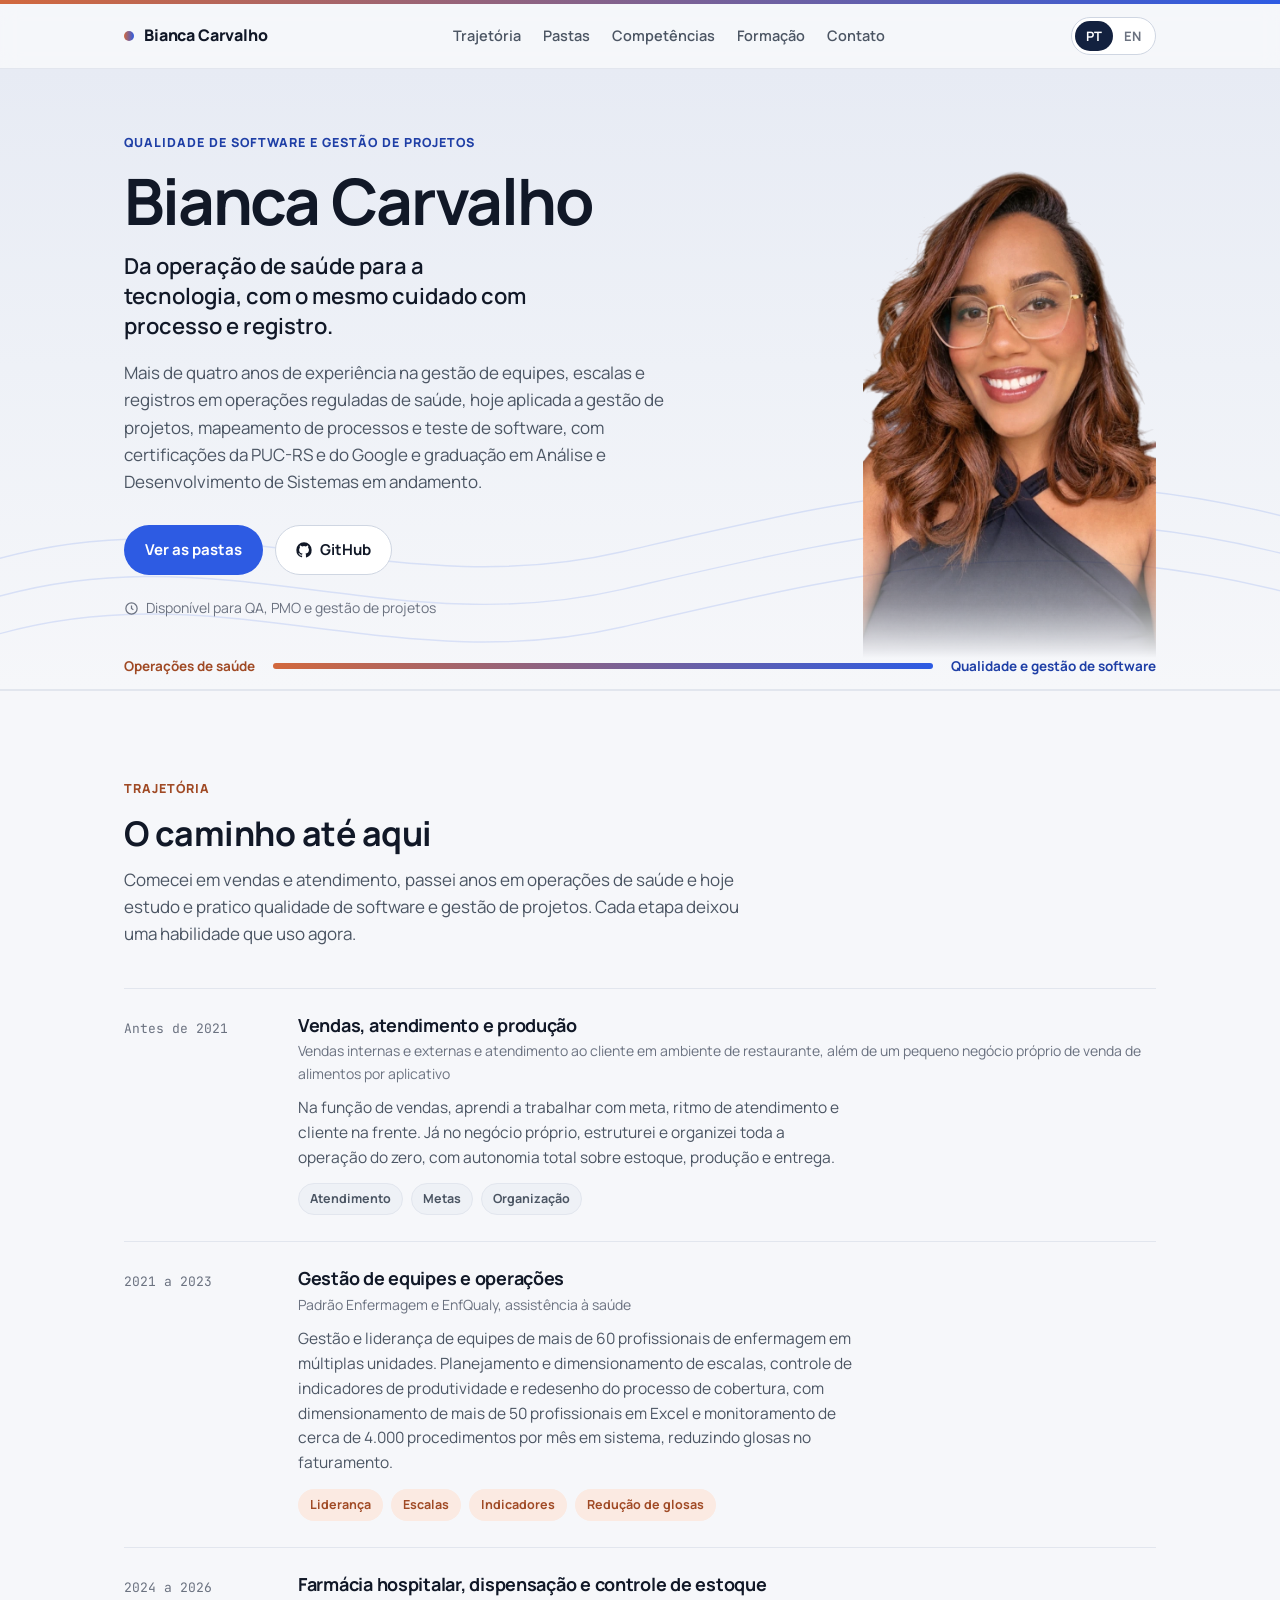
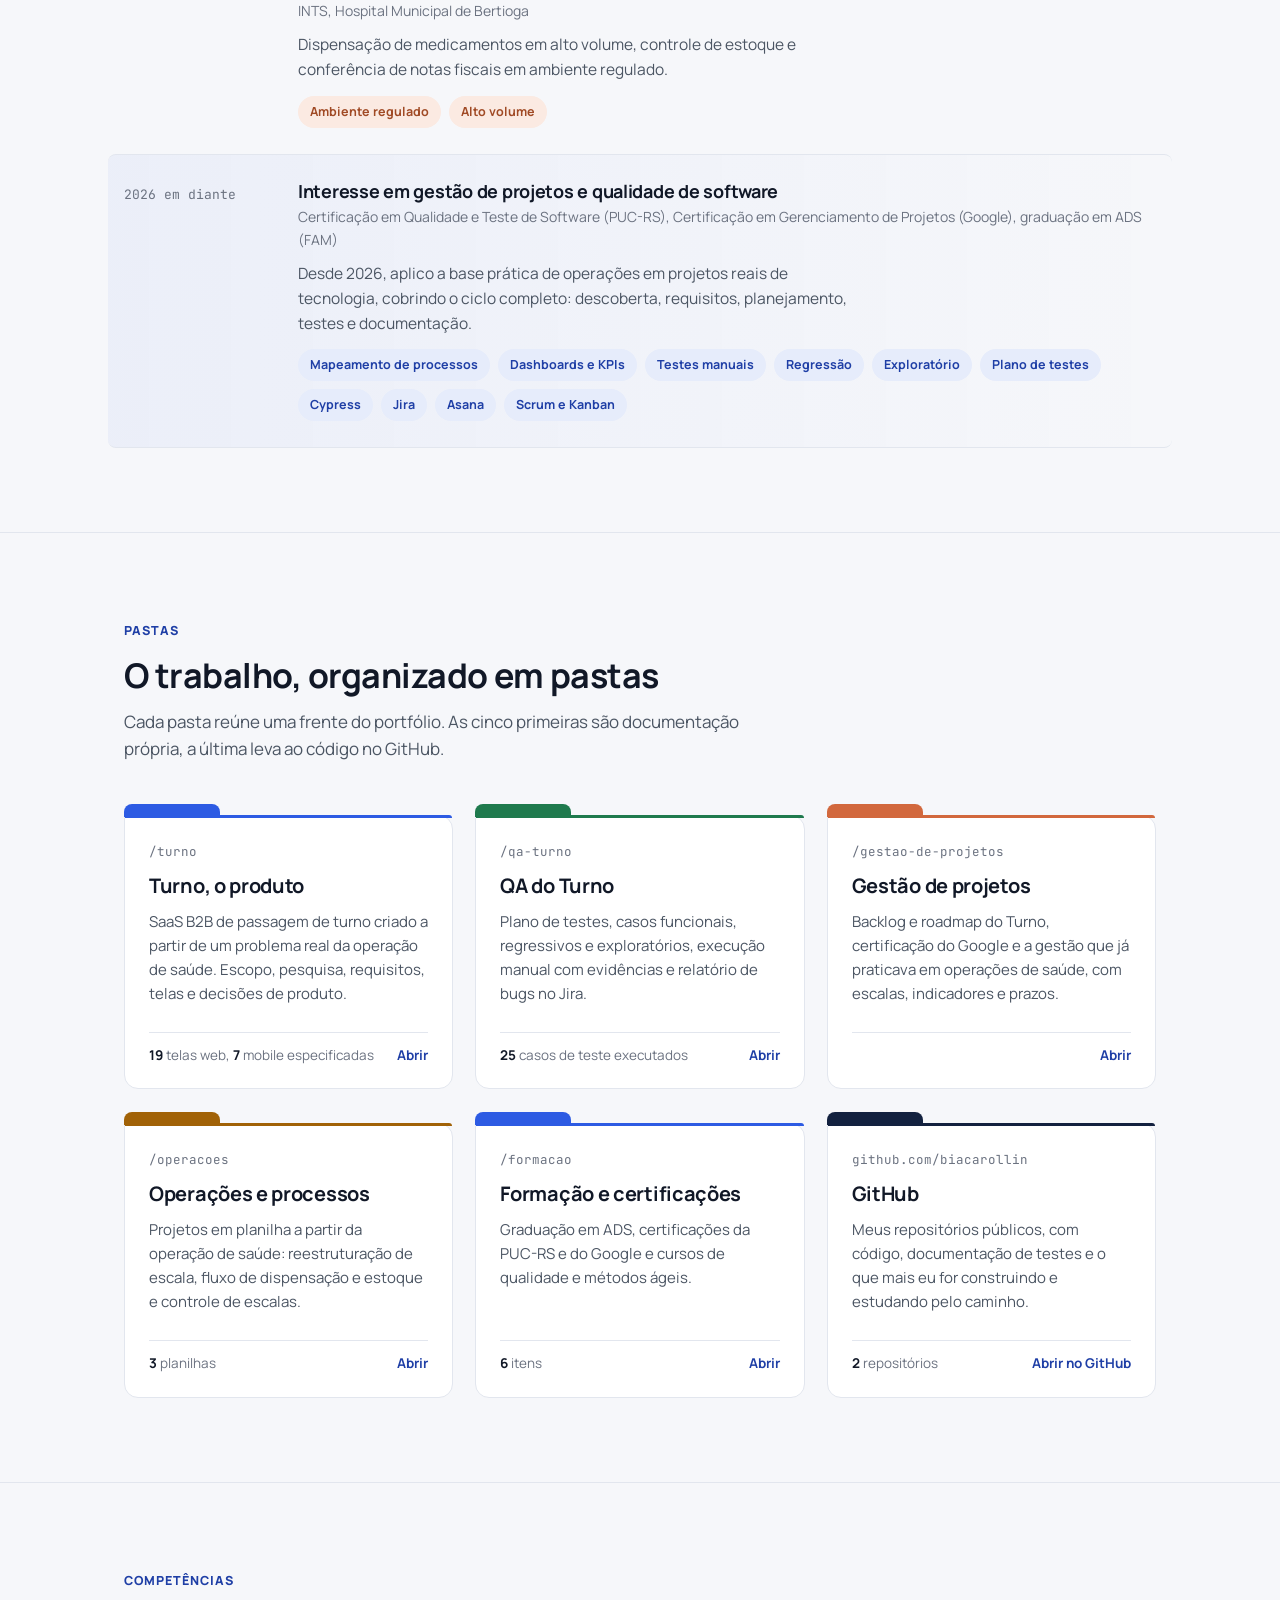
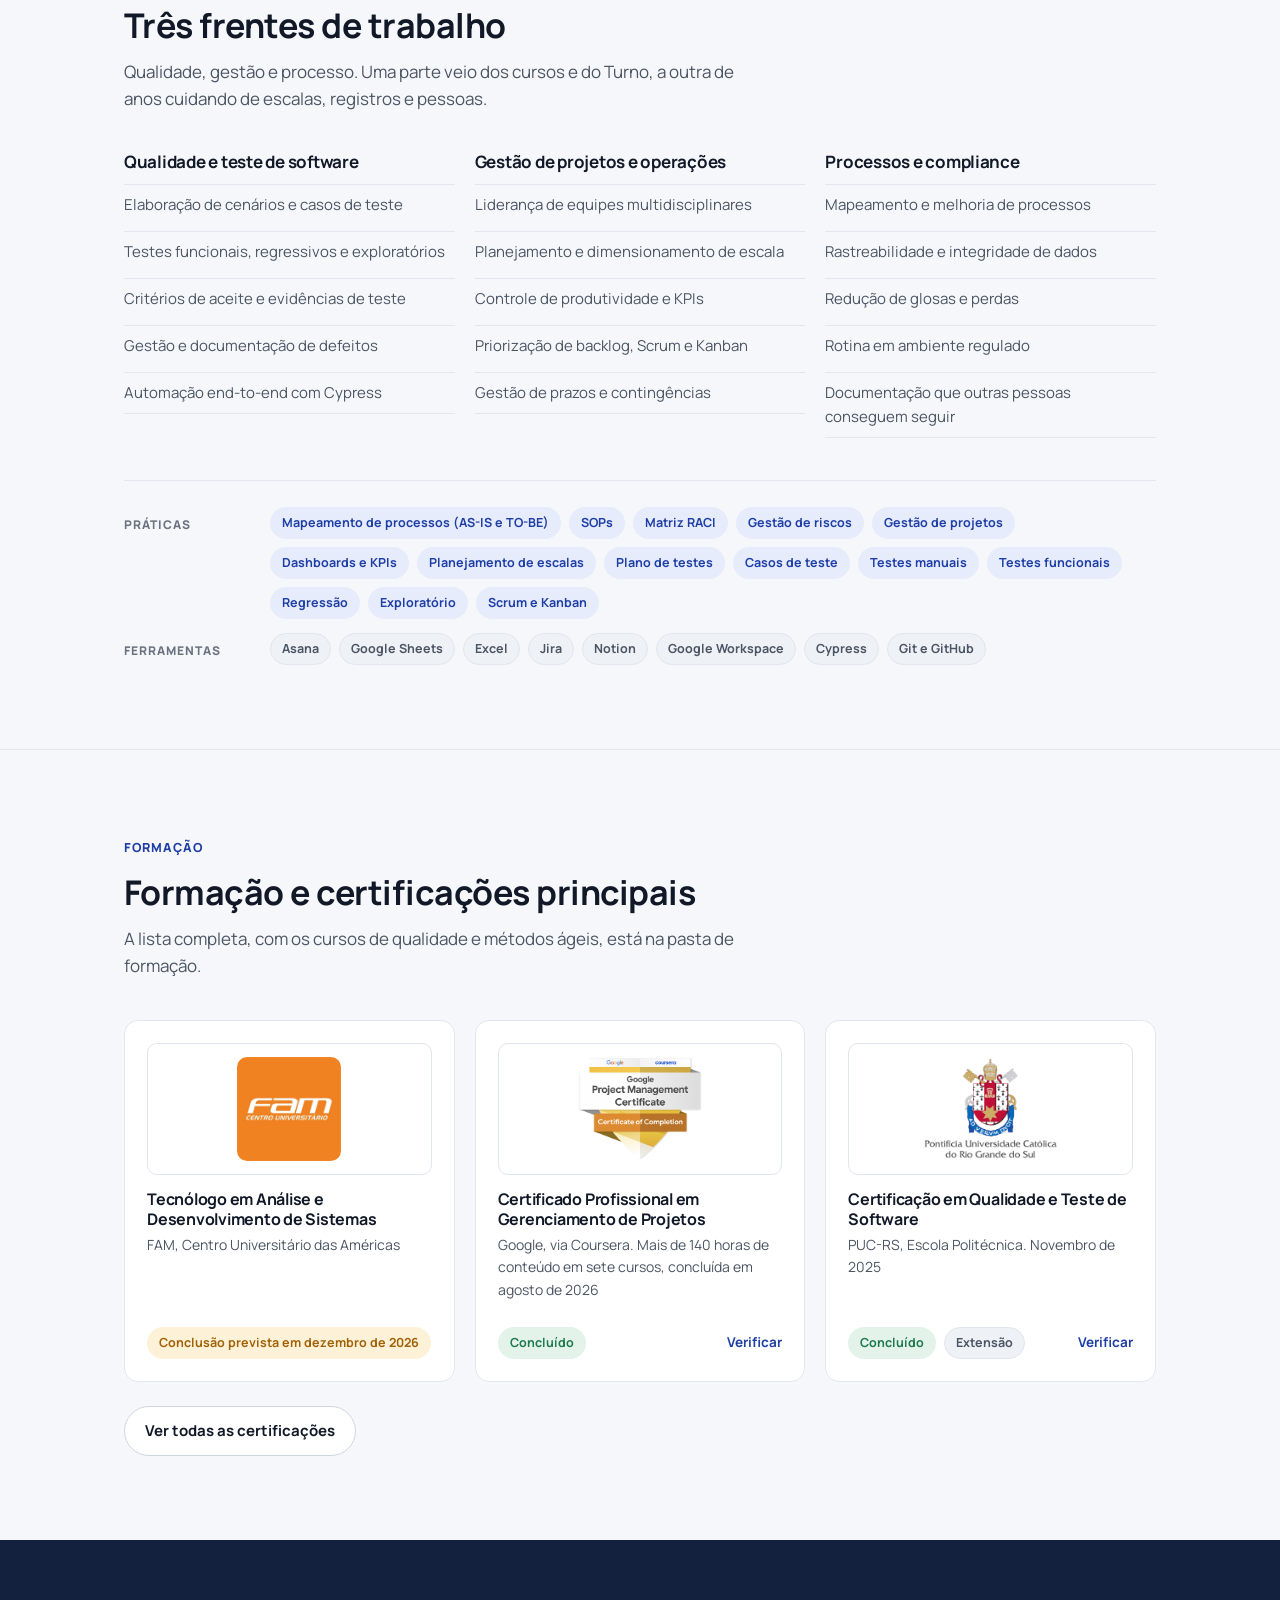
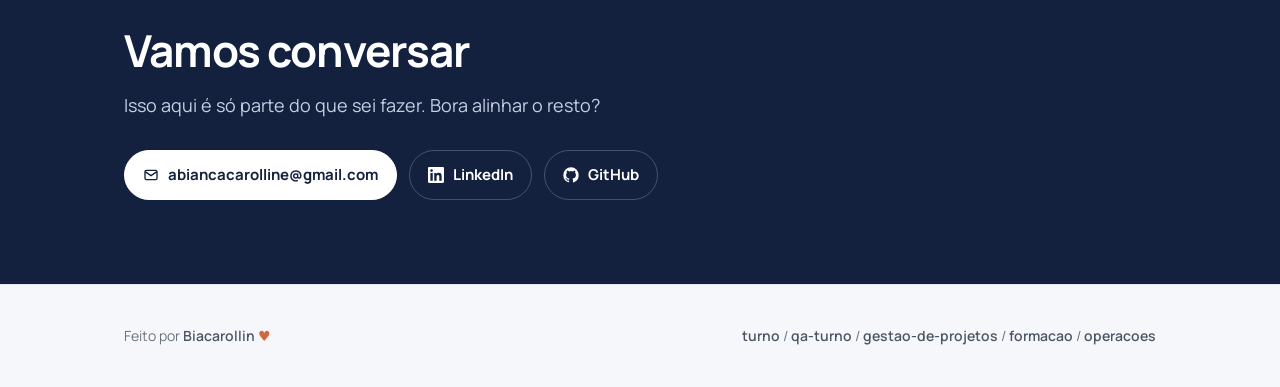
==== index.html @ 9a590309 "Hero mais compacto e novo titulo do card de transicao na trajetoria Co-Authored-By: Claude Opus 5 <n" ====
<!DOCTYPE html>
<html lang="pt-BR">
<head>
<meta charset="utf-8">
<meta name="viewport" content="width=device-width, initial-scale=1">
<title>Bianca Carvalho | QA e Gestão de Projetos</title>
<meta name="description" content="Portfólio de Bianca Carvalho. Qualidade de software e gestão de projetos com base em quatro anos de operações de saúde.">
<link rel="preconnect" href="https://fonts.googleapis.com">
<link rel="preconnect" href="https://fonts.gstatic.com" crossorigin>
<link href="https://fonts.googleapis.com/css2?family=Manrope:wght@400;500;600;700;800&family=JetBrains+Mono:wght@400;700&display=swap" rel="stylesheet">
<link rel="stylesheet" href="assets/css/style.css">
<style>
  .hero-band {
    position: relative;
    background: linear-gradient(180deg, #e7ebf4 0%, #eef1f7 48%, #f6f7fa 100%);
    border-bottom: 1px solid var(--line);
    overflow: hidden;
  }
  .hero-band::before {
    content: ""; position: absolute; inset: 0; pointer-events: none;
    background-image: url("data:image/svg+xml,%3Csvg xmlns='http://www.w3.org/2000/svg' viewBox='0 0 1440 560' preserveAspectRatio='none'%3E%3Cg fill='none' stroke='%232d5be3' stroke-opacity='0.14' stroke-width='1.3'%3E%3Cpath d='M-40 452 C 230 376 430 486 700 436 S 1180 342 1490 414'/%3E%3Cpath d='M-40 486 C 230 410 430 520 700 470 S 1180 376 1490 448'/%3E%3Cpath d='M-40 520 C 230 444 430 554 700 504 S 1180 410 1490 482'/%3E%3C/g%3E%3C/svg%3E");
    background-repeat: no-repeat; background-position: center bottom; background-size: 100% 100%;
  }
  .hero { position: relative; z-index: 1; padding-block: 60px 26px; display: grid; grid-template-columns: 1.4fr 0.6fr; gap: 56px; align-items: center; }
  .hero h1 { font-size: clamp(40px, 6vw, 64px); letter-spacing: -0.03em; line-height: 1.05; }
  .hero .sub { margin-top: 18px; font-size: clamp(18px, 2.2vw, 22px); font-weight: 600; color: var(--ink); max-width: 30ch; line-height: 1.35; }
  .hero .desc { margin-top: 18px; font-size: 17px; color: var(--ink-2); max-width: 56ch; }
  .hero-ctas { margin-top: 30px; display: flex; flex-wrap: wrap; gap: 12px; }
  .hero-meta { margin-top: 22px; display: flex; flex-wrap: wrap; gap: 10px 22px; font-size: 14px; color: var(--ink-3); }
  .hero-meta span { display: inline-flex; align-items: center; gap: 7px; }
  .hero-meta svg { width: 15px; height: 15px; }

  .portrait { position: relative; justify-self: end; align-self: end; width: 100%; max-width: 400px; margin-bottom: -38px; }
  .portrait img {
    position: relative; z-index: 1; width: 100%; height: auto; display: block;
    -webkit-mask-image: linear-gradient(180deg, rgb(0,0,0) 72%, rgba(0,0,0,0.5) 89%, rgba(0,0,0,0) 100%);
    mask-image: linear-gradient(180deg, rgb(0,0,0) 72%, rgba(0,0,0,0.5) 89%, rgba(0,0,0,0) 100%);
  }

  .transition { position: relative; z-index: 1; padding-block: 10px 12px; }
  .transition-in { display: grid; grid-template-columns: auto 1fr auto; align-items: center; gap: 18px; font-size: 13.5px; font-weight: 700; }
  .transition-in .from { color: var(--warm-ink); }
  .transition-in .to { color: var(--blue-ink); text-align: right; }
  .transition-in .line { height: 6px; border-radius: 999px; background: var(--grad); }

  .timeline { position: relative; display: grid; gap: 0; }
  .tl { display: grid; grid-template-columns: 150px 1fr; gap: 24px; padding: 26px 0; border-top: 1px solid var(--line); }
  .tl:last-child { border-bottom: 1px solid var(--line); }
  .tl .when { font-family: var(--mono); font-size: 13px; color: var(--ink-3); padding-top: 4px; }
  .tl h3 { font-size: 18px; }
  .tl .where { margin-top: 4px; font-size: 14px; color: var(--ink-3); }
  .tl p { margin-top: 10px; color: var(--ink-2); font-size: 15.5px; max-width: 62ch; }
  .tl .tags { margin-top: 12px; }
  .tl.now { background: linear-gradient(90deg, rgba(45,91,227,0.05), transparent); margin: 0 -16px; padding-left: 16px; padding-right: 16px; border-radius: var(--radius-sm); }

  .skills h3 { font-size: 17px; margin-bottom: 12px; }
  .skills ul { list-style: none; padding: 0; }
  .skills li { padding: 8px 0; border-top: 1px solid var(--line); font-size: 15px; color: var(--ink-2); }
  .skills li:last-child { border-bottom: 1px solid var(--line); }
  .tools-wrap { margin-top: 36px; display: grid; gap: 14px; padding-top: 26px; border-top: 1px solid var(--line); }
  .tools-row { display: grid; grid-template-columns: 130px 1fr; align-items: start; gap: 16px; }
  .tools-label { font-size: 12px; font-weight: 800; letter-spacing: 0.08em; text-transform: uppercase; color: var(--ink-3); padding-top: 8px; }
  .tools { display: flex; flex-wrap: wrap; gap: 8px; }

  .edu-more { margin-top: 24px; }

  .contact { padding: 84px 0; background: var(--navy); color: #fff; border-top: none; }
  .contact h2 { font-size: clamp(30px, 4vw, 44px); letter-spacing: -0.025em; }
  .contact p { margin-top: 14px; color: #c5cfe3; max-width: 52ch; font-size: 18px; }
  .contact p.small { font-size: 15px; color: #9db4f0; margin-top: 8px; }
  .contact-links { margin-top: 30px; display: flex; flex-wrap: wrap; gap: 12px; }
  .contact-links a { display: inline-flex; align-items: center; gap: 9px; padding: 12px 18px; border-radius: 999px; border: 1px solid rgba(255,255,255,0.22); color: #fff; font-weight: 700; font-size: 15px; }
  .contact-links a:hover { background: rgba(255,255,255,0.08); text-decoration: none; }
  .contact-links a.main { background: #fff; color: var(--navy); border-color: #fff; }
  .contact-links a.main:hover { background: #e9edf7; }
  .contact-links svg { width: 16px; height: 16px; }

  @media (max-width: 900px) {
    .hero { grid-template-columns: 1fr; gap: 36px; }
    .portrait { justify-self: center; max-width: 250px; margin-bottom: 0; }
  }
  @media (max-width: 720px) {
    .hero { padding-block: 44px 20px; }
    .tl { grid-template-columns: 1fr; gap: 6px; }
    .tools-row { grid-template-columns: 1fr; gap: 8px; }
    .tools-label { padding-top: 0; }
    .tl.now { margin: 0; padding-left: 12px; padding-right: 12px; }
    .transition-in { grid-template-columns: 1fr; gap: 8px; }
    .transition-in .to { text-align: left; }
  }
</style>
</head>
<body>
<a class="skip" href="#conteudo" data-i18n="skip">Ir para o conteúdo</a>
<div class="topline"></div>

<header class="nav" id="nav">
  <div class="wrap nav-in">
    <a class="brand" href="#"><span class="brand-dot"></span>Bianca Carvalho</a>
    <nav class="nav-links" aria-label="Seções">
      <a href="#trajetoria" data-i18n="nav1">Trajetória</a>
      <a href="#pastas" data-i18n="nav2">Pastas</a>
      <a href="#competencias" data-i18n="nav3">Competências</a>
      <a href="#formacao" data-i18n="nav4">Formação</a>
      <a href="#contato" data-i18n="nav5">Contato</a>
    </nav>
    <div class="nav-right">
      <div class="lang" role="group" aria-label="Idioma">
        <button type="button" data-lang="pt" class="active" onclick="setLang('pt')">PT</button>
        <button type="button" data-lang="en" onclick="setLang('en')">EN</button>
      </div>
      <button class="nav-toggle" type="button" aria-label="Abrir menu" aria-expanded="false" onclick="toggleNav()">
        <svg viewBox="0 0 24 24" fill="none" stroke="currentColor" stroke-width="2" stroke-linecap="round"><path d="M4 7h16M4 12h16M4 17h16"/></svg>
      </button>
    </div>
  </div>
</header>

<main id="conteudo">

  <div class="hero-band">
  <section class="wrap hero">
    <div>
      <span class="eyebrow" data-i18n="hero.eyebrow">Qualidade de software e gestão de projetos</span>
      <h1>Bianca Carvalho</h1>
      <p class="sub" data-i18n="hero.sub">Da operação de saúde para a tecnologia, com o mesmo cuidado com processo e registro.</p>
      <p class="desc" data-i18n="hero.desc">Mais de quatro anos de experiência na gestão de equipes, escalas e registros em operações reguladas de saúde, hoje aplicada a gestão de projetos, mapeamento de processos e teste de software, com certificações da PUC-RS e do Google e graduação em Análise e Desenvolvimento de Sistemas em andamento.</p>
      <div class="hero-ctas">
        <a class="btn btn-primary" href="#pastas" data-i18n="hero.cta1">Ver as pastas</a>
        <a class="btn btn-ghost" href="https://github.com/biacarollin" target="_blank" rel="noopener">
          <svg viewBox="0 0 24 24" fill="currentColor" aria-hidden="true"><path d="M12 .5A11.5 11.5 0 0 0 .5 12a11.5 11.5 0 0 0 7.86 10.92c.58.1.79-.25.79-.56v-2c-3.2.7-3.87-1.37-3.87-1.37-.52-1.33-1.28-1.68-1.28-1.68-1.04-.71.08-.7.08-.7 1.15.08 1.76 1.19 1.76 1.19 1.03 1.76 2.7 1.25 3.35.96.1-.75.4-1.25.73-1.54-2.55-.29-5.24-1.28-5.24-5.69 0-1.26.45-2.29 1.19-3.09-.12-.29-.52-1.46.11-3.05 0 0 .97-.31 3.17 1.18a11 11 0 0 1 5.77 0c2.2-1.49 3.17-1.18 3.17-1.18.63 1.59.23 2.76.11 3.05.74.8 1.19 1.83 1.19 3.09 0 4.42-2.7 5.4-5.26 5.68.41.36.78 1.06.78 2.14v3.17c0 .31.21.67.8.56A11.5 11.5 0 0 0 23.5 12 11.5 11.5 0 0 0 12 .5z"/></svg>
          GitHub
        </a>
      </div>
      <div class="hero-meta">
        <span><svg viewBox="0 0 24 24" fill="none" stroke="currentColor" stroke-width="2" aria-hidden="true"><circle cx="12" cy="12" r="9"/><path d="M12 7v5l3 2"/></svg><span data-i18n="hero.meta">Disponível para QA, PMO e gestão de projetos</span></span>
      </div>
    </div>
    <div class="portrait">
      <img src="assets/img/bianca-recorte.webp" alt="Foto de Bianca Carvalho" width="680" height="1140">
    </div>
  </section>

  <div class="wrap transition" aria-hidden="true">
    <div class="transition-in">
      <span class="from" data-i18n="tr.from">Operações de saúde</span>
      <span class="line"></span>
      <span class="to" data-i18n="tr.to">Qualidade e gestão de software</span>
    </div>
  </div>
  </div>

  <section class="section" id="trajetoria">
    <div class="wrap">
      <div class="section-head">
        <span class="eyebrow warm" data-i18n="tj.eyebrow">Trajetória</span>
        <h2 data-i18n="tj.h2">O caminho até aqui</h2>
        <p data-i18n="tj.p">Comecei em vendas e atendimento, passei anos em operações de saúde e hoje estudo e pratico qualidade de software e gestão de projetos. Cada etapa deixou uma habilidade que uso agora.</p>
      </div>

      <div class="timeline">
        <article class="tl">
          <div class="when" data-i18n="tl1.when">Antes de 2021</div>
          <div>
            <h3 data-i18n="tl1.h3">Vendas, atendimento e produção</h3>
            <div class="where" data-i18n="tl1.where">Vendas internas e externas e atendimento ao cliente em ambiente de restaurante, além de um pequeno negócio próprio de venda de alimentos por aplicativo</div>
            <p data-i18n="tl1.p">Na função de vendas, aprendi a trabalhar com meta, ritmo de atendimento e cliente na frente. Já no negócio próprio, estruturei e organizei toda a operação do zero, com autonomia total sobre estoque, produção e entrega.</p>
            <div class="tags" data-i18n="tl1.tags"><span class="tag">Atendimento</span><span class="tag">Metas</span><span class="tag">Organização</span></div>
          </div>
        </article>

        <article class="tl">
          <div class="when" data-i18n="tl2.when">2021 a 2023</div>
          <div>
            <h3 data-i18n="tl2.h3">Gestão de equipes e operações</h3>
            <div class="where" data-i18n="tl2.where">Padrão Enfermagem e EnfQualy, assistência à saúde</div>
            <p data-i18n="tl2.p">Gestão e liderança de equipes de mais de 60 profissionais de enfermagem em múltiplas unidades. Planejamento e dimensionamento de escalas, controle de indicadores de produtividade e redesenho do processo de cobertura, com dimensionamento de mais de 50 profissionais em Excel e monitoramento de cerca de 4.000 procedimentos por mês em sistema, reduzindo glosas no faturamento.</p>
            <div class="tags" data-i18n="tl2.tags"><span class="tag warm">Liderança</span><span class="tag warm">Escalas</span><span class="tag warm">Indicadores</span><span class="tag warm">Redução de glosas</span></div>
          </div>
        </article>

        <article class="tl">
          <div class="when" data-i18n="tl3.when">2024 a 2026</div>
          <div>
            <h3 data-i18n="tl3.h3">Farmácia hospitalar, dispensação e controle de estoque</h3>
            <div class="where" data-i18n="tl3.where">INTS, Hospital Municipal de Bertioga</div>
            <p data-i18n="tl3.p">Dispensação de medicamentos em alto volume, controle de estoque e conferência de notas fiscais em ambiente regulado.</p>
            <div class="tags" data-i18n="tl3.tags"><span class="tag warm">Ambiente regulado</span><span class="tag warm">Alto volume</span></div>
          </div>
        </article>

        <article class="tl now">
          <div class="when" data-i18n="tl4.when">2026 em diante</div>
          <div>
            <h3 data-i18n="tl4.h3">Interesse em gestão de projetos e qualidade de software</h3>
            <div class="where" data-i18n="tl4.where">Certificação em Qualidade e Teste de Software (PUC-RS), Certificação em Gerenciamento de Projetos (Google), graduação em ADS (FAM)</div>
            <p data-i18n="tl4.p">Desde 2026, aplico a base prática de operações em projetos reais de tecnologia, cobrindo o ciclo completo: descoberta, requisitos, planejamento, testes e documentação.</p>
            <div class="tags" data-i18n="tl4.tags"><span class="tag blue">Mapeamento de processos</span><span class="tag blue">Dashboards e KPIs</span><span class="tag blue">Testes manuais</span><span class="tag blue">Regressão</span><span class="tag blue">Exploratório</span><span class="tag blue">Plano de testes</span><span class="tag blue">Cypress</span><span class="tag blue">Jira</span><span class="tag blue">Asana</span><span class="tag blue">Scrum e Kanban</span></div>
          </div>
        </article>
      </div>
    </div>
  </section>

  <section class="section" id="pastas">
    <div class="wrap">
      <div class="section-head">
        <span class="eyebrow" data-i18n="fd.eyebrow">Pastas</span>
        <h2 data-i18n="fd.h2">O trabalho, organizado em pastas</h2>
        <p data-i18n="fd.p">Cada pasta reúne uma frente do portfólio. As cinco primeiras são documentação própria, a última leva ao código no GitHub.</p>
      </div>

      <div class="folders">
        <a class="folder" href="turno/">
          <span class="folder-path">/turno</span>
          <h3 data-i18n="f1.h3">Turno, o produto</h3>
          <p data-i18n="f1.p">SaaS B2B de passagem de turno criado a partir de um problema real da operação de saúde. Escopo, pesquisa, requisitos, telas e decisões de produto.</p>
          <div class="folder-meta" data-i18n="f1.meta"><span><b>19</b> telas web, <b>7</b> mobile especificadas</span><span class="folder-open">Abrir</span></div>
        </a>

        <a class="folder green" href="qa-turno/">
          <span class="folder-path">/qa-turno</span>
          <h3 data-i18n="f2.h3">QA do Turno</h3>
          <p data-i18n="f2.p">Plano de testes, casos funcionais, regressivos e exploratórios, execução manual com evidências e relatório de bugs no Jira.</p>
          <div class="folder-meta" data-i18n="f2.meta"><span><b>25</b> casos de teste executados</span><span class="folder-open">Abrir</span></div>
        </a>

        <a class="folder warm" href="gestao-de-projetos/">
          <span class="folder-path">/gestao-de-projetos</span>
          <h3 data-i18n="f3.h3">Gestão de projetos</h3>
          <p data-i18n="f3.p">Backlog e roadmap do Turno, certificação do Google e a gestão que já praticava em operações de saúde, com escalas, indicadores e prazos.</p>
          <div class="folder-meta" data-i18n="f3.meta"><span></span><span class="folder-open">Abrir</span></div>
        </a>

        <a class="folder amber" href="operacoes/">
          <span class="folder-path">/operacoes</span>
          <h3 data-i18n="f6.h3">Operações e processos</h3>
          <p data-i18n="f6.p">Projetos em planilha a partir da operação de saúde: reestruturação de escala, fluxo de dispensação e estoque e controle de escalas.</p>
          <div class="folder-meta" data-i18n="f6.meta"><span><b>3</b> planilhas</span><span class="folder-open">Abrir</span></div>
        </a>

        <a class="folder" href="formacao/">
          <span class="folder-path">/formacao</span>
          <h3 data-i18n="f4.h3">Formação e certificações</h3>
          <p data-i18n="f4.p">Graduação em ADS, certificações da PUC-RS e do Google e cursos de qualidade e métodos ágeis.</p>
          <div class="folder-meta" data-i18n="f4.meta"><span><b>6</b> itens</span><span class="folder-open">Abrir</span></div>
        </a>

        <a class="folder navy" href="https://github.com/biacarollin" target="_blank" rel="noopener">
          <span class="folder-path">github.com/biacarollin</span>
          <h3>GitHub</h3>
          <p data-i18n="f5.p">Meus repositórios públicos, com código, documentação de testes e o que mais eu for construindo e estudando pelo caminho.</p>
          <div class="folder-meta" data-i18n="f5.meta"><span><b>2</b> repositórios</span><span class="folder-open">Abrir no GitHub</span></div>
        </a>
      </div>
    </div>
  </section>

  <section class="section" id="competencias">
    <div class="wrap">
      <div class="section-head">
        <span class="eyebrow" data-i18n="sk.eyebrow">Competências</span>
        <h2 data-i18n="sk.h2">Três frentes de trabalho</h2>
        <p data-i18n="sk.p">Qualidade, gestão e processo. Uma parte veio dos cursos e do Turno, a outra de anos cuidando de escalas, registros e pessoas.</p>
      </div>

      <div class="grid-3 skills">
        <div>
          <h3 data-i18n="sk1.h3">Qualidade e teste de software</h3>
          <ul data-i18n="sk1.ul">
            <li>Elaboração de cenários e casos de teste</li>
            <li>Testes funcionais, regressivos e exploratórios</li>
            <li>Critérios de aceite e evidências de teste</li>
            <li>Gestão e documentação de defeitos</li>
            <li>Automação end-to-end com Cypress</li>
          </ul>
        </div>
        <div>
          <h3 data-i18n="sk2.h3">Gestão de projetos e operações</h3>
          <ul data-i18n="sk2.ul">
            <li>Liderança de equipes multidisciplinares</li>
            <li>Planejamento e dimensionamento de escala</li>
            <li>Controle de produtividade e KPIs</li>
            <li>Priorização de backlog, Scrum e Kanban</li>
            <li>Gestão de prazos e contingências</li>
          </ul>
        </div>
        <div>
          <h3 data-i18n="sk3.h3">Processos e compliance</h3>
          <ul data-i18n="sk3.ul">
            <li>Mapeamento e melhoria de processos</li>
            <li>Rastreabilidade e integridade de dados</li>
            <li>Redução de glosas e perdas</li>
            <li>Rotina em ambiente regulado</li>
            <li>Documentação que outras pessoas conseguem seguir</li>
          </ul>
        </div>
      </div>

      <div class="tools-wrap">
        <div class="tools-row">
          <span class="tools-label" data-i18n="tools.l1">Práticas</span>
          <div class="tools" data-i18n="tools.t1"><span class="tag blue">Mapeamento de processos (AS-IS e TO-BE)</span><span class="tag blue">SOPs</span><span class="tag blue">Matriz RACI</span><span class="tag blue">Gestão de riscos</span><span class="tag blue">Gestão de projetos</span><span class="tag blue">Dashboards e KPIs</span><span class="tag blue">Planejamento de escalas</span><span class="tag blue">Plano de testes</span><span class="tag blue">Casos de teste</span><span class="tag blue">Testes manuais</span><span class="tag blue">Testes funcionais</span><span class="tag blue">Regressão</span><span class="tag blue">Exploratório</span><span class="tag blue">Scrum e Kanban</span></div>
        </div>
        <div class="tools-row">
          <span class="tools-label" data-i18n="tools.l2">Ferramentas</span>
          <div class="tools" data-i18n="tools.t2"><span class="tag">Asana</span><span class="tag">Google Sheets</span><span class="tag">Excel</span><span class="tag">Jira</span><span class="tag">Notion</span><span class="tag">Google Workspace</span><span class="tag">Cypress</span><span class="tag">Git e GitHub</span></div>
        </div>
      </div>
    </div>
  </section>

  <section class="section" id="formacao">
    <div class="wrap">
      <div class="section-head">
        <span class="eyebrow" data-i18n="ed.eyebrow">Formação</span>
        <h2 data-i18n="ed.h2">Formação e certificações principais</h2>
        <p data-i18n="ed.p">A lista completa, com os cursos de qualidade e métodos ágeis, está na pasta de formação.</p>
      </div>
      <div class="grid-3">
        <div class="card edu">
          <div class="edu-logo"><img src="assets/img/logo-fam.png" alt="FAM, Centro Universitário das Américas" class="sq"></div>
          <div>
            <h3 data-i18n="ed1.h3">Tecnólogo em Análise e Desenvolvimento de Sistemas</h3>
            <div class="org">FAM, Centro Universitário das Américas</div>
          </div>
          <div class="foot"><span class="tag amber" data-i18n="ed1.tag">Conclusão prevista em dezembro de 2026</span></div>
        </div>
        <div class="card edu">
          <div class="edu-logo"><img src="assets/img/logo-google.png" alt="Google Project Management Certificate"></div>
          <div>
            <h3 data-i18n="ed2.h3">Certificado Profissional em Gerenciamento de Projetos</h3>
            <div class="org" data-i18n="ed2.org">Google, via Coursera. Mais de 140 horas de conteúdo em sete cursos, concluída em agosto de 2026</div>
          </div>
          <div class="foot"><span class="tag green" data-i18n="ed2.tag">Concluído</span><a href="https://coursera.org/verify/professional-cert/7GO65ST2BDG8" target="_blank" rel="noopener" data-i18n="verify">Verificar</a></div>
        </div>
        <div class="card edu">
          <div class="edu-logo"><img src="assets/img/logo-pucrs.png" alt="PUC-RS"></div>
          <div>
            <h3 data-i18n="ed3.h3">Certificação em Qualidade e Teste de Software</h3>
            <div class="org" data-i18n="ed3.org">PUC-RS, Escola Politécnica. Novembro de 2025</div>
          </div>
          <div class="foot"><span class="tags"><span class="tag green" data-i18n="ed3.tag">Concluído</span><span class="tag" data-i18n="ed3.ext">Extensão</span></span><a href="https://educon.pucrs.br/validarcertificado" target="_blank" rel="noopener" data-i18n="verify">Verificar</a></div>
        </div>
      </div>
      <div class="edu-more">
        <a class="btn btn-ghost" href="formacao/" data-i18n="ed.more">Ver todas as certificações</a>
      </div>
    </div>
  </section>

  <section class="contact" id="contato">
    <div class="wrap">
      <h2 data-i18n="ct.h2">Vamos conversar</h2>
      <p data-i18n="ct.p">Isso aqui é só parte do que sei fazer. Bora alinhar o resto?</p>
      <div class="contact-links">
        <a class="main" href="mailto:abiancacarolline@gmail.com">
          <svg viewBox="0 0 24 24" fill="none" stroke="currentColor" stroke-width="2" aria-hidden="true"><rect x="3" y="5" width="18" height="14" rx="2"/><path d="m3 7 9 6 9-6"/></svg>
          abiancacarolline@gmail.com
        </a>
        <a href="https://www.linkedin.com/in/biancacarvalhox" target="_blank" rel="noopener">
          <svg viewBox="0 0 24 24" fill="currentColor" aria-hidden="true"><path d="M20.45 20.45h-3.55v-5.57c0-1.33-.03-3.04-1.85-3.04-1.85 0-2.14 1.45-2.14 2.94v5.67H9.36V9h3.41v1.56h.05c.47-.9 1.63-1.85 3.36-1.85 3.6 0 4.27 2.37 4.27 5.45v6.29zM5.34 7.43a2.06 2.06 0 1 1 0-4.12 2.06 2.06 0 0 1 0 4.12zM7.12 20.45H3.56V9h3.56v11.45zM22.22 0H1.77C.79 0 0 .77 0 1.72v20.56C0 23.23.79 24 1.77 24h20.45c.98 0 1.78-.77 1.78-1.72V1.72C24 .77 23.2 0 22.22 0z"/></svg>
          LinkedIn
        </a>
        <a href="https://github.com/biacarollin" target="_blank" rel="noopener">
          <svg viewBox="0 0 24 24" fill="currentColor" aria-hidden="true"><path d="M12 .5A11.5 11.5 0 0 0 .5 12a11.5 11.5 0 0 0 7.86 10.92c.58.1.79-.25.79-.56v-2c-3.2.7-3.87-1.37-3.87-1.37-.52-1.33-1.28-1.68-1.28-1.68-1.04-.71.08-.7.08-.7 1.15.08 1.76 1.19 1.76 1.19 1.03 1.76 2.7 1.25 3.35.96.1-.75.4-1.25.73-1.54-2.55-.29-5.24-1.28-5.24-5.69 0-1.26.45-2.29 1.19-3.09-.12-.29-.52-1.46.11-3.05 0 0 .97-.31 3.17 1.18a11 11 0 0 1 5.77 0c2.2-1.49 3.17-1.18 3.17-1.18.63 1.59.23 2.76.11 3.05.74.8 1.19 1.83 1.19 3.09 0 4.42-2.7 5.4-5.26 5.68.41.36.78 1.06.78 2.14v3.17c0 .31.21.67.8.56A11.5 11.5 0 0 0 23.5 12 11.5 11.5 0 0 0 12 .5z"/></svg>
          GitHub
        </a>
      </div>
    </div>
  </section>
</main>

<footer class="footer">
  <div class="wrap footer-in">
    <span><span data-i18n="ft.made">Feito por</span> <a href="https://github.com/biacarollin" target="_blank" rel="noopener">Biacarollin</a> <span class="heart">♥</span></span>
    <span><a href="turno/">turno</a> / <a href="qa-turno/">qa-turno</a> / <a href="gestao-de-projetos/">gestao-de-projetos</a> / <a href="formacao/">formacao</a> / <a href="operacoes/">operacoes</a></span>
  </div>
</footer>

<script>
  var EN = {
    'skip': 'Skip to content',
    'nav1': 'Path', 'nav2': 'Folders', 'nav3': 'Skills', 'nav4': 'Education', 'nav5': 'Contact',
    'hero.eyebrow': 'Software quality and project management',
    'hero.sub': 'From healthcare operations to technology, with the same care for process and records.',
    'hero.desc': 'More than four years of experience managing teams, schedules and records in regulated healthcare operations, now applied to project management, process mapping and software testing, with PUC-RS and Google certifications and an Analysis and Systems Development degree in progress.',
    'hero.cta1': 'See the folders',
    'hero.meta': 'Open to QA, PMO and project management roles',
    'tr.from': 'Healthcare operations',
    'tr.to': 'Software quality and management',
    'tj.eyebrow': 'Path',
    'tj.h2': 'How I got here',
    'tj.p': 'I started in sales and customer service, spent years in healthcare operations, and today I study and practice software quality and project management. Each step left a skill I still use.',
    'tl1.when': 'Before 2021',
    'tl1.h3': 'Sales, customer service and production',
    'tl1.where': 'Inside and field sales, customer service in a restaurant, and a small food business of my own selling through a delivery app',
    'tl1.p': 'In sales, I learned to work with targets, service pace and the customer in front of me. In my own business, I set up and organized the whole operation from scratch, with full responsibility for stock, production and delivery.',
    'tl1.tags': '<span class="tag">Customer service</span><span class="tag">Targets</span><span class="tag">Organization</span>',
    'tl2.when': '2021 to 2023',
    'tl2.h3': 'Team and operations management',
    'tl2.where': 'Padrão Enfermagem and EnfQualy, healthcare services',
    'tl2.p': 'Management and leadership of teams with more than 60 nursing professionals across multiple units. Shift planning and sizing, productivity indicators and a redesign of the coverage process, with more than 50 professionals scheduled in Excel and around 4,000 procedures per month monitored in the system, reducing billing rejections.',
    'tl2.tags': '<span class="tag warm">Leadership</span><span class="tag warm">Shift planning</span><span class="tag warm">Indicators</span><span class="tag warm">Fewer billing rejections</span>',
    'tl3.when': '2024 to 2026',
    'tl3.h3': 'Hospital pharmacy, dispensing and stock control',
    'tl3.where': 'INTS, Bertioga Municipal Hospital',
    'tl3.p': 'High-volume medication dispensing, stock control and invoice checking in a regulated environment.',
    'tl3.tags': '<span class="tag warm">Regulated environment</span><span class="tag warm">High volume</span>',
    'tl4.when': '2026 onwards',
    'tl4.h3': 'Interest in project management and software quality',
    'tl4.where': 'Software Quality and Testing certificate (PUC-RS), Project Management certificate (Google), degree in Systems Analysis and Development (FAM)',
    'tl4.p': 'Since 2026, I have been applying that practical operations background to real technology projects, covering the full cycle: discovery, requirements, planning, testing and documentation.',
    'tl4.tags': '<span class="tag blue">Process mapping</span><span class="tag blue">Dashboards and KPIs</span><span class="tag blue">Manual testing</span><span class="tag blue">Regression</span><span class="tag blue">Exploratory</span><span class="tag blue">Test plan</span><span class="tag blue">Cypress</span><span class="tag blue">Jira</span><span class="tag blue">Asana</span><span class="tag blue">Scrum and Kanban</span>',
    'fd.eyebrow': 'Folders',
    'fd.h2': 'My work, organized in folders',
    'fd.p': 'Each folder covers one part of the portfolio. The first five are my own documentation, the last one leads to the code on GitHub.',
    'f1.h3': 'Turno, the product',
    'f1.p': 'A B2B SaaS for shift handover, created from a real problem in healthcare operations. Scope, research, requirements, screens and product decisions.',
    'f1.meta': '<span><b>19</b> web screens, <b>7</b> mobile screens specified</span><span class="folder-open">Open</span>',
    'f2.h3': 'Turno QA',
    'f2.p': 'Test plan, functional, regression and exploratory test cases, manual execution with evidence and bug reports in Jira.',
    'f2.meta': '<span><b>25</b> test cases executed</span><span class="folder-open">Open</span>',
    'f3.h3': 'Project management',
    'f3.p': 'Turno backlog and roadmap, the Google certificate and the management I already practiced in healthcare operations, with schedules, indicators and deadlines.',
    'f3.meta': '<span></span><span class="folder-open">Open</span>',
    'f4.h3': 'Education and certificates',
    'f4.p': 'Degree in Systems Analysis and Development, PUC-RS and Google certificates, and courses in quality and agile methods.',
    'f4.meta': '<span><b>6</b> items</span><span class="folder-open">Open</span>',
    'f5.p': 'My public repositories, with code, test documentation and whatever else I build and study along the way.',
    'f5.meta': '<span><b>2</b> repositories</span><span class="folder-open">Open on GitHub</span>',
    'f6.h3': 'Operations and process',
    'f6.p': 'Spreadsheet projects from healthcare operations: schedule restructuring, dispensation and stock flow, and schedule control.',
    'f6.meta': '<span><b>3</b> files</span><span class="folder-open">Open</span>',
    'sk.eyebrow': 'Skills',
    'sk.h2': 'Three areas of work',
    'sk.p': 'Quality, management and process. Part of it came from courses and from Turno, the rest from years taking care of schedules, records and people.',
    'sk1.h3': 'Software quality and testing',
    'sk1.ul': '<li>Writing test scenarios and test cases</li><li>Functional, regression and exploratory testing</li><li>Acceptance criteria and test evidence</li><li>Defect management and documentation</li><li>End-to-end automation with Cypress</li>',
    'sk2.h3': 'Project and operations management',
    'sk2.ul': '<li>Leading multidisciplinary teams</li><li>Shift planning and sizing</li><li>Productivity control and KPIs</li><li>Backlog prioritization, Scrum and Kanban</li><li>Deadline and contingency management</li>',
    'sk3.h3': 'Process and compliance',
    'sk3.ul': '<li>Process mapping and improvement</li><li>Traceability and data integrity</li><li>Reducing billing rejections and losses</li><li>Routine in a regulated environment</li><li>Documentation other people can follow</li>',
    'tools.l1': 'Practices',
    'tools.t1': '<span class="tag blue">Process mapping (as-is and to-be)</span><span class="tag blue">SOPs</span><span class="tag blue">RACI matrix</span><span class="tag blue">Risk management</span><span class="tag blue">Project management</span><span class="tag blue">Dashboards and KPIs</span><span class="tag blue">Shift planning</span><span class="tag blue">Test plan</span><span class="tag blue">Test cases</span><span class="tag blue">Manual testing</span><span class="tag blue">Functional testing</span><span class="tag blue">Regression</span><span class="tag blue">Exploratory</span><span class="tag blue">Scrum and Kanban</span>',
    'tools.l2': 'Tools',
    'tools.t2': '<span class="tag">Asana</span><span class="tag">Google Sheets</span><span class="tag">Excel</span><span class="tag">Jira</span><span class="tag">Notion</span><span class="tag">Google Workspace</span><span class="tag">Cypress</span><span class="tag">Git and GitHub</span>',
    'ed.eyebrow': 'Education',
    'ed.h2': 'Main education and certificates',
    'ed.p': 'The full list, with the quality and agile methods courses, is in the education folder.',
    'ed1.h3': 'Associate degree in Systems Analysis and Development',
    'ed1.tag': 'Expected completion in December 2026',
    'ed2.h3': 'Google Project Management Professional Certificate',
    'ed2.org': 'Google, via Coursera. More than 140 hours of content across seven courses, completed in August 2026',
    'ed2.tag': 'Completed',
    'ed3.h3': 'Software Quality and Testing Certificate',
    'ed3.org': 'PUC-RS, Polytechnic School. November 2025',
    'ed3.tag': 'Completed',
    'ed3.ext': 'Extension course',
    'verify': 'Verify',
    'ed.more': 'See all certificates',
    'ct.h2': "Let's talk",
    'ct.p': "This is only part of what I can do. Shall we go through the rest?",
    'ft.made': 'Made by'
  };
  var TITLES = { pt: 'Bianca Carvalho | QA e Gestão de Projetos', en: 'Bianca Carvalho | QA and Project Management' };
</script>
<script src="assets/js/site.js"></script>
</body>
</html>
---- assets/css/style.css ----
/* Portfólio de Bianca Carvalho
   Paleta: azul profundo para tecnologia e qualidade,
   terracota para a origem em operações de saúde.
   A transição entre as duas cores aparece na barra do topo. */

:root {
  --bg: #f6f7fa;
  --surface: #ffffff;
  --surface-2: #eef1f6;
  --ink: #111827;
  --ink-2: #4b5563;
  --ink-3: #6b7280;
  --line: #e2e6ee;
  --line-2: #cfd6e2;

  --navy: #13213f;
  --navy-2: #1d3260;
  --blue: #2d5be3;
  --blue-soft: #e6ecfb;
  --blue-ink: #1f3fa6;

  --warm: #d2683d;
  --warm-soft: #fbeae2;
  --warm-ink: #a04a25;

  --green: #1f7a4d;
  --green-soft: #e3f3ea;
  --red: #b42318;
  --red-soft: #fbe9e7;
  --amber: #a16207;
  --amber-soft: #fdf2d8;

  --grad: linear-gradient(90deg, var(--warm) 0%, var(--blue) 100%);

  --font: "Manrope", "Segoe UI", system-ui, -apple-system, sans-serif;
  --mono: "JetBrains Mono", "Cascadia Code", Consolas, monospace;

  --radius: 14px;
  --radius-sm: 8px;
  --wrap: 1080px;
  --shadow: 0 1px 2px rgba(17, 24, 39, 0.04), 0 8px 24px rgba(17, 24, 39, 0.05);
}

*, *::before, *::after { box-sizing: border-box; }
html { scroll-behavior: smooth; -webkit-text-size-adjust: 100%; }
body {
  margin: 0;
  background: var(--bg);
  color: var(--ink);
  font-family: var(--font);
  font-size: 16px;
  line-height: 1.6;
  -webkit-font-smoothing: antialiased;
  overflow-x: clip;
}
img { max-width: 100%; display: block; }
a { color: var(--blue-ink); text-decoration: none; }
a:hover { text-decoration: underline; text-underline-offset: 3px; }
h1, h2, h3, h4 { margin: 0; line-height: 1.2; letter-spacing: -0.015em; font-weight: 700; }
p { margin: 0 0 14px; }
p:last-child { margin-bottom: 0; }
ul, ol { margin: 0; padding-left: 20px; }
li { margin-bottom: 6px; }
strong { font-weight: 700; color: var(--ink); }
code, .mono { font-family: var(--mono); font-size: 0.86em; }
::selection { background: var(--blue-soft); }

.skip {
  position: absolute; left: -999px; top: 8px; z-index: 100;
  background: var(--navy); color: #fff; padding: 8px 12px; border-radius: 6px;
}
.skip:focus { left: 8px; }

.wrap { max-width: var(--wrap); margin: 0 auto; padding-left: 24px; padding-right: 24px; }

/* Barra de transição no topo de todas as páginas */
.topline { height: 4px; background: var(--grad); }

/* Navegação */
.nav {
  position: sticky; top: 0; z-index: 40;
  background: rgba(246, 247, 250, 0.9);
  backdrop-filter: blur(10px);
  border-bottom: 1px solid var(--line);
}
.nav-in {
  display: flex; align-items: center; justify-content: space-between; gap: 20px;
  min-height: 64px;
}
.brand { display: inline-flex; align-items: center; gap: 10px; color: var(--ink); font-weight: 800; letter-spacing: -0.01em; }
.brand:hover { text-decoration: none; }
.brand-dot { width: 10px; height: 10px; border-radius: 50%; background: var(--grad); }
.nav-links { display: flex; align-items: center; gap: 22px; font-size: 14.5px; font-weight: 600; }
.nav-links a { color: var(--ink-2); }
.nav-links a:hover { color: var(--ink); text-decoration: none; }
.nav-cta {
  display: inline-flex; align-items: center; gap: 8px;
  padding: 9px 14px; border-radius: 999px;
  background: var(--navy); color: #fff; font-size: 14px; font-weight: 700;
}
.nav-cta:hover { background: var(--navy-2); text-decoration: none; }
.nav-toggle { display: none; }
.nav-right { display: flex; align-items: center; gap: 10px; }
.lang {
  display: inline-flex; align-items: center; padding: 3px; border-radius: 999px;
  background: var(--surface); border: 1px solid var(--line-2);
}
.lang button {
  border: 0; background: transparent; cursor: pointer; font: inherit;
  font-size: 13px; font-weight: 700; color: var(--ink-3);
  padding: 5px 11px; border-radius: 999px; transition: background 0.15s, color 0.15s;
}
.lang button.active { background: var(--navy); color: #fff; }
.lang button:not(.active):hover { color: var(--ink); }

/* Botões */
.btn {
  display: inline-flex; align-items: center; gap: 8px;
  padding: 12px 20px; border-radius: 999px; font-weight: 700; font-size: 15px;
  border: 1px solid transparent; cursor: pointer; transition: background 0.15s, border-color 0.15s;
}
.btn:hover { text-decoration: none; }
.btn-primary { background: var(--blue); color: #fff; }
.btn-primary:hover { background: var(--blue-ink); }
.btn-ghost { background: var(--surface); color: var(--ink); border-color: var(--line-2); }
.btn-ghost:hover { border-color: var(--ink-3); }
.btn svg { width: 16px; height: 16px; }

/* Rótulos e etiquetas */
.eyebrow {
  display: inline-block; margin-bottom: 14px;
  font-size: 12.5px; font-weight: 800; letter-spacing: 0.08em; text-transform: uppercase;
  color: var(--blue-ink);
}
.eyebrow.warm { color: var(--warm-ink); }
.tag {
  display: inline-flex; align-items: center; gap: 6px;
  padding: 5px 11px; border-radius: 999px;
  font-size: 12.5px; font-weight: 700;
  background: var(--surface-2); color: var(--ink-2); border: 1px solid var(--line);
}
.tag.blue { background: var(--blue-soft); color: var(--blue-ink); border-color: transparent; }
.tag.warm { background: var(--warm-soft); color: var(--warm-ink); border-color: transparent; }
.tag.green { background: var(--green-soft); color: var(--green); border-color: transparent; }
.tag.amber { background: var(--amber-soft); color: var(--amber); border-color: transparent; }
.tag.red { background: var(--red-soft); color: var(--red); border-color: transparent; }
.tags { display: flex; flex-wrap: wrap; gap: 8px; }

/* Seções */
.section { padding: 84px 0; border-top: 1px solid var(--line); }
.section-head { max-width: 640px; margin-bottom: 40px; }
.section-head h2 { font-size: clamp(26px, 3.2vw, 34px); }
.section-head p { margin-top: 12px; color: var(--ink-2); font-size: 17px; }

/* Cards genéricos */
.card {
  background: var(--surface); border: 1px solid var(--line); border-radius: var(--radius);
  padding: 26px;
}
.grid-2 { display: grid; grid-template-columns: repeat(2, 1fr); gap: 20px; }
.grid-3 { display: grid; grid-template-columns: repeat(3, 1fr); gap: 20px; }

/* Cards em formato de pasta */
.folders { display: grid; grid-template-columns: repeat(3, 1fr); gap: 22px; }
.folder {
  position: relative; display: flex; flex-direction: column; gap: 12px;
  margin-top: 12px; padding: 26px 24px 22px;
  background: var(--surface); border: 1px solid var(--line); border-radius: 0 var(--radius) var(--radius) var(--radius);
  color: var(--ink); transition: transform 0.15s, box-shadow 0.15s, border-color 0.15s;
  --folder: var(--blue);
}
.folder::before {
  content: ""; position: absolute; top: -12px; left: -1px;
  width: 96px; height: 13px; border-radius: 8px 8px 0 0;
  background: var(--folder);
}
.folder::after {
  content: ""; position: absolute; top: -1px; left: 0; right: 0; height: 3px;
  background: var(--folder); border-radius: 0 3px 0 0;
}
.folder:hover { text-decoration: none; transform: translateY(-3px); box-shadow: var(--shadow); border-color: var(--line-2); }
.folder.warm { --folder: var(--warm); }
.folder.navy { --folder: var(--navy); }
.folder.green { --folder: var(--green); }
.folder.amber { --folder: var(--amber); }
.folder.dashed { border-style: dashed; background: transparent; --folder: var(--line-2); }
.folder.dashed:hover { transform: none; box-shadow: none; }
.folder-path { font-family: var(--mono); font-size: 12.5px; color: var(--ink-3); }
.folder h3 { font-size: 20px; }
.folder p { color: var(--ink-2); font-size: 15px; flex: 1; }
.folder-meta { display: flex; align-items: center; justify-content: space-between; gap: 10px; padding-top: 12px; border-top: 1px solid var(--line); font-size: 13.5px; color: var(--ink-3); }
.folder-meta b { color: var(--ink); font-weight: 700; }
.folder-open { font-weight: 700; color: var(--blue-ink); }

/* Página interna de case */
.case-head { padding: 64px 0 40px; border-bottom: 1px solid var(--line); }
.crumbs { display: flex; flex-wrap: wrap; align-items: center; gap: 8px; margin-bottom: 26px; font-family: var(--mono); font-size: 13px; color: var(--ink-3); }
.crumbs a { color: var(--ink-2); }
.crumbs span { color: var(--line-2); }
.case-head h1 { font-size: clamp(36px, 5vw, 54px); letter-spacing: -0.025em; }
.case-head .lead { margin-top: 16px; max-width: 640px; font-size: 19px; color: var(--ink-2); }
.case-head .tags { margin-top: 22px; }
.case-links { display: flex; flex-wrap: wrap; gap: 12px; margin-top: 26px; }

.case-body { padding-block: 24px 80px; }
.case-section { display: grid; grid-template-columns: 200px minmax(0, 1fr); gap: 32px; padding: 44px 0; border-bottom: 1px solid var(--line); }
.case-section:last-of-type { border-bottom: none; }
.case-num { position: sticky; top: 84px; align-self: start; }
.case-num .n { font-family: var(--mono); font-size: 13px; color: var(--ink-3); }
.case-num h2 { margin-top: 6px; font-size: 20px; }
.case-content { min-width: 0; max-width: 680px; color: var(--ink-2); font-size: 16.5px; }
.case-content h3 { margin: 26px 0 10px; font-size: 17px; color: var(--ink); }
.case-content h3:first-child { margin-top: 0; }
.case-content .lede { color: var(--ink); font-size: 18px; }
.case-content ul { margin-bottom: 14px; }

/* Blocos auxiliares */
.kv { display: grid; grid-template-columns: 120px 1fr; gap: 10px 18px; margin: 18px 0; padding: 18px 20px; background: var(--surface); border: 1px solid var(--line); border-radius: var(--radius-sm); font-size: 15px; }
.kv dt { font-weight: 800; color: var(--ink); font-size: 12.5px; letter-spacing: 0.06em; text-transform: uppercase; padding-top: 3px; }
.kv dd { margin: 0; }

.compare { display: grid; grid-template-columns: 1fr 1fr; gap: 14px; margin: 18px 0; }
.compare .card { padding: 20px; }
.compare h4 { font-size: 12.5px; letter-spacing: 0.06em; text-transform: uppercase; margin-bottom: 10px; }
.compare .before h4 { color: var(--warm-ink); }
.compare .after h4 { color: var(--blue-ink); }
.compare li { font-size: 15px; }

.tree {
  margin: 18px 0; padding: 18px 20px; background: var(--navy); color: #dbe3f3;
  border-radius: var(--radius-sm); font-family: var(--mono); font-size: 13.5px; line-height: 1.7;
  overflow-x: auto; white-space: pre;
}
.tree .c { color: #8fa3c9; }
.tree .d { color: #fff; font-weight: 700; }

pre.code {
  margin: 18px 0; padding: 18px 20px; background: var(--navy); color: #e5ebf7;
  border-radius: var(--radius-sm); font-family: var(--mono); font-size: 13px; line-height: 1.65;
  overflow-x: auto;
}
pre.code .k { color: #9dc1ff; }
pre.code .s { color: #f4c79a; }
pre.code .f { color: #c3f0d8; }

.table-scroll { overflow-x: auto; margin: 18px 0; border: 1px solid var(--line); border-radius: var(--radius-sm); background: var(--surface); }
table { width: 100%; border-collapse: collapse; font-size: 14.5px; }
th { text-align: left; padding: 12px 14px; font-size: 12px; letter-spacing: 0.06em; text-transform: uppercase; color: var(--ink-3); border-bottom: 1px solid var(--line); background: var(--surface-2); }
td { padding: 13px 14px; border-bottom: 1px solid var(--line); vertical-align: top; }
tr:last-child td { border-bottom: none; }
td.id { font-family: var(--mono); font-size: 13px; white-space: nowrap; color: var(--blue-ink); }

.stat-row { display: grid; grid-template-columns: repeat(3, 1fr); gap: 12px; margin: 18px 0; }
.stat { padding: 18px; background: var(--surface); border: 1px solid var(--line); border-radius: var(--radius-sm); }
.stat .v { font-size: 30px; font-weight: 800; letter-spacing: -0.02em; line-height: 1; }
.stat .l { margin-top: 8px; font-size: 13.5px; color: var(--ink-3); }
.stat.green .v { color: var(--green); }
.stat.red .v { color: var(--red); }
.stat.amber .v { color: var(--amber); }

.bar { display: flex; height: 14px; border-radius: 999px; overflow: hidden; margin: 8px 0 18px; background: var(--surface-2); }
.bar span { display: block; height: 100%; }
.bar .g { background: var(--green); }
.bar .r { background: var(--red); }
.bar .a { background: var(--amber); }

.callout { margin: 18px 0; padding: 18px 20px; border-left: 3px solid var(--blue); background: var(--surface); border-radius: 0 var(--radius-sm) var(--radius-sm) 0; color: var(--ink); }
.callout.warm { border-left-color: var(--warm); }
.callout.red { border-left-color: var(--red); }

.steps { list-style: none; padding: 0; margin: 18px 0; counter-reset: step; }
.steps li { position: relative; padding: 0 0 18px 42px; counter-increment: step; }
.steps li::before {
  content: counter(step, decimal-leading-zero); position: absolute; left: 0; top: 2px;
  font-family: var(--mono); font-size: 12px; font-weight: 700; color: var(--blue-ink);
  background: var(--blue-soft); border-radius: 6px; padding: 3px 6px;
}
.steps li::after { content: ""; position: absolute; left: 14px; top: 30px; bottom: 2px; width: 1px; background: var(--line); }
.steps li:last-child::after { display: none; }
.steps b { display: block; color: var(--ink); }

.phases { display: grid; grid-template-columns: repeat(3, 1fr); gap: 14px; margin: 18px 0; }
.phase { padding: 18px; background: var(--surface); border: 1px solid var(--line); border-radius: var(--radius-sm); }
.phase .tag { margin-bottom: 12px; }
.phase h4 { font-size: 16px; margin-bottom: 8px; }
.phase li { font-size: 14.5px; }

.next-folder { margin-top: 40px; padding: 26px; border: 1px solid var(--line); border-radius: var(--radius); background: var(--surface); display: flex; flex-wrap: wrap; align-items: center; justify-content: space-between; gap: 16px; }
.next-folder .folder-path { margin-bottom: 4px; }
.next-folder h3 { font-size: 20px; }
.next-folder p { color: var(--ink-2); margin-top: 6px; }

/* Certificações */
.edu { display: flex; flex-direction: column; gap: 14px; padding: 22px; }
.edu-logo {
  width: 100%; height: 132px; display: flex; align-items: center; justify-content: center;
  padding: 12px 16px; border: 1px solid var(--line); border-radius: 10px; background: #fff;
}
.edu-logo img { max-height: 104px; width: auto; max-width: 240px; object-fit: contain; }
.edu-logo img.sq { height: 104px; width: 104px; border-radius: 10px; }
.edu-logo .badge {
  font-weight: 800; font-size: 15px; letter-spacing: -0.01em; color: var(--ink);
  display: inline-flex; align-items: center; gap: 8px;
}
.edu-logo .badge i { width: 10px; height: 10px; border-radius: 3px; background: var(--badge, var(--blue)); }
.edu h3 { font-size: 16px; line-height: 1.3; }
.edu .org { font-size: 14px; color: var(--ink-2); margin-top: 4px; }
.edu .meta { font-size: 13px; color: var(--ink-3); margin-top: 2px; }
.edu .foot { margin-top: auto; padding-top: 12px; display: flex; flex-wrap: wrap; justify-content: space-between; align-items: center; gap: 8px; }
.edu .foot a { font-size: 13.5px; font-weight: 700; }
.cert-group { margin-top: 44px; }
.cert-group:first-of-type { margin-top: 0; }
.cert-group h2 { font-size: 22px; margin-bottom: 6px; }
.cert-group > p { color: var(--ink-2); margin-bottom: 18px; max-width: 640px; }

/* Rodapé */
.footer { padding: 40px 0; border-top: 1px solid var(--line); color: var(--ink-3); font-size: 14px; }
.footer-in { display: flex; flex-wrap: wrap; justify-content: space-between; gap: 12px 24px; }
.footer a { color: var(--ink-2); font-weight: 600; }
.footer .heart { color: var(--warm); }

/* Responsivo */
@media (max-width: 900px) {
  .folders, .grid-3 { grid-template-columns: repeat(2, 1fr); }
  .case-section { grid-template-columns: 1fr; gap: 14px; }
  .case-num { position: static; }
  .phases, .stat-row { grid-template-columns: 1fr; }
}
@media (max-width: 720px) {
  .section { padding: 60px 0; }
  .nav-links { display: none; position: absolute; top: 64px; left: 0; right: 0; flex-direction: column; align-items: stretch; gap: 0; padding: 8px 24px 16px; background: var(--bg); border-bottom: 1px solid var(--line); }
  .nav-links a { padding: 12px 0; border-bottom: 1px solid var(--line); }
  .nav-links a:last-child { border-bottom: none; }
  .nav.open .nav-links { display: flex; }
  .nav-toggle {
    display: inline-flex; align-items: center; justify-content: center;
    width: 40px; height: 40px; border: 1px solid var(--line-2); border-radius: 8px; background: var(--surface); cursor: pointer;
  }
  .nav-toggle svg { width: 18px; height: 18px; }
  .nav-cta { display: none; }
  .lang button { padding: 5px 9px; font-size: 12.5px; }
  .folders, .grid-2, .grid-3, .compare { grid-template-columns: 1fr; }
  .kv { grid-template-columns: 1fr; gap: 4px 0; }
  .kv dd { margin-bottom: 10px; }
}
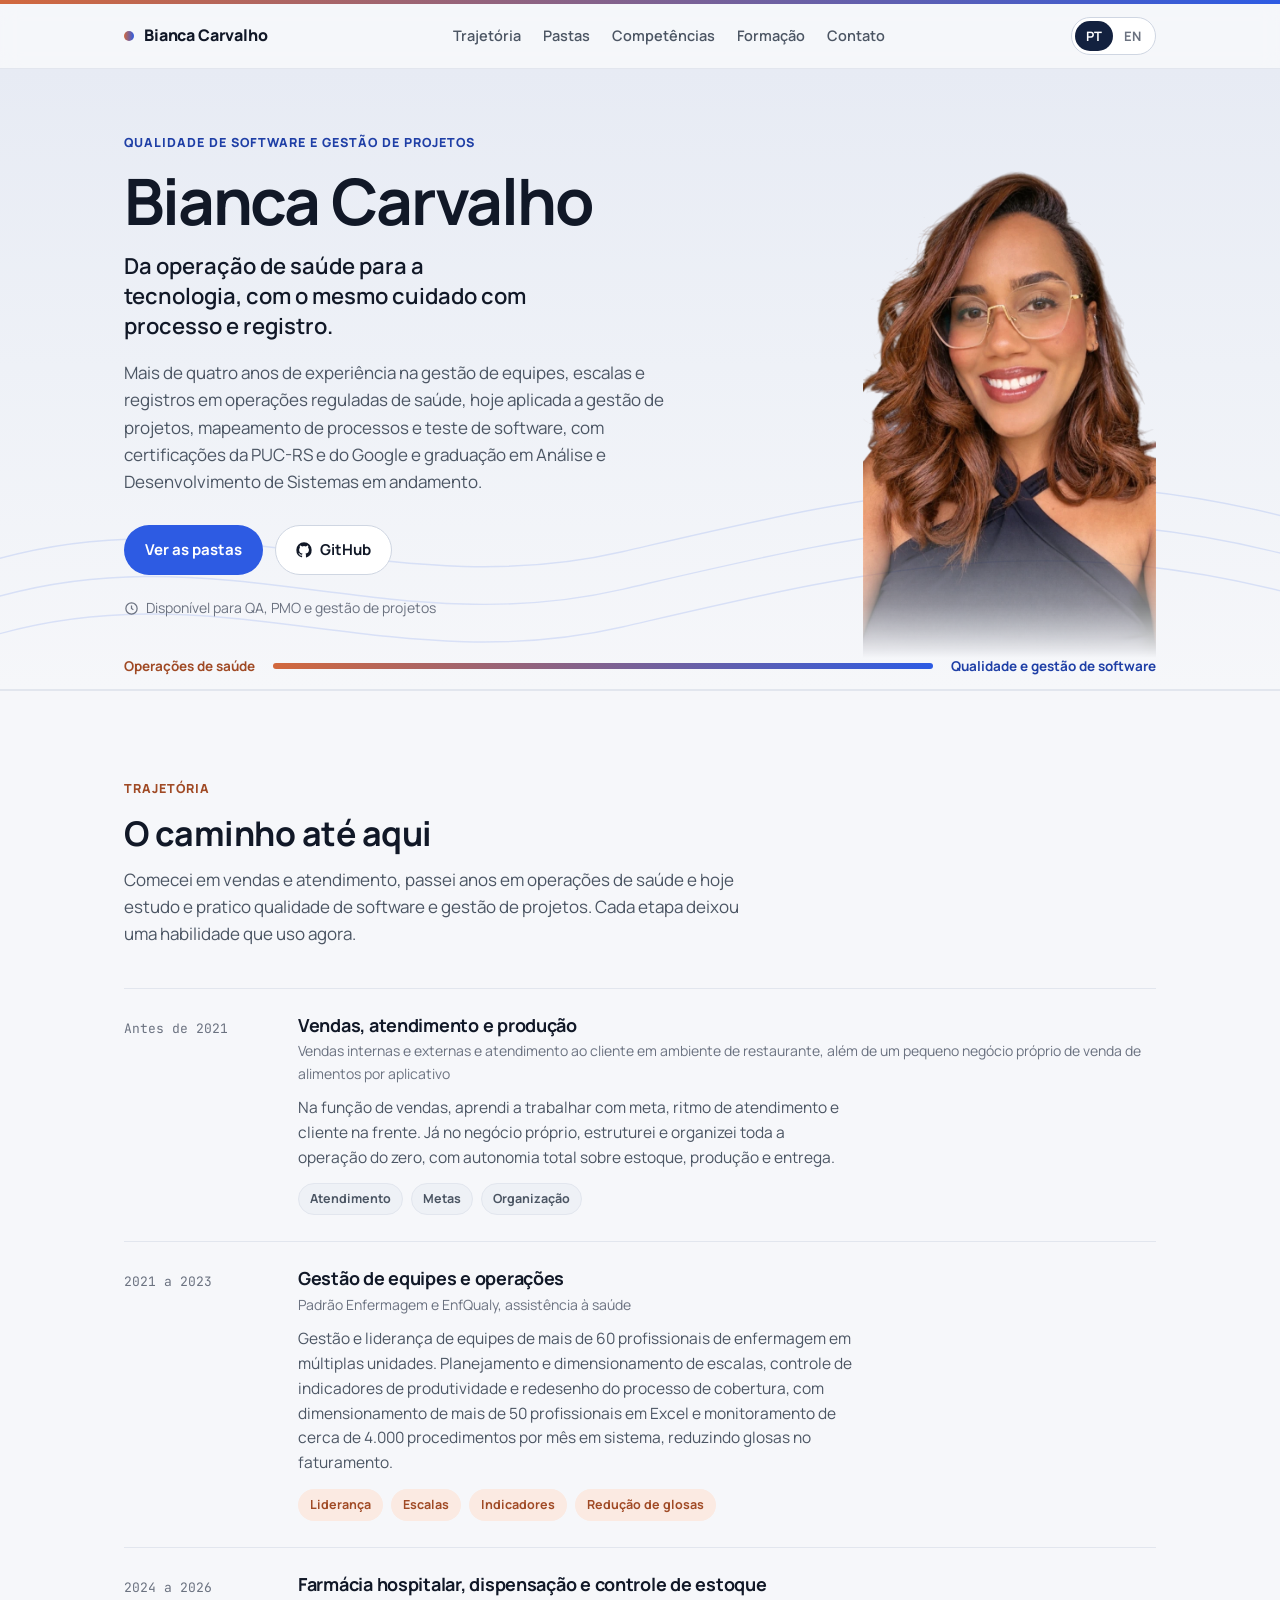
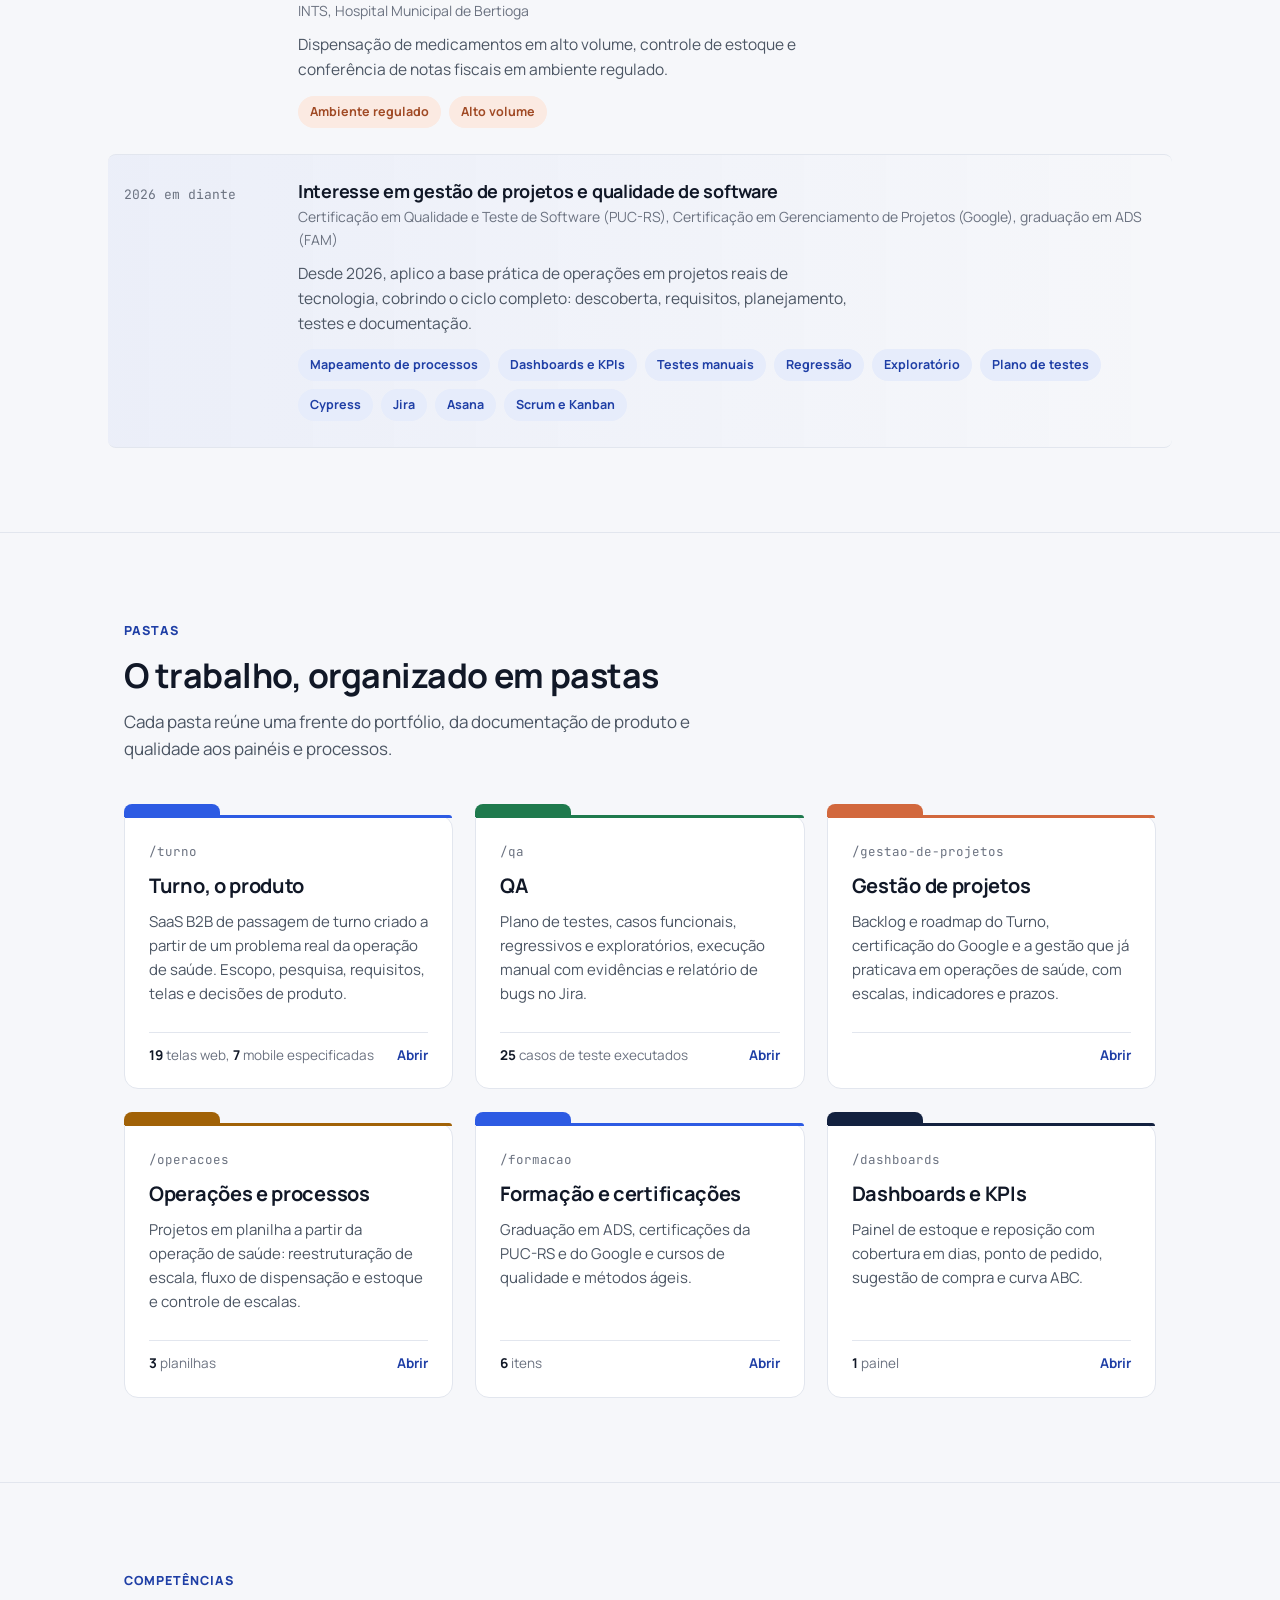
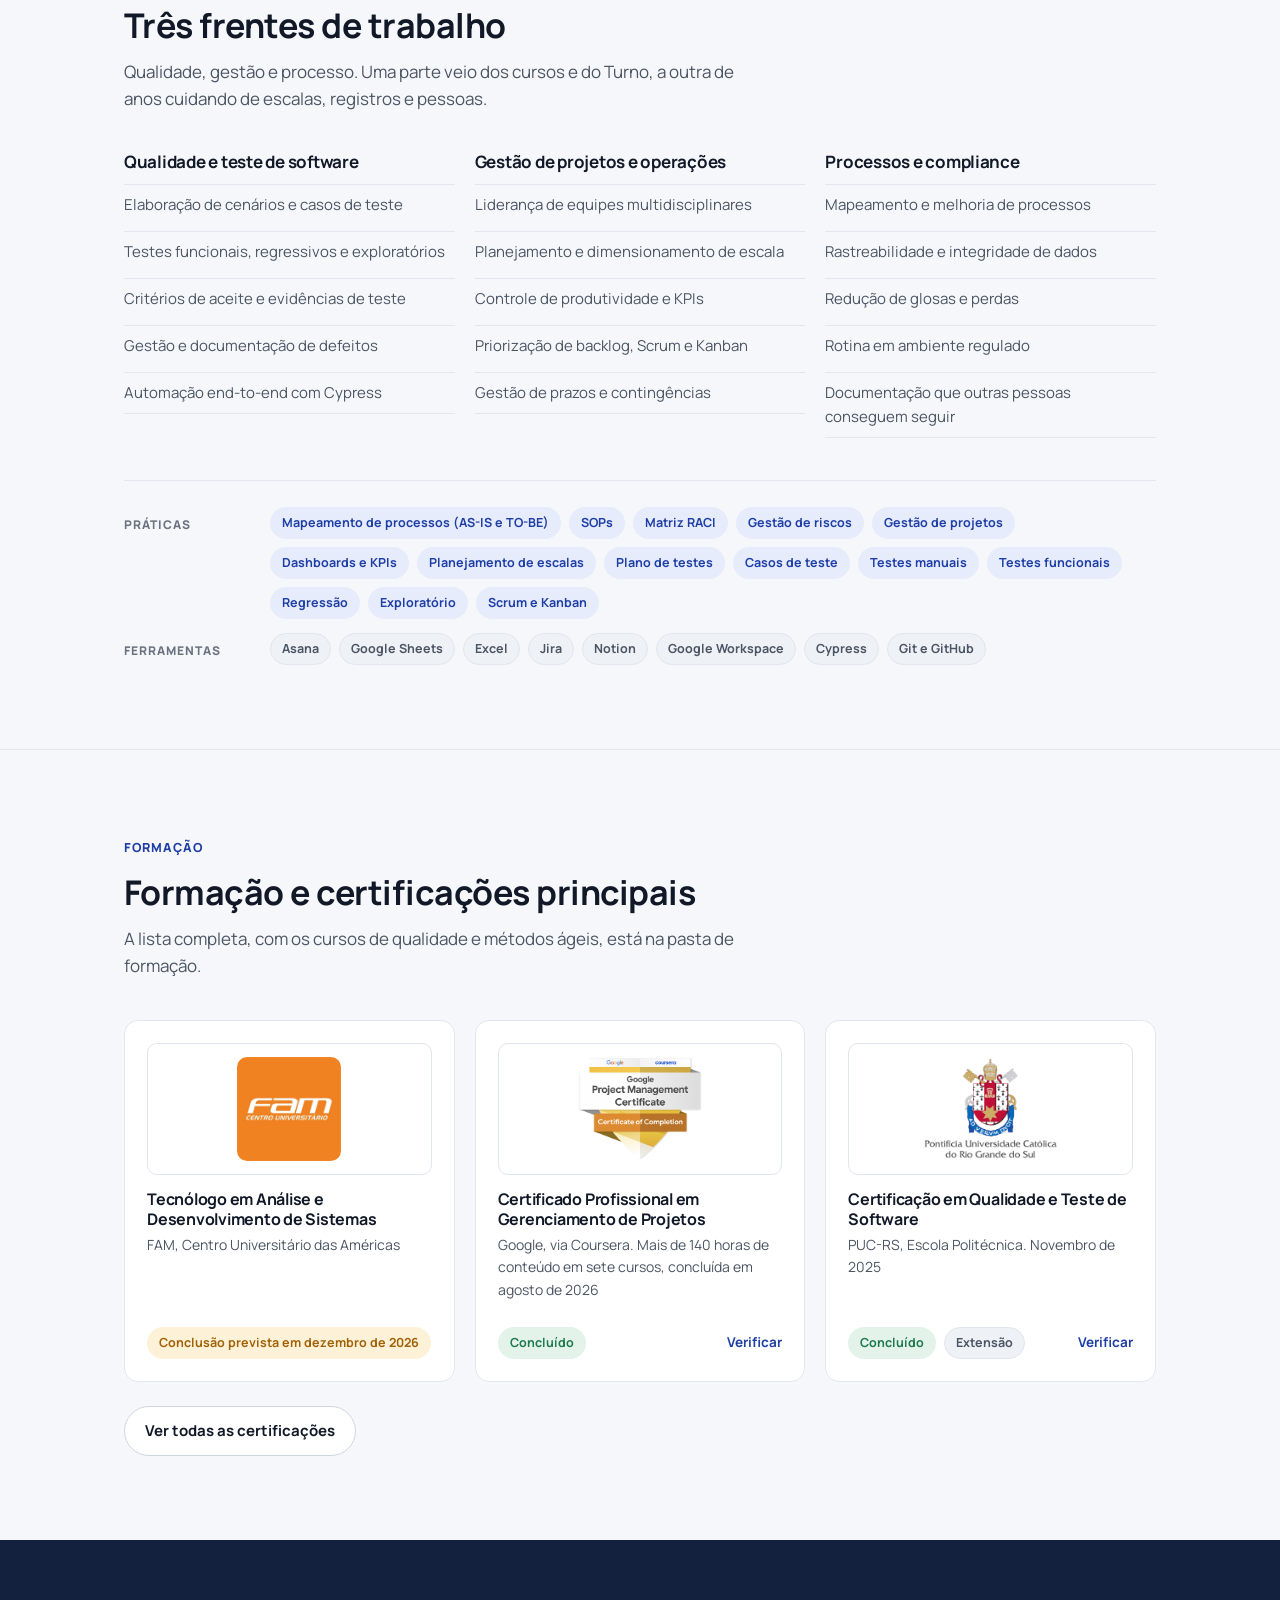
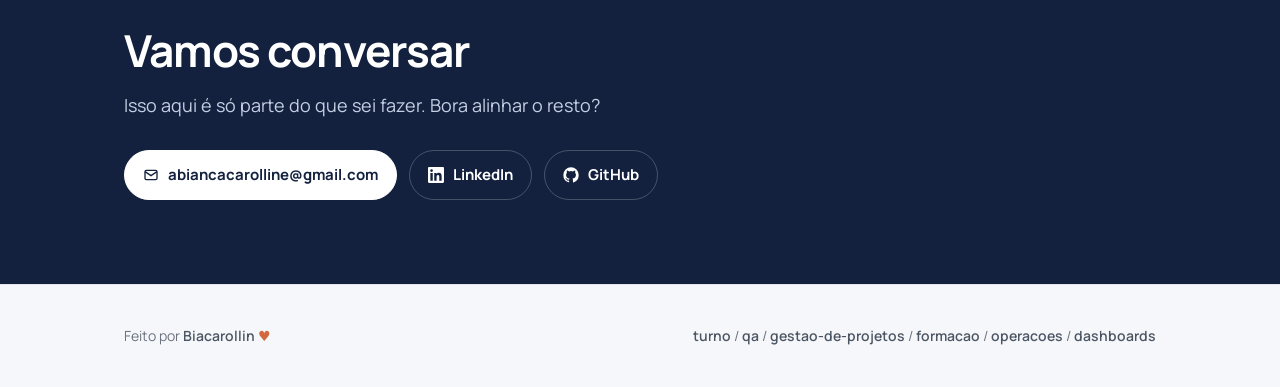
==== commit a61d5d21: "Renomeia a pasta QA, troca o card do GitHub por Dashboards e KPIs e adiciona o quadro do Asana - qa-" ====
--- a/index.html
+++ b/index.html
@@ -207,7 +207,7 @@
       <div class="section-head">
         <span class="eyebrow" data-i18n="fd.eyebrow">Pastas</span>
         <h2 data-i18n="fd.h2">O trabalho, organizado em pastas</h2>
-        <p data-i18n="fd.p">Cada pasta reúne uma frente do portfólio. As cinco primeiras são documentação própria, a última leva ao código no GitHub.</p>
+        <p data-i18n="fd.p">Cada pasta reúne uma frente do portfólio, da documentação de produto e qualidade aos painéis e processos.</p>
       </div>
 
       <div class="folders">
@@ -218,9 +218,9 @@
           <div class="folder-meta" data-i18n="f1.meta"><span><b>19</b> telas web, <b>7</b> mobile especificadas</span><span class="folder-open">Abrir</span></div>
         </a>
 
-        <a class="folder green" href="qa-turno/">
-          <span class="folder-path">/qa-turno</span>
-          <h3 data-i18n="f2.h3">QA do Turno</h3>
+        <a class="folder green" href="qa/">
+          <span class="folder-path">/qa</span>
+          <h3 data-i18n="f2.h3">QA</h3>
           <p data-i18n="f2.p">Plano de testes, casos funcionais, regressivos e exploratórios, execução manual com evidências e relatório de bugs no Jira.</p>
           <div class="folder-meta" data-i18n="f2.meta"><span><b>25</b> casos de teste executados</span><span class="folder-open">Abrir</span></div>
         </a>
@@ -246,11 +246,11 @@
           <div class="folder-meta" data-i18n="f4.meta"><span><b>6</b> itens</span><span class="folder-open">Abrir</span></div>
         </a>
 
-        <a class="folder navy" href="https://github.com/biacarollin" target="_blank" rel="noopener">
-          <span class="folder-path">github.com/biacarollin</span>
-          <h3>GitHub</h3>
-          <p data-i18n="f5.p">Meus repositórios públicos, com código, documentação de testes e o que mais eu for construindo e estudando pelo caminho.</p>
-          <div class="folder-meta" data-i18n="f5.meta"><span><b>2</b> repositórios</span><span class="folder-open">Abrir no GitHub</span></div>
+        <a class="folder navy" href="dashboards/">
+          <span class="folder-path">/dashboards</span>
+          <h3 data-i18n="f5.h3">Dashboards e KPIs</h3>
+          <p data-i18n="f5.p">Painel de estoque e reposição com cobertura em dias, ponto de pedido, sugestão de compra e curva ABC.</p>
+          <div class="folder-meta" data-i18n="f5.meta"><span><b>1</b> painel</span><span class="folder-open">Abrir</span></div>
         </a>
       </div>
     </div>
@@ -374,7 +374,7 @@
 <footer class="footer">
   <div class="wrap footer-in">
     <span><span data-i18n="ft.made">Feito por</span> <a href="https://github.com/biacarollin" target="_blank" rel="noopener">Biacarollin</a> <span class="heart">♥</span></span>
-    <span><a href="turno/">turno</a> / <a href="qa-turno/">qa-turno</a> / <a href="gestao-de-projetos/">gestao-de-projetos</a> / <a href="formacao/">formacao</a> / <a href="operacoes/">operacoes</a></span>
+    <span><a href="turno/">turno</a> / <a href="qa/">qa</a> / <a href="gestao-de-projetos/">gestao-de-projetos</a> / <a href="formacao/">formacao</a> / <a href="operacoes/">operacoes</a> / <a href="dashboards/">dashboards</a></span>
   </div>
 </footer>
 
@@ -414,11 +414,11 @@
     'tl4.tags': '<span class="tag blue">Process mapping</span><span class="tag blue">Dashboards and KPIs</span><span class="tag blue">Manual testing</span><span class="tag blue">Regression</span><span class="tag blue">Exploratory</span><span class="tag blue">Test plan</span><span class="tag blue">Cypress</span><span class="tag blue">Jira</span><span class="tag blue">Asana</span><span class="tag blue">Scrum and Kanban</span>',
     'fd.eyebrow': 'Folders',
     'fd.h2': 'My work, organized in folders',
-    'fd.p': 'Each folder covers one part of the portfolio. The first five are my own documentation, the last one leads to the code on GitHub.',
+    'fd.p': 'Each folder covers one part of the portfolio, from product and quality documentation to dashboards and process work.',
     'f1.h3': 'Turno, the product',
     'f1.p': 'A B2B SaaS for shift handover, created from a real problem in healthcare operations. Scope, research, requirements, screens and product decisions.',
     'f1.meta': '<span><b>19</b> web screens, <b>7</b> mobile screens specified</span><span class="folder-open">Open</span>',
-    'f2.h3': 'Turno QA',
+    'f2.h3': 'QA',
     'f2.p': 'Test plan, functional, regression and exploratory test cases, manual execution with evidence and bug reports in Jira.',
     'f2.meta': '<span><b>25</b> test cases executed</span><span class="folder-open">Open</span>',
     'f3.h3': 'Project management',
@@ -427,8 +427,9 @@
     'f4.h3': 'Education and certificates',
     'f4.p': 'Degree in Systems Analysis and Development, PUC-RS and Google certificates, and courses in quality and agile methods.',
     'f4.meta': '<span><b>6</b> items</span><span class="folder-open">Open</span>',
-    'f5.p': 'My public repositories, with code, test documentation and whatever else I build and study along the way.',
-    'f5.meta': '<span><b>2</b> repositories</span><span class="folder-open">Open on GitHub</span>',
+    'f5.h3': 'Dashboards and KPIs',
+    'f5.p': 'An inventory and replenishment dashboard with coverage in days, reorder point, suggested order and ABC analysis.',
+    'f5.meta': '<span><b>1</b> dashboard</span><span class="folder-open">Open</span>',
     'f6.h3': 'Operations and process',
     'f6.p': 'Spreadsheet projects from healthcare operations: schedule restructuring, dispensation and stock flow, and schedule control.',
     'f6.meta': '<span><b>3</b> files</span><span class="folder-open">Open</span>',
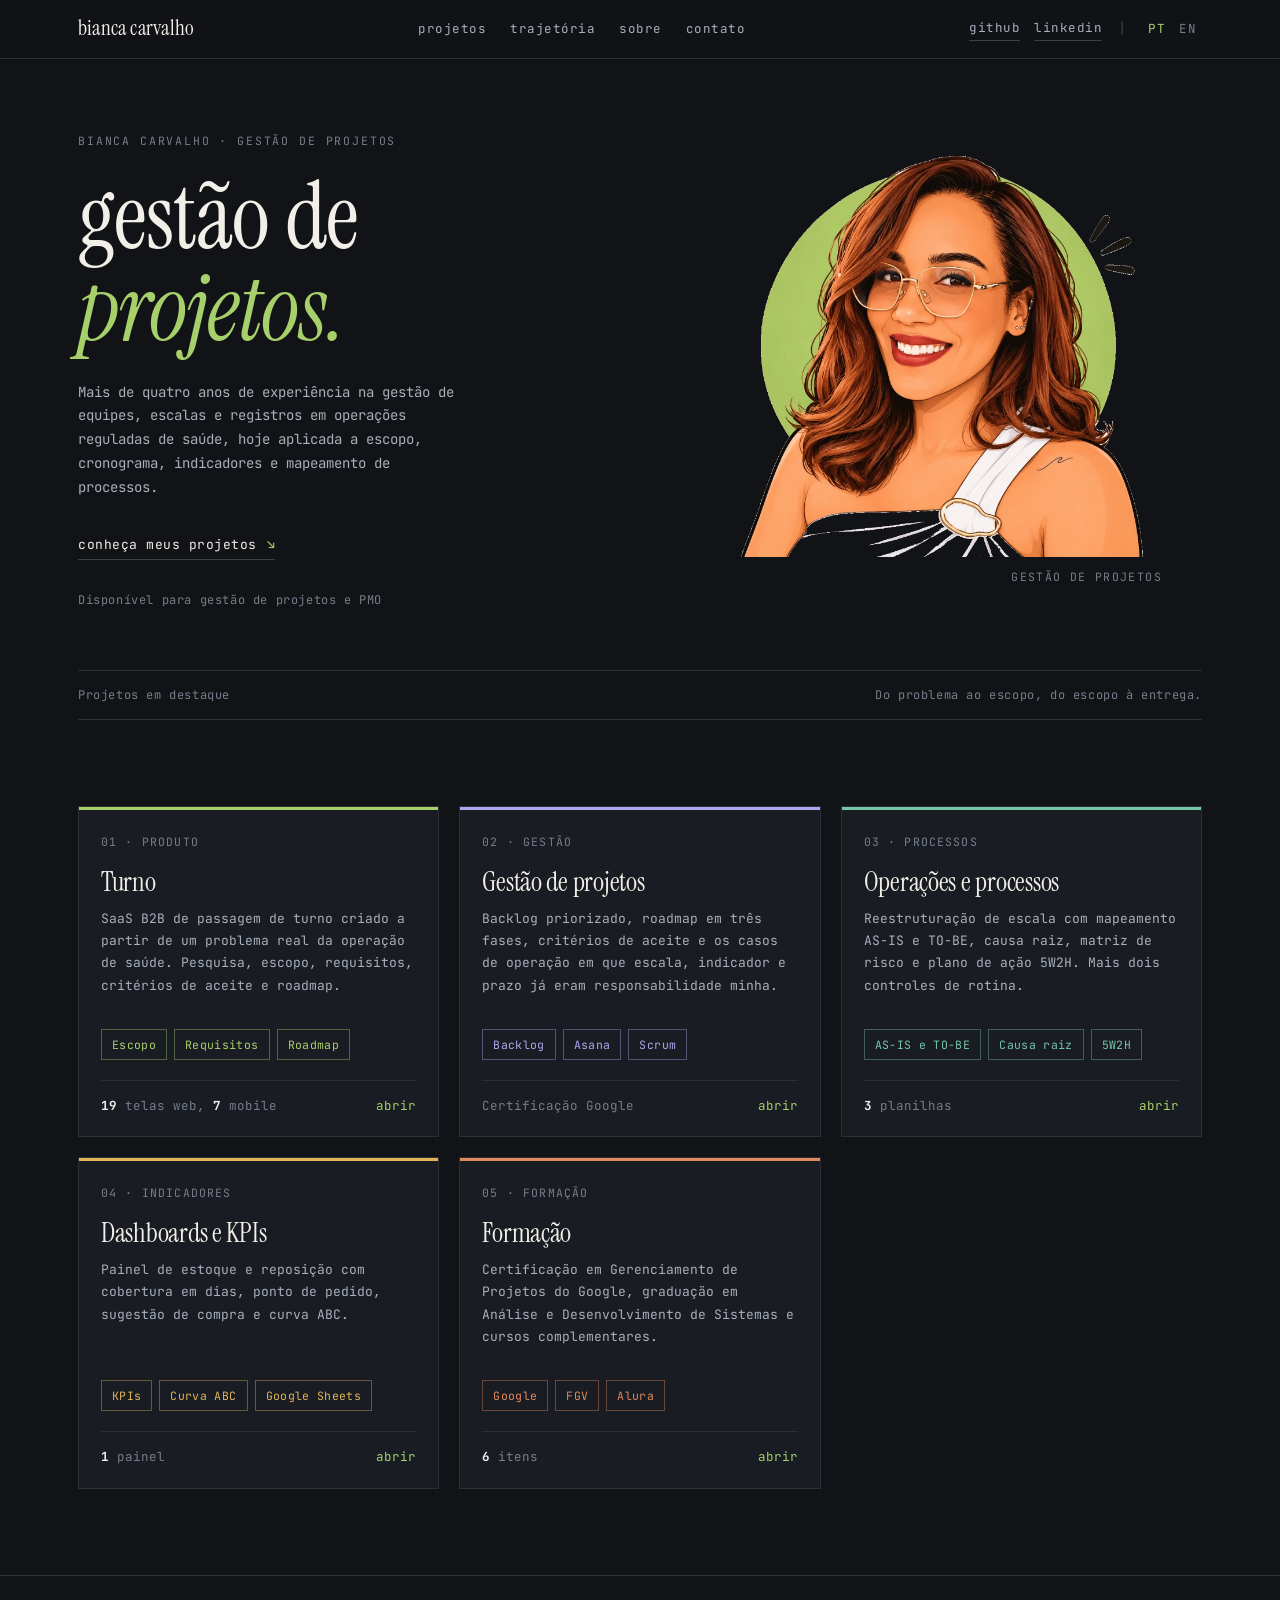
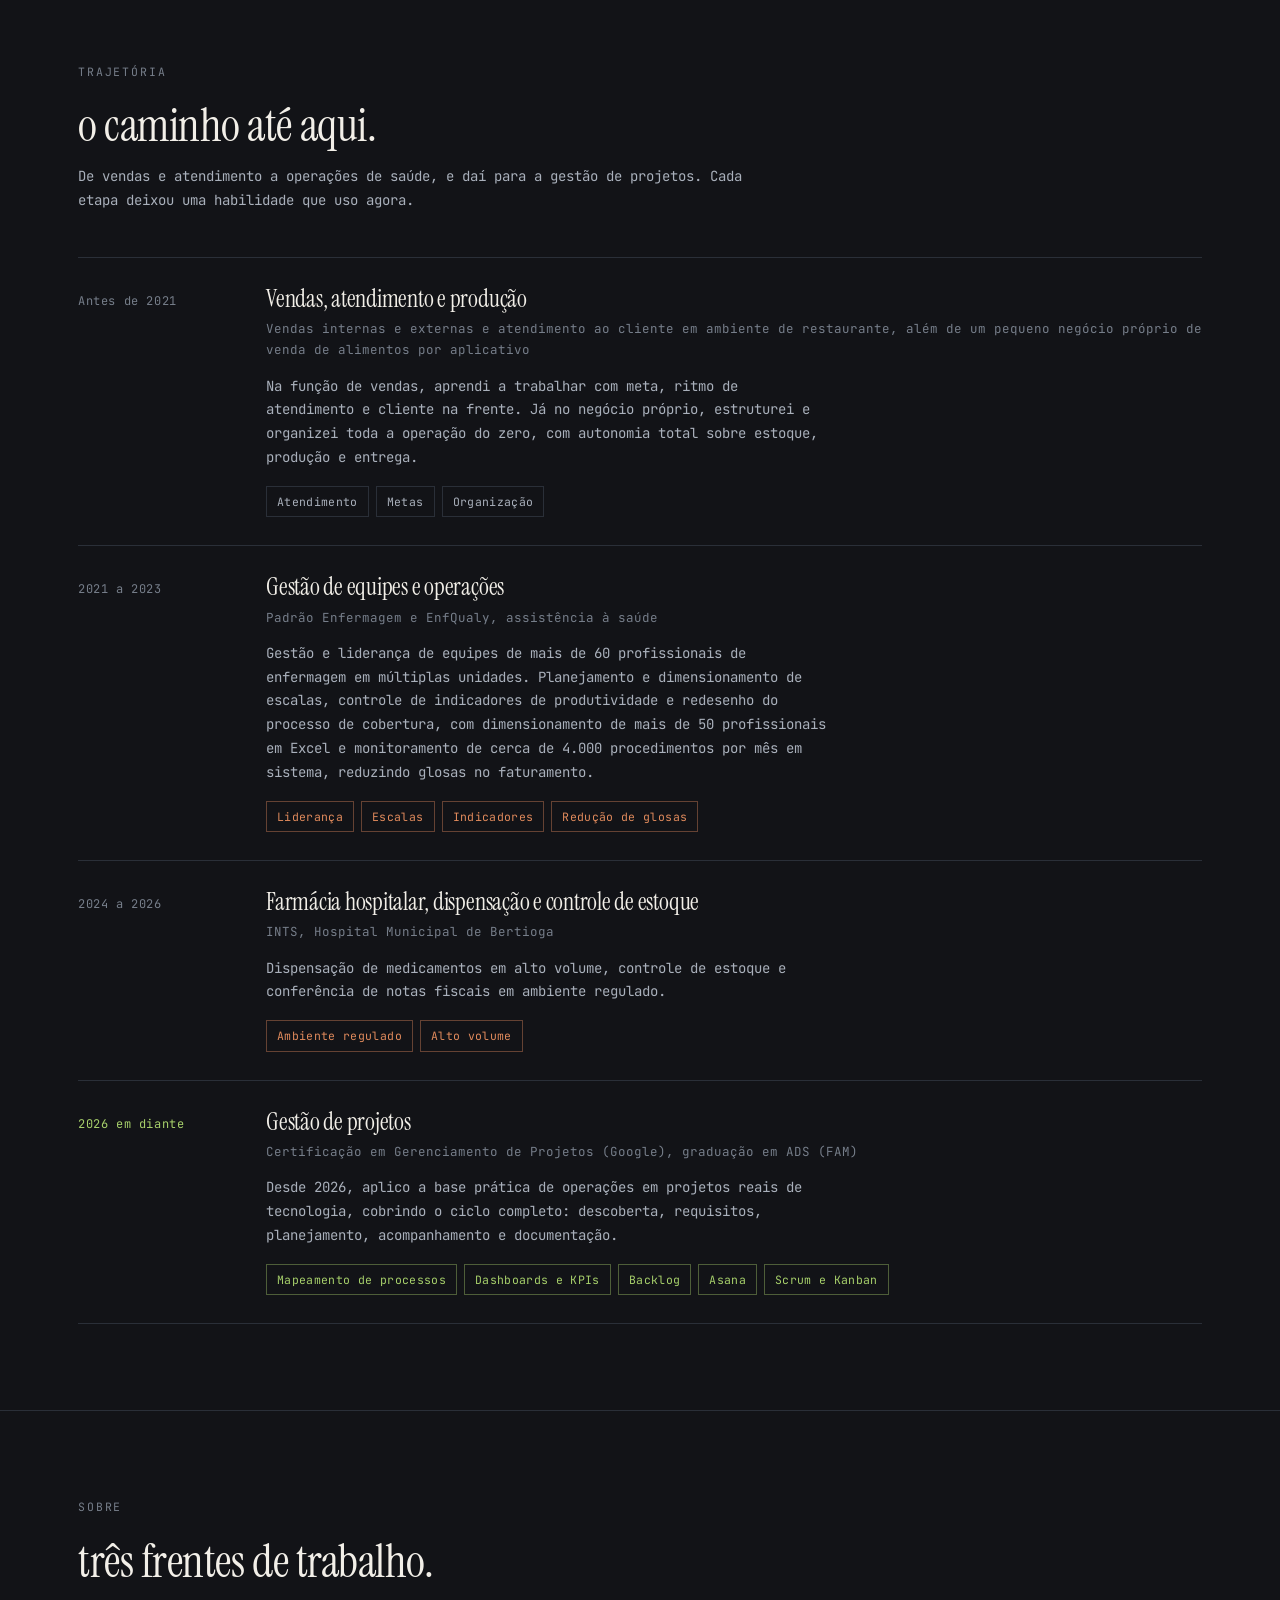
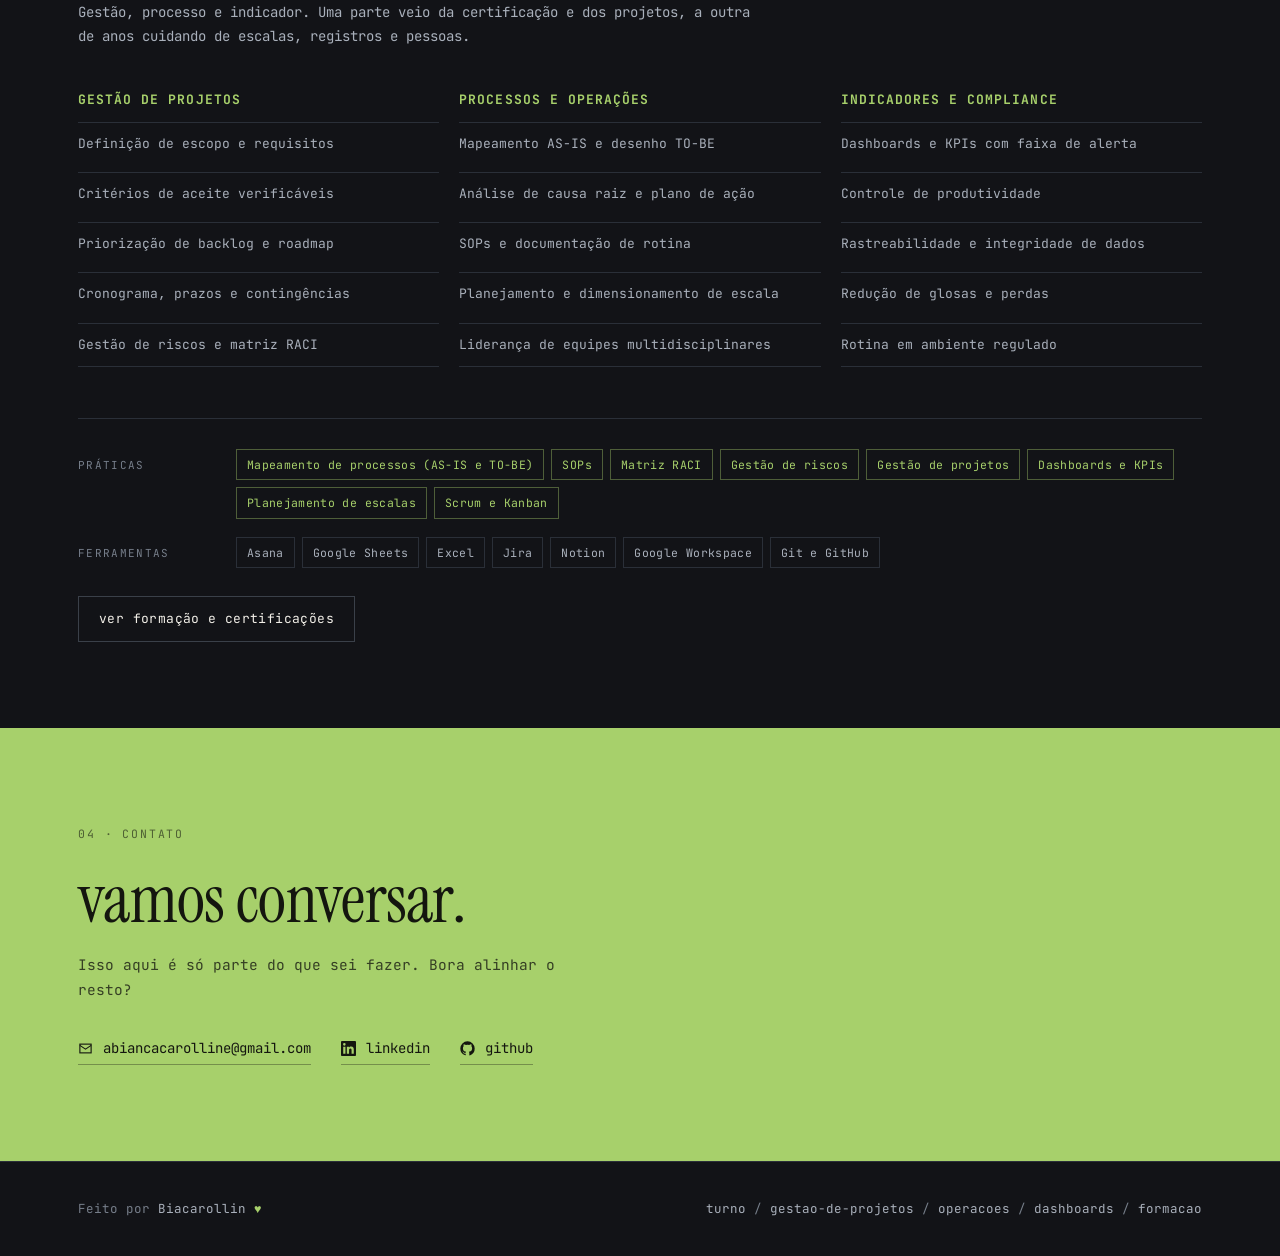
==== commit d5de657d: "Reposiciona o portfolio em gestao de projetos e adota tema escuro - remove a pasta de QA e todas as " ====
--- a/index.html
+++ b/index.html
@@ -3,114 +3,82 @@
 <head>
 <meta charset="utf-8">
 <meta name="viewport" content="width=device-width, initial-scale=1">
-<title>Bianca Carvalho | QA e Gestão de Projetos</title>
-<meta name="description" content="Portfólio de Bianca Carvalho. Qualidade de software e gestão de projetos com base em quatro anos de operações de saúde.">
+<title>Bianca Carvalho | Gestão de Projetos</title>
+<meta name="description" content="Portfólio de Bianca Carvalho. Gestão de projetos, mapeamento de processos e indicadores, com base em quatro anos de operações de saúde.">
 <link rel="preconnect" href="https://fonts.googleapis.com">
 <link rel="preconnect" href="https://fonts.gstatic.com" crossorigin>
-<link href="https://fonts.googleapis.com/css2?family=Manrope:wght@400;500;600;700;800&family=JetBrains+Mono:wght@400;700&display=swap" rel="stylesheet">
+<link href="https://fonts.googleapis.com/css2?family=Instrument+Serif:ital@0;1&family=JetBrains+Mono:wght@400;500;700&display=swap" rel="stylesheet">
 <link rel="stylesheet" href="assets/css/style.css">
 <style>
-  .hero-band {
-    position: relative;
-    background: linear-gradient(180deg, #e7ebf4 0%, #eef1f7 48%, #f6f7fa 100%);
-    border-bottom: 1px solid var(--line);
-    overflow: hidden;
+  .hero { padding-block: 72px 60px; display: grid; grid-template-columns: 1.08fr 0.92fr; gap: 56px; align-items: center; }
+  .hero h1 { font-size: clamp(46px, 7.4vw, 92px); line-height: 1.0; }
+  .hero h1 em { font-style: italic; color: var(--green); }
+  .hero .desc { margin-top: 26px; max-width: 48ch; color: var(--ink-2); }
+  .hero-actions { margin-top: 34px; display: flex; flex-wrap: wrap; gap: 14px 26px; align-items: center; }
+  .hero-meta { margin-top: 30px; font-size: 12px; letter-spacing: 0.05em; color: var(--ink-3); }
+
+  .portrait { position: relative; justify-self: end; width: 100%; max-width: 440px; }
+  .portrait img { width: 100%; height: auto; }
+  .portrait figcaption { margin-top: 10px; text-align: right; word-break: break-word; font-size: 11.5px; letter-spacing: 0.12em; text-transform: uppercase; color: var(--ink-3); }
+
+  .path { display: grid; gap: 0; }
+  .tl { display: grid; grid-template-columns: 160px 1fr; gap: 28px; padding: 28px 0; border-top: 1px solid var(--line); }
+  .tl:last-child { border-bottom: 1px solid var(--line); }
+  .tl .when { font-size: 12px; letter-spacing: 0.05em; color: var(--ink-3); padding-top: 5px; }
+  .tl h3 { font-size: 24px; }
+  .tl .where { margin-top: 7px; font-size: 12.5px; color: var(--ink-3); }
+  .tl p { margin-top: 14px; color: var(--ink-2); max-width: 70ch; }
+  .tl .tags { margin-top: 16px; }
+  .tl.now .when { color: var(--green); }
+
+  .skills h3 { font-family: var(--mono); font-size: 13px; font-weight: 700; letter-spacing: 0.08em; text-transform: uppercase; color: var(--green); margin-bottom: 16px; }
+  .skills ul { list-style: none; padding: 0; }
+  .skills li { padding: 10px 0; border-top: 1px solid var(--line); color: var(--ink-2); font-size: 13px; }
+  .skills li:last-child { border-bottom: 1px solid var(--line); }
+  .tools-wrap { margin-top: 44px; padding-top: 30px; border-top: 1px solid var(--line); display: grid; gap: 18px; }
+  .tools-row { display: grid; grid-template-columns: 140px 1fr; gap: 18px; align-items: start; }
+  .tools-label { font-size: 11px; letter-spacing: 0.12em; text-transform: uppercase; color: var(--ink-3); padding-top: 7px; }
+  .tools { display: flex; flex-wrap: wrap; gap: 7px; }
+
+  .edu-more { margin-top: 28px; }
+
+  @media (max-width: 960px) {
+    .hero { grid-template-columns: 1fr; gap: 40px; }
+    .portrait { justify-self: start; max-width: 360px; }
+    .portrait figcaption { text-align: left; }
   }
-  .hero-band::before {
-    content: ""; position: absolute; inset: 0; pointer-events: none;
-    background-image: url("data:image/svg+xml,%3Csvg xmlns='http://www.w3.org/2000/svg' viewBox='0 0 1440 560' preserveAspectRatio='none'%3E%3Cg fill='none' stroke='%232d5be3' stroke-opacity='0.14' stroke-width='1.3'%3E%3Cpath d='M-40 452 C 230 376 430 486 700 436 S 1180 342 1490 414'/%3E%3Cpath d='M-40 486 C 230 410 430 520 700 470 S 1180 376 1490 448'/%3E%3Cpath d='M-40 520 C 230 444 430 554 700 504 S 1180 410 1490 482'/%3E%3C/g%3E%3C/svg%3E");
-    background-repeat: no-repeat; background-position: center bottom; background-size: 100% 100%;
-  }
-  .hero { position: relative; z-index: 1; padding-block: 60px 26px; display: grid; grid-template-columns: 1.4fr 0.6fr; gap: 56px; align-items: center; }
-  .hero h1 { font-size: clamp(40px, 6vw, 64px); letter-spacing: -0.03em; line-height: 1.05; }
-  .hero .sub { margin-top: 18px; font-size: clamp(18px, 2.2vw, 22px); font-weight: 600; color: var(--ink); max-width: 30ch; line-height: 1.35; }
-  .hero .desc { margin-top: 18px; font-size: 17px; color: var(--ink-2); max-width: 56ch; }
-  .hero-ctas { margin-top: 30px; display: flex; flex-wrap: wrap; gap: 12px; }
-  .hero-meta { margin-top: 22px; display: flex; flex-wrap: wrap; gap: 10px 22px; font-size: 14px; color: var(--ink-3); }
-  .hero-meta span { display: inline-flex; align-items: center; gap: 7px; }
-  .hero-meta svg { width: 15px; height: 15px; }
-
-  .portrait { position: relative; justify-self: end; align-self: end; width: 100%; max-width: 400px; margin-bottom: -38px; }
-  .portrait img {
-    position: relative; z-index: 1; width: 100%; height: auto; display: block;
-    -webkit-mask-image: linear-gradient(180deg, rgb(0,0,0) 72%, rgba(0,0,0,0.5) 89%, rgba(0,0,0,0) 100%);
-    mask-image: linear-gradient(180deg, rgb(0,0,0) 72%, rgba(0,0,0,0.5) 89%, rgba(0,0,0,0) 100%);
-  }
-
-  .transition { position: relative; z-index: 1; padding-block: 10px 12px; }
-  .transition-in { display: grid; grid-template-columns: auto 1fr auto; align-items: center; gap: 18px; font-size: 13.5px; font-weight: 700; }
-  .transition-in .from { color: var(--warm-ink); }
-  .transition-in .to { color: var(--blue-ink); text-align: right; }
-  .transition-in .line { height: 6px; border-radius: 999px; background: var(--grad); }
-
-  .timeline { position: relative; display: grid; gap: 0; }
-  .tl { display: grid; grid-template-columns: 150px 1fr; gap: 24px; padding: 26px 0; border-top: 1px solid var(--line); }
-  .tl:last-child { border-bottom: 1px solid var(--line); }
-  .tl .when { font-family: var(--mono); font-size: 13px; color: var(--ink-3); padding-top: 4px; }
-  .tl h3 { font-size: 18px; }
-  .tl .where { margin-top: 4px; font-size: 14px; color: var(--ink-3); }
-  .tl p { margin-top: 10px; color: var(--ink-2); font-size: 15.5px; max-width: 62ch; }
-  .tl .tags { margin-top: 12px; }
-  .tl.now { background: linear-gradient(90deg, rgba(45,91,227,0.05), transparent); margin: 0 -16px; padding-left: 16px; padding-right: 16px; border-radius: var(--radius-sm); }
-
-  .skills h3 { font-size: 17px; margin-bottom: 12px; }
-  .skills ul { list-style: none; padding: 0; }
-  .skills li { padding: 8px 0; border-top: 1px solid var(--line); font-size: 15px; color: var(--ink-2); }
-  .skills li:last-child { border-bottom: 1px solid var(--line); }
-  .tools-wrap { margin-top: 36px; display: grid; gap: 14px; padding-top: 26px; border-top: 1px solid var(--line); }
-  .tools-row { display: grid; grid-template-columns: 130px 1fr; align-items: start; gap: 16px; }
-  .tools-label { font-size: 12px; font-weight: 800; letter-spacing: 0.08em; text-transform: uppercase; color: var(--ink-3); padding-top: 8px; }
-  .tools { display: flex; flex-wrap: wrap; gap: 8px; }
-
-  .edu-more { margin-top: 24px; }
-
-  .contact { padding: 84px 0; background: var(--navy); color: #fff; border-top: none; }
-  .contact h2 { font-size: clamp(30px, 4vw, 44px); letter-spacing: -0.025em; }
-  .contact p { margin-top: 14px; color: #c5cfe3; max-width: 52ch; font-size: 18px; }
-  .contact p.small { font-size: 15px; color: #9db4f0; margin-top: 8px; }
-  .contact-links { margin-top: 30px; display: flex; flex-wrap: wrap; gap: 12px; }
-  .contact-links a { display: inline-flex; align-items: center; gap: 9px; padding: 12px 18px; border-radius: 999px; border: 1px solid rgba(255,255,255,0.22); color: #fff; font-weight: 700; font-size: 15px; }
-  .contact-links a:hover { background: rgba(255,255,255,0.08); text-decoration: none; }
-  .contact-links a.main { background: #fff; color: var(--navy); border-color: #fff; }
-  .contact-links a.main:hover { background: #e9edf7; }
-  .contact-links svg { width: 16px; height: 16px; }
-
-  @media (max-width: 900px) {
-    .hero { grid-template-columns: 1fr; gap: 36px; }
-    .portrait { justify-self: center; max-width: 250px; margin-bottom: 0; }
-  }
-  @media (max-width: 720px) {
-    .hero { padding-block: 44px 20px; }
-    .tl { grid-template-columns: 1fr; gap: 6px; }
-    .tools-row { grid-template-columns: 1fr; gap: 8px; }
+  @media (max-width: 760px) {
+    .hero { padding-block: 48px 44px; }
+    .tl { grid-template-columns: 1fr; gap: 8px; }
+    .tools-row { grid-template-columns: 1fr; gap: 10px; }
     .tools-label { padding-top: 0; }
-    .tl.now { margin: 0; padding-left: 12px; padding-right: 12px; }
-    .transition-in { grid-template-columns: 1fr; gap: 8px; }
-    .transition-in .to { text-align: left; }
   }
 </style>
 </head>
 <body>
 <a class="skip" href="#conteudo" data-i18n="skip">Ir para o conteúdo</a>
-<div class="topline"></div>
 
 <header class="nav" id="nav">
   <div class="wrap nav-in">
-    <a class="brand" href="#"><span class="brand-dot"></span>Bianca Carvalho</a>
+    <a class="brand" href="#">bianca carvalho</a>
     <nav class="nav-links" aria-label="Seções">
-      <a href="#trajetoria" data-i18n="nav1">Trajetória</a>
-      <a href="#pastas" data-i18n="nav2">Pastas</a>
-      <a href="#competencias" data-i18n="nav3">Competências</a>
-      <a href="#formacao" data-i18n="nav4">Formação</a>
-      <a href="#contato" data-i18n="nav5">Contato</a>
+      <a href="#projetos" data-i18n="nav1">projetos</a>
+      <a href="#trajetoria" data-i18n="nav2">trajetória</a>
+      <a href="#sobre" data-i18n="nav3">sobre</a>
+      <a href="#contato" data-i18n="nav4">contato</a>
     </nav>
     <div class="nav-right">
+      <div class="nav-ext">
+        <a href="https://github.com/biacarollin" target="_blank" rel="noopener">github</a>
+        <a href="https://www.linkedin.com/in/biancacarvalhox" target="_blank" rel="noopener">linkedin</a>
+      </div>
+      <span class="nav-sep">|</span>
       <div class="lang" role="group" aria-label="Idioma">
         <button type="button" data-lang="pt" class="active" onclick="setLang('pt')">PT</button>
         <button type="button" data-lang="en" onclick="setLang('en')">EN</button>
       </div>
       <button class="nav-toggle" type="button" aria-label="Abrir menu" aria-expanded="false" onclick="toggleNav()">
-        <svg viewBox="0 0 24 24" fill="none" stroke="currentColor" stroke-width="2" stroke-linecap="round"><path d="M4 7h16M4 12h16M4 17h16"/></svg>
+        <svg viewBox="0 0 24 24" fill="none" stroke="currentColor" stroke-width="1.8" stroke-linecap="round"><path d="M4 7h16M4 12h16M4 17h16"/></svg>
       </button>
     </div>
   </div>
@@ -118,47 +86,96 @@
 
 <main id="conteudo">
 
-  <div class="hero-band">
   <section class="wrap hero">
     <div>
-      <span class="eyebrow" data-i18n="hero.eyebrow">Qualidade de software e gestão de projetos</span>
-      <h1>Bianca Carvalho</h1>
-      <p class="sub" data-i18n="hero.sub">Da operação de saúde para a tecnologia, com o mesmo cuidado com processo e registro.</p>
-      <p class="desc" data-i18n="hero.desc">Mais de quatro anos de experiência na gestão de equipes, escalas e registros em operações reguladas de saúde, hoje aplicada a gestão de projetos, mapeamento de processos e teste de software, com certificações da PUC-RS e do Google e graduação em Análise e Desenvolvimento de Sistemas em andamento.</p>
-      <div class="hero-ctas">
-        <a class="btn btn-primary" href="#pastas" data-i18n="hero.cta1">Ver as pastas</a>
-        <a class="btn btn-ghost" href="https://github.com/biacarollin" target="_blank" rel="noopener">
-          <svg viewBox="0 0 24 24" fill="currentColor" aria-hidden="true"><path d="M12 .5A11.5 11.5 0 0 0 .5 12a11.5 11.5 0 0 0 7.86 10.92c.58.1.79-.25.79-.56v-2c-3.2.7-3.87-1.37-3.87-1.37-.52-1.33-1.28-1.68-1.28-1.68-1.04-.71.08-.7.08-.7 1.15.08 1.76 1.19 1.76 1.19 1.03 1.76 2.7 1.25 3.35.96.1-.75.4-1.25.73-1.54-2.55-.29-5.24-1.28-5.24-5.69 0-1.26.45-2.29 1.19-3.09-.12-.29-.52-1.46.11-3.05 0 0 .97-.31 3.17 1.18a11 11 0 0 1 5.77 0c2.2-1.49 3.17-1.18 3.17-1.18.63 1.59.23 2.76.11 3.05.74.8 1.19 1.83 1.19 3.09 0 4.42-2.7 5.4-5.26 5.68.41.36.78 1.06.78 2.14v3.17c0 .31.21.67.8.56A11.5 11.5 0 0 0 23.5 12 11.5 11.5 0 0 0 12 .5z"/></svg>
-          GitHub
-        </a>
-      </div>
-      <div class="hero-meta">
-        <span><svg viewBox="0 0 24 24" fill="none" stroke="currentColor" stroke-width="2" aria-hidden="true"><circle cx="12" cy="12" r="9"/><path d="M12 7v5l3 2"/></svg><span data-i18n="hero.meta">Disponível para QA, PMO e gestão de projetos</span></span>
-      </div>
-    </div>
-    <div class="portrait">
-      <img src="assets/img/bianca-recorte.webp" alt="Foto de Bianca Carvalho" width="680" height="1140">
-    </div>
-  </section>
-
-  <div class="wrap transition" aria-hidden="true">
-    <div class="transition-in">
-      <span class="from" data-i18n="tr.from">Operações de saúde</span>
-      <span class="line"></span>
-      <span class="to" data-i18n="tr.to">Qualidade e gestão de software</span>
+      <span class="eyebrow" data-i18n="hero.eyebrow">Bianca Carvalho · Gestão de projetos</span>
+      <h1 data-i18n="hero.h1">gestão de<br><em>projetos.</em></h1>
+      <p class="desc" data-i18n="hero.desc">Mais de quatro anos de experiência na gestão de equipes, escalas e registros em operações reguladas de saúde, hoje aplicada a escopo, cronograma, indicadores e mapeamento de processos.</p>
+      <div class="hero-actions">
+        <a class="link-u" href="#projetos" data-i18n="hero.cta">conheça meus projetos <span class="ar">↘</span></a>
+      </div>
+      <div class="hero-meta" data-i18n="hero.meta">Disponível para gestão de projetos e PMO</div>
+    </div>
+    <figure class="portrait">
+      <img src="assets/img/bianca-ilustra.webp" alt="Ilustração de Bianca Carvalho" width="760" height="695">
+      <figcaption data-i18n="hero.cap">Gestão de projetos</figcaption>
+    </figure>
+  </section>
+
+  <div class="wrap">
+    <div class="strip">
+      <span data-i18n="strip.a">Projetos em destaque</span>
+      <span data-i18n="strip.b">Do problema ao escopo, do escopo à entrega.</span>
     </div>
   </div>
-  </div>
+
+  <section class="section" id="projetos" style="border-top: none">
+    <div class="wrap">
+      <div class="cards">
+
+        <a class="card" href="turno/">
+          <div class="card-in">
+            <span class="card-num" data-i18n="c1.num">01 · Produto</span>
+            <h3 data-i18n="c1.h3">Turno</h3>
+            <p data-i18n="c1.p">SaaS B2B de passagem de turno criado a partir de um problema real da operação de saúde. Pesquisa, escopo, requisitos, critérios de aceite e roadmap.</p>
+            <div class="tags" data-i18n="c1.tags"><span class="tag green">Escopo</span><span class="tag green">Requisitos</span><span class="tag green">Roadmap</span></div>
+            <div class="card-foot" data-i18n="c1.foot"><span><b>19</b> telas web, <b>7</b> mobile</span><span class="card-open">abrir</span></div>
+          </div>
+        </a>
+
+        <a class="card lilac" href="gestao-de-projetos/">
+          <div class="card-in">
+            <span class="card-num" data-i18n="c2.num">02 · Gestão</span>
+            <h3 data-i18n="c2.h3">Gestão de projetos</h3>
+            <p data-i18n="c2.p">Backlog priorizado, roadmap em três fases, critérios de aceite e os casos de operação em que escala, indicador e prazo já eram responsabilidade minha.</p>
+            <div class="tags" data-i18n="c2.tags"><span class="tag lilac">Backlog</span><span class="tag lilac">Asana</span><span class="tag lilac">Scrum</span></div>
+            <div class="card-foot" data-i18n="c2.foot"><span>Certificação Google</span><span class="card-open">abrir</span></div>
+          </div>
+        </a>
+
+        <a class="card teal" href="operacoes/">
+          <div class="card-in">
+            <span class="card-num" data-i18n="c3.num">03 · Processos</span>
+            <h3 data-i18n="c3.h3">Operações e processos</h3>
+            <p data-i18n="c3.p">Reestruturação de escala com mapeamento AS-IS e TO-BE, causa raiz, matriz de risco e plano de ação 5W2H. Mais dois controles de rotina.</p>
+            <div class="tags" data-i18n="c3.tags"><span class="tag teal">AS-IS e TO-BE</span><span class="tag teal">Causa raiz</span><span class="tag teal">5W2H</span></div>
+            <div class="card-foot" data-i18n="c3.foot"><span><b>3</b> planilhas</span><span class="card-open">abrir</span></div>
+          </div>
+        </a>
+
+        <a class="card amber" href="dashboards/">
+          <div class="card-in">
+            <span class="card-num" data-i18n="c4.num">04 · Indicadores</span>
+            <h3 data-i18n="c4.h3">Dashboards e KPIs</h3>
+            <p data-i18n="c4.p">Painel de estoque e reposição com cobertura em dias, ponto de pedido, sugestão de compra e curva ABC.</p>
+            <div class="tags" data-i18n="c4.tags"><span class="tag amber">KPIs</span><span class="tag amber">Curva ABC</span><span class="tag amber">Google Sheets</span></div>
+            <div class="card-foot" data-i18n="c4.foot"><span><b>1</b> painel</span><span class="card-open">abrir</span></div>
+          </div>
+        </a>
+
+        <a class="card warm" href="formacao/">
+          <div class="card-in">
+            <span class="card-num" data-i18n="c5.num">05 · Formação</span>
+            <h3 data-i18n="c5.h3">Formação</h3>
+            <p data-i18n="c5.p">Certificação em Gerenciamento de Projetos do Google, graduação em Análise e Desenvolvimento de Sistemas e cursos complementares.</p>
+            <div class="tags" data-i18n="c5.tags"><span class="tag warm">Google</span><span class="tag warm">FGV</span><span class="tag warm">Alura</span></div>
+            <div class="card-foot" data-i18n="c5.foot"><span><b>6</b> itens</span><span class="card-open">abrir</span></div>
+          </div>
+        </a>
+
+      </div>
+    </div>
+  </section>
 
   <section class="section" id="trajetoria">
     <div class="wrap">
       <div class="section-head">
-        <span class="eyebrow warm" data-i18n="tj.eyebrow">Trajetória</span>
-        <h2 data-i18n="tj.h2">O caminho até aqui</h2>
-        <p data-i18n="tj.p">Comecei em vendas e atendimento, passei anos em operações de saúde e hoje estudo e pratico qualidade de software e gestão de projetos. Cada etapa deixou uma habilidade que uso agora.</p>
-      </div>
-
-      <div class="timeline">
+        <span class="eyebrow" data-i18n="tj.eyebrow">Trajetória</span>
+        <h2 data-i18n="tj.h2">o caminho até aqui.</h2>
+        <p data-i18n="tj.p">De vendas e atendimento a operações de saúde, e daí para a gestão de projetos. Cada etapa deixou uma habilidade que uso agora.</p>
+      </div>
+
+      <div class="path">
         <article class="tl">
           <div class="when" data-i18n="tl1.when">Antes de 2021</div>
           <div>
@@ -192,107 +209,53 @@
         <article class="tl now">
           <div class="when" data-i18n="tl4.when">2026 em diante</div>
           <div>
-            <h3 data-i18n="tl4.h3">Interesse em gestão de projetos e qualidade de software</h3>
-            <div class="where" data-i18n="tl4.where">Certificação em Qualidade e Teste de Software (PUC-RS), Certificação em Gerenciamento de Projetos (Google), graduação em ADS (FAM)</div>
-            <p data-i18n="tl4.p">Desde 2026, aplico a base prática de operações em projetos reais de tecnologia, cobrindo o ciclo completo: descoberta, requisitos, planejamento, testes e documentação.</p>
-            <div class="tags" data-i18n="tl4.tags"><span class="tag blue">Mapeamento de processos</span><span class="tag blue">Dashboards e KPIs</span><span class="tag blue">Testes manuais</span><span class="tag blue">Regressão</span><span class="tag blue">Exploratório</span><span class="tag blue">Plano de testes</span><span class="tag blue">Cypress</span><span class="tag blue">Jira</span><span class="tag blue">Asana</span><span class="tag blue">Scrum e Kanban</span></div>
+            <h3 data-i18n="tl4.h3">Gestão de projetos</h3>
+            <div class="where" data-i18n="tl4.where">Certificação em Gerenciamento de Projetos (Google), graduação em ADS (FAM)</div>
+            <p data-i18n="tl4.p">Desde 2026, aplico a base prática de operações em projetos reais de tecnologia, cobrindo o ciclo completo: descoberta, requisitos, planejamento, acompanhamento e documentação.</p>
+            <div class="tags" data-i18n="tl4.tags"><span class="tag green">Mapeamento de processos</span><span class="tag green">Dashboards e KPIs</span><span class="tag green">Backlog</span><span class="tag green">Asana</span><span class="tag green">Scrum e Kanban</span></div>
           </div>
         </article>
       </div>
     </div>
   </section>
 
-  <section class="section" id="pastas">
+  <section class="section" id="sobre">
     <div class="wrap">
       <div class="section-head">
-        <span class="eyebrow" data-i18n="fd.eyebrow">Pastas</span>
-        <h2 data-i18n="fd.h2">O trabalho, organizado em pastas</h2>
-        <p data-i18n="fd.p">Cada pasta reúne uma frente do portfólio, da documentação de produto e qualidade aos painéis e processos.</p>
-      </div>
-
-      <div class="folders">
-        <a class="folder" href="turno/">
-          <span class="folder-path">/turno</span>
-          <h3 data-i18n="f1.h3">Turno, o produto</h3>
-          <p data-i18n="f1.p">SaaS B2B de passagem de turno criado a partir de um problema real da operação de saúde. Escopo, pesquisa, requisitos, telas e decisões de produto.</p>
-          <div class="folder-meta" data-i18n="f1.meta"><span><b>19</b> telas web, <b>7</b> mobile especificadas</span><span class="folder-open">Abrir</span></div>
-        </a>
-
-        <a class="folder green" href="qa/">
-          <span class="folder-path">/qa</span>
-          <h3 data-i18n="f2.h3">QA</h3>
-          <p data-i18n="f2.p">Plano de testes, casos funcionais, regressivos e exploratórios, execução manual com evidências e relatório de bugs no Jira.</p>
-          <div class="folder-meta" data-i18n="f2.meta"><span><b>25</b> casos de teste executados</span><span class="folder-open">Abrir</span></div>
-        </a>
-
-        <a class="folder warm" href="gestao-de-projetos/">
-          <span class="folder-path">/gestao-de-projetos</span>
-          <h3 data-i18n="f3.h3">Gestão de projetos</h3>
-          <p data-i18n="f3.p">Backlog e roadmap do Turno, certificação do Google e a gestão que já praticava em operações de saúde, com escalas, indicadores e prazos.</p>
-          <div class="folder-meta" data-i18n="f3.meta"><span></span><span class="folder-open">Abrir</span></div>
-        </a>
-
-        <a class="folder amber" href="operacoes/">
-          <span class="folder-path">/operacoes</span>
-          <h3 data-i18n="f6.h3">Operações e processos</h3>
-          <p data-i18n="f6.p">Projetos em planilha a partir da operação de saúde: reestruturação de escala, fluxo de dispensação e estoque e controle de escalas.</p>
-          <div class="folder-meta" data-i18n="f6.meta"><span><b>3</b> planilhas</span><span class="folder-open">Abrir</span></div>
-        </a>
-
-        <a class="folder" href="formacao/">
-          <span class="folder-path">/formacao</span>
-          <h3 data-i18n="f4.h3">Formação e certificações</h3>
-          <p data-i18n="f4.p">Graduação em ADS, certificações da PUC-RS e do Google e cursos de qualidade e métodos ágeis.</p>
-          <div class="folder-meta" data-i18n="f4.meta"><span><b>6</b> itens</span><span class="folder-open">Abrir</span></div>
-        </a>
-
-        <a class="folder navy" href="dashboards/">
-          <span class="folder-path">/dashboards</span>
-          <h3 data-i18n="f5.h3">Dashboards e KPIs</h3>
-          <p data-i18n="f5.p">Painel de estoque e reposição com cobertura em dias, ponto de pedido, sugestão de compra e curva ABC.</p>
-          <div class="folder-meta" data-i18n="f5.meta"><span><b>1</b> painel</span><span class="folder-open">Abrir</span></div>
-        </a>
-      </div>
-    </div>
-  </section>
-
-  <section class="section" id="competencias">
-    <div class="wrap">
-      <div class="section-head">
-        <span class="eyebrow" data-i18n="sk.eyebrow">Competências</span>
-        <h2 data-i18n="sk.h2">Três frentes de trabalho</h2>
-        <p data-i18n="sk.p">Qualidade, gestão e processo. Uma parte veio dos cursos e do Turno, a outra de anos cuidando de escalas, registros e pessoas.</p>
+        <span class="eyebrow" data-i18n="sk.eyebrow">Sobre</span>
+        <h2 data-i18n="sk.h2">três frentes de trabalho.</h2>
+        <p data-i18n="sk.p">Gestão, processo e indicador. Uma parte veio da certificação e dos projetos, a outra de anos cuidando de escalas, registros e pessoas.</p>
       </div>
 
       <div class="grid-3 skills">
         <div>
-          <h3 data-i18n="sk1.h3">Qualidade e teste de software</h3>
+          <h3 data-i18n="sk1.h3">Gestão de projetos</h3>
           <ul data-i18n="sk1.ul">
-            <li>Elaboração de cenários e casos de teste</li>
-            <li>Testes funcionais, regressivos e exploratórios</li>
-            <li>Critérios de aceite e evidências de teste</li>
-            <li>Gestão e documentação de defeitos</li>
-            <li>Automação end-to-end com Cypress</li>
+            <li>Definição de escopo e requisitos</li>
+            <li>Critérios de aceite verificáveis</li>
+            <li>Priorização de backlog e roadmap</li>
+            <li>Cronograma, prazos e contingências</li>
+            <li>Gestão de riscos e matriz RACI</li>
           </ul>
         </div>
         <div>
-          <h3 data-i18n="sk2.h3">Gestão de projetos e operações</h3>
+          <h3 data-i18n="sk2.h3">Processos e operações</h3>
           <ul data-i18n="sk2.ul">
+            <li>Mapeamento AS-IS e desenho TO-BE</li>
+            <li>Análise de causa raiz e plano de ação</li>
+            <li>SOPs e documentação de rotina</li>
+            <li>Planejamento e dimensionamento de escala</li>
             <li>Liderança de equipes multidisciplinares</li>
-            <li>Planejamento e dimensionamento de escala</li>
-            <li>Controle de produtividade e KPIs</li>
-            <li>Priorização de backlog, Scrum e Kanban</li>
-            <li>Gestão de prazos e contingências</li>
           </ul>
         </div>
         <div>
-          <h3 data-i18n="sk3.h3">Processos e compliance</h3>
+          <h3 data-i18n="sk3.h3">Indicadores e compliance</h3>
           <ul data-i18n="sk3.ul">
-            <li>Mapeamento e melhoria de processos</li>
+            <li>Dashboards e KPIs com faixa de alerta</li>
+            <li>Controle de produtividade</li>
             <li>Rastreabilidade e integridade de dados</li>
             <li>Redução de glosas e perdas</li>
             <li>Rotina em ambiente regulado</li>
-            <li>Documentação que outras pessoas conseguem seguir</li>
           </ul>
         </div>
       </div>
@@ -300,71 +263,37 @@
       <div class="tools-wrap">
         <div class="tools-row">
           <span class="tools-label" data-i18n="tools.l1">Práticas</span>
-          <div class="tools" data-i18n="tools.t1"><span class="tag blue">Mapeamento de processos (AS-IS e TO-BE)</span><span class="tag blue">SOPs</span><span class="tag blue">Matriz RACI</span><span class="tag blue">Gestão de riscos</span><span class="tag blue">Gestão de projetos</span><span class="tag blue">Dashboards e KPIs</span><span class="tag blue">Planejamento de escalas</span><span class="tag blue">Plano de testes</span><span class="tag blue">Casos de teste</span><span class="tag blue">Testes manuais</span><span class="tag blue">Testes funcionais</span><span class="tag blue">Regressão</span><span class="tag blue">Exploratório</span><span class="tag blue">Scrum e Kanban</span></div>
+          <div class="tools" data-i18n="tools.t1"><span class="tag green">Mapeamento de processos (AS-IS e TO-BE)</span><span class="tag green">SOPs</span><span class="tag green">Matriz RACI</span><span class="tag green">Gestão de riscos</span><span class="tag green">Gestão de projetos</span><span class="tag green">Dashboards e KPIs</span><span class="tag green">Planejamento de escalas</span><span class="tag green">Scrum e Kanban</span></div>
         </div>
         <div class="tools-row">
           <span class="tools-label" data-i18n="tools.l2">Ferramentas</span>
-          <div class="tools" data-i18n="tools.t2"><span class="tag">Asana</span><span class="tag">Google Sheets</span><span class="tag">Excel</span><span class="tag">Jira</span><span class="tag">Notion</span><span class="tag">Google Workspace</span><span class="tag">Cypress</span><span class="tag">Git e GitHub</span></div>
-        </div>
-      </div>
-    </div>
-  </section>
-
-  <section class="section" id="formacao">
-    <div class="wrap">
-      <div class="section-head">
-        <span class="eyebrow" data-i18n="ed.eyebrow">Formação</span>
-        <h2 data-i18n="ed.h2">Formação e certificações principais</h2>
-        <p data-i18n="ed.p">A lista completa, com os cursos de qualidade e métodos ágeis, está na pasta de formação.</p>
-      </div>
-      <div class="grid-3">
-        <div class="card edu">
-          <div class="edu-logo"><img src="assets/img/logo-fam.png" alt="FAM, Centro Universitário das Américas" class="sq"></div>
-          <div>
-            <h3 data-i18n="ed1.h3">Tecnólogo em Análise e Desenvolvimento de Sistemas</h3>
-            <div class="org">FAM, Centro Universitário das Américas</div>
-          </div>
-          <div class="foot"><span class="tag amber" data-i18n="ed1.tag">Conclusão prevista em dezembro de 2026</span></div>
-        </div>
-        <div class="card edu">
-          <div class="edu-logo"><img src="assets/img/logo-google.png" alt="Google Project Management Certificate"></div>
-          <div>
-            <h3 data-i18n="ed2.h3">Certificado Profissional em Gerenciamento de Projetos</h3>
-            <div class="org" data-i18n="ed2.org">Google, via Coursera. Mais de 140 horas de conteúdo em sete cursos, concluída em agosto de 2026</div>
-          </div>
-          <div class="foot"><span class="tag green" data-i18n="ed2.tag">Concluído</span><a href="https://coursera.org/verify/professional-cert/7GO65ST2BDG8" target="_blank" rel="noopener" data-i18n="verify">Verificar</a></div>
-        </div>
-        <div class="card edu">
-          <div class="edu-logo"><img src="assets/img/logo-pucrs.png" alt="PUC-RS"></div>
-          <div>
-            <h3 data-i18n="ed3.h3">Certificação em Qualidade e Teste de Software</h3>
-            <div class="org" data-i18n="ed3.org">PUC-RS, Escola Politécnica. Novembro de 2025</div>
-          </div>
-          <div class="foot"><span class="tags"><span class="tag green" data-i18n="ed3.tag">Concluído</span><span class="tag" data-i18n="ed3.ext">Extensão</span></span><a href="https://educon.pucrs.br/validarcertificado" target="_blank" rel="noopener" data-i18n="verify">Verificar</a></div>
-        </div>
-      </div>
+          <div class="tools" data-i18n="tools.t2"><span class="tag">Asana</span><span class="tag">Google Sheets</span><span class="tag">Excel</span><span class="tag">Jira</span><span class="tag">Notion</span><span class="tag">Google Workspace</span><span class="tag">Git e GitHub</span></div>
+        </div>
+      </div>
+
       <div class="edu-more">
-        <a class="btn btn-ghost" href="formacao/" data-i18n="ed.more">Ver todas as certificações</a>
+        <a class="btn" href="formacao/" data-i18n="ed.more">ver formação e certificações</a>
       </div>
     </div>
   </section>
 
   <section class="contact" id="contato">
     <div class="wrap">
-      <h2 data-i18n="ct.h2">Vamos conversar</h2>
+      <span class="eyebrow" data-i18n="ct.eyebrow">04 · Contato</span>
+      <h2 data-i18n="ct.h2">vamos conversar.</h2>
       <p data-i18n="ct.p">Isso aqui é só parte do que sei fazer. Bora alinhar o resto?</p>
       <div class="contact-links">
-        <a class="main" href="mailto:abiancacarolline@gmail.com">
-          <svg viewBox="0 0 24 24" fill="none" stroke="currentColor" stroke-width="2" aria-hidden="true"><rect x="3" y="5" width="18" height="14" rx="2"/><path d="m3 7 9 6 9-6"/></svg>
+        <a href="mailto:abiancacarolline@gmail.com">
+          <svg viewBox="0 0 24 24" fill="none" stroke="currentColor" stroke-width="1.8" aria-hidden="true"><rect x="3" y="5" width="18" height="14"/><path d="m3 7 9 6 9-6"/></svg>
           abiancacarolline@gmail.com
         </a>
         <a href="https://www.linkedin.com/in/biancacarvalhox" target="_blank" rel="noopener">
           <svg viewBox="0 0 24 24" fill="currentColor" aria-hidden="true"><path d="M20.45 20.45h-3.55v-5.57c0-1.33-.03-3.04-1.85-3.04-1.85 0-2.14 1.45-2.14 2.94v5.67H9.36V9h3.41v1.56h.05c.47-.9 1.63-1.85 3.36-1.85 3.6 0 4.27 2.37 4.27 5.45v6.29zM5.34 7.43a2.06 2.06 0 1 1 0-4.12 2.06 2.06 0 0 1 0 4.12zM7.12 20.45H3.56V9h3.56v11.45zM22.22 0H1.77C.79 0 0 .77 0 1.72v20.56C0 23.23.79 24 1.77 24h20.45c.98 0 1.78-.77 1.78-1.72V1.72C24 .77 23.2 0 22.22 0z"/></svg>
-          LinkedIn
+          linkedin
         </a>
         <a href="https://github.com/biacarollin" target="_blank" rel="noopener">
           <svg viewBox="0 0 24 24" fill="currentColor" aria-hidden="true"><path d="M12 .5A11.5 11.5 0 0 0 .5 12a11.5 11.5 0 0 0 7.86 10.92c.58.1.79-.25.79-.56v-2c-3.2.7-3.87-1.37-3.87-1.37-.52-1.33-1.28-1.68-1.28-1.68-1.04-.71.08-.7.08-.7 1.15.08 1.76 1.19 1.76 1.19 1.03 1.76 2.7 1.25 3.35.96.1-.75.4-1.25.73-1.54-2.55-.29-5.24-1.28-5.24-5.69 0-1.26.45-2.29 1.19-3.09-.12-.29-.52-1.46.11-3.05 0 0 .97-.31 3.17 1.18a11 11 0 0 1 5.77 0c2.2-1.49 3.17-1.18 3.17-1.18.63 1.59.23 2.76.11 3.05.74.8 1.19 1.83 1.19 3.09 0 4.42-2.7 5.4-5.26 5.68.41.36.78 1.06.78 2.14v3.17c0 .31.21.67.8.56A11.5 11.5 0 0 0 23.5 12 11.5 11.5 0 0 0 12 .5z"/></svg>
-          GitHub
+          github
         </a>
       </div>
     </div>
@@ -374,24 +303,51 @@
 <footer class="footer">
   <div class="wrap footer-in">
     <span><span data-i18n="ft.made">Feito por</span> <a href="https://github.com/biacarollin" target="_blank" rel="noopener">Biacarollin</a> <span class="heart">♥</span></span>
-    <span><a href="turno/">turno</a> / <a href="qa/">qa</a> / <a href="gestao-de-projetos/">gestao-de-projetos</a> / <a href="formacao/">formacao</a> / <a href="operacoes/">operacoes</a> / <a href="dashboards/">dashboards</a></span>
+    <span><a href="turno/">turno</a> / <a href="gestao-de-projetos/">gestao-de-projetos</a> / <a href="operacoes/">operacoes</a> / <a href="dashboards/">dashboards</a> / <a href="formacao/">formacao</a></span>
   </div>
 </footer>
 
 <script>
+  var TITLES = { pt: 'Bianca Carvalho | Gestão de Projetos', en: 'Bianca Carvalho | Project Management' };
   var EN = {
     'skip': 'Skip to content',
-    'nav1': 'Path', 'nav2': 'Folders', 'nav3': 'Skills', 'nav4': 'Education', 'nav5': 'Contact',
-    'hero.eyebrow': 'Software quality and project management',
-    'hero.sub': 'From healthcare operations to technology, with the same care for process and records.',
-    'hero.desc': 'More than four years of experience managing teams, schedules and records in regulated healthcare operations, now applied to project management, process mapping and software testing, with PUC-RS and Google certifications and an Analysis and Systems Development degree in progress.',
-    'hero.cta1': 'See the folders',
-    'hero.meta': 'Open to QA, PMO and project management roles',
-    'tr.from': 'Healthcare operations',
-    'tr.to': 'Software quality and management',
+    'nav1': 'projects', 'nav2': 'path', 'nav3': 'about', 'nav4': 'contact',
+    'hero.eyebrow': 'Bianca Carvalho · Project management',
+    'hero.h1': 'project<br><em>management.</em>',
+    'hero.desc': 'More than four years of experience managing teams, schedules and records in regulated healthcare operations, now applied to scope, timeline, indicators and process mapping.',
+    'hero.cta': 'see my projects <span class="ar">↘</span>',
+    'hero.meta': 'Open to project management and PMO roles',
+    'hero.cap': 'Project management',
+    'strip.a': 'Featured projects',
+    'strip.b': 'From the problem to the scope, from the scope to delivery.',
+    'c1.num': '01 · Product',
+    'c1.h3': 'Turno',
+    'c1.p': 'A B2B SaaS for shift handover built from a real healthcare operations problem. Research, scope, requirements, acceptance criteria and roadmap.',
+    'c1.tags': '<span class="tag green">Scope</span><span class="tag green">Requirements</span><span class="tag green">Roadmap</span>',
+    'c1.foot': '<span><b>19</b> web screens, <b>7</b> mobile</span><span class="card-open">open</span>',
+    'c2.num': '02 · Management',
+    'c2.h3': 'Project management',
+    'c2.p': 'A prioritized backlog, a three-phase roadmap, acceptance criteria and the operations cases where schedule, indicator and deadline were already my responsibility.',
+    'c2.tags': '<span class="tag lilac">Backlog</span><span class="tag lilac">Asana</span><span class="tag lilac">Scrum</span>',
+    'c2.foot': '<span>Google certificate</span><span class="card-open">open</span>',
+    'c3.num': '03 · Process',
+    'c3.h3': 'Operations and process',
+    'c3.p': 'Schedule restructuring with as-is and to-be mapping, root cause, risk matrix and a 5W2H action plan. Plus two day-to-day control files.',
+    'c3.tags': '<span class="tag teal">As-is and to-be</span><span class="tag teal">Root cause</span><span class="tag teal">5W2H</span>',
+    'c3.foot': '<span><b>3</b> files</span><span class="card-open">open</span>',
+    'c4.num': '04 · Indicators',
+    'c4.h3': 'Dashboards and KPIs',
+    'c4.p': 'An inventory and replenishment dashboard with coverage in days, reorder point, suggested order and ABC analysis.',
+    'c4.tags': '<span class="tag amber">KPIs</span><span class="tag amber">ABC analysis</span><span class="tag amber">Google Sheets</span>',
+    'c4.foot': '<span><b>1</b> dashboard</span><span class="card-open">open</span>',
+    'c5.num': '05 · Education',
+    'c5.h3': 'Education',
+    'c5.p': 'Google Project Management certificate, a degree in Systems Analysis and Development and complementary courses.',
+    'c5.tags': '<span class="tag warm">Google</span><span class="tag warm">FGV</span><span class="tag warm">Alura</span>',
+    'c5.foot': '<span><b>6</b> items</span><span class="card-open">open</span>',
     'tj.eyebrow': 'Path',
-    'tj.h2': 'How I got here',
-    'tj.p': 'I started in sales and customer service, spent years in healthcare operations, and today I study and practice software quality and project management. Each step left a skill I still use.',
+    'tj.h2': 'how I got here.',
+    'tj.p': 'From sales and customer service to healthcare operations, and from there into project management. Each step left a skill I still use.',
     'tl1.when': 'Before 2021',
     'tl1.h3': 'Sales, customer service and production',
     'tl1.where': 'Inside and field sales, customer service in a restaurant, and a small food business of my own selling through a delivery app',
@@ -408,63 +364,29 @@
     'tl3.p': 'High-volume medication dispensing, stock control and invoice checking in a regulated environment.',
     'tl3.tags': '<span class="tag warm">Regulated environment</span><span class="tag warm">High volume</span>',
     'tl4.when': '2026 onwards',
-    'tl4.h3': 'Interest in project management and software quality',
-    'tl4.where': 'Software Quality and Testing certificate (PUC-RS), Project Management certificate (Google), degree in Systems Analysis and Development (FAM)',
-    'tl4.p': 'Since 2026, I have been applying that practical operations background to real technology projects, covering the full cycle: discovery, requirements, planning, testing and documentation.',
-    'tl4.tags': '<span class="tag blue">Process mapping</span><span class="tag blue">Dashboards and KPIs</span><span class="tag blue">Manual testing</span><span class="tag blue">Regression</span><span class="tag blue">Exploratory</span><span class="tag blue">Test plan</span><span class="tag blue">Cypress</span><span class="tag blue">Jira</span><span class="tag blue">Asana</span><span class="tag blue">Scrum and Kanban</span>',
-    'fd.eyebrow': 'Folders',
-    'fd.h2': 'My work, organized in folders',
-    'fd.p': 'Each folder covers one part of the portfolio, from product and quality documentation to dashboards and process work.',
-    'f1.h3': 'Turno, the product',
-    'f1.p': 'A B2B SaaS for shift handover, created from a real problem in healthcare operations. Scope, research, requirements, screens and product decisions.',
-    'f1.meta': '<span><b>19</b> web screens, <b>7</b> mobile screens specified</span><span class="folder-open">Open</span>',
-    'f2.h3': 'QA',
-    'f2.p': 'Test plan, functional, regression and exploratory test cases, manual execution with evidence and bug reports in Jira.',
-    'f2.meta': '<span><b>25</b> test cases executed</span><span class="folder-open">Open</span>',
-    'f3.h3': 'Project management',
-    'f3.p': 'Turno backlog and roadmap, the Google certificate and the management I already practiced in healthcare operations, with schedules, indicators and deadlines.',
-    'f3.meta': '<span></span><span class="folder-open">Open</span>',
-    'f4.h3': 'Education and certificates',
-    'f4.p': 'Degree in Systems Analysis and Development, PUC-RS and Google certificates, and courses in quality and agile methods.',
-    'f4.meta': '<span><b>6</b> items</span><span class="folder-open">Open</span>',
-    'f5.h3': 'Dashboards and KPIs',
-    'f5.p': 'An inventory and replenishment dashboard with coverage in days, reorder point, suggested order and ABC analysis.',
-    'f5.meta': '<span><b>1</b> dashboard</span><span class="folder-open">Open</span>',
-    'f6.h3': 'Operations and process',
-    'f6.p': 'Spreadsheet projects from healthcare operations: schedule restructuring, dispensation and stock flow, and schedule control.',
-    'f6.meta': '<span><b>3</b> files</span><span class="folder-open">Open</span>',
-    'sk.eyebrow': 'Skills',
-    'sk.h2': 'Three areas of work',
-    'sk.p': 'Quality, management and process. Part of it came from courses and from Turno, the rest from years taking care of schedules, records and people.',
-    'sk1.h3': 'Software quality and testing',
-    'sk1.ul': '<li>Writing test scenarios and test cases</li><li>Functional, regression and exploratory testing</li><li>Acceptance criteria and test evidence</li><li>Defect management and documentation</li><li>End-to-end automation with Cypress</li>',
-    'sk2.h3': 'Project and operations management',
-    'sk2.ul': '<li>Leading multidisciplinary teams</li><li>Shift planning and sizing</li><li>Productivity control and KPIs</li><li>Backlog prioritization, Scrum and Kanban</li><li>Deadline and contingency management</li>',
-    'sk3.h3': 'Process and compliance',
-    'sk3.ul': '<li>Process mapping and improvement</li><li>Traceability and data integrity</li><li>Reducing billing rejections and losses</li><li>Routine in a regulated environment</li><li>Documentation other people can follow</li>',
+    'tl4.h3': 'Project management',
+    'tl4.where': 'Project Management certificate (Google), degree in Systems Analysis and Development (FAM)',
+    'tl4.p': 'Since 2026, I have been applying that practical operations background to real technology projects, covering the full cycle: discovery, requirements, planning, follow-up and documentation.',
+    'tl4.tags': '<span class="tag green">Process mapping</span><span class="tag green">Dashboards and KPIs</span><span class="tag green">Backlog</span><span class="tag green">Asana</span><span class="tag green">Scrum and Kanban</span>',
+    'sk.eyebrow': 'About',
+    'sk.h2': 'three areas of work.',
+    'sk.p': 'Management, process and indicators. Part of it came from the certificate and the projects, the rest from years taking care of schedules, records and people.',
+    'sk1.h3': 'Project management',
+    'sk1.ul': '<li>Scope and requirements definition</li><li>Verifiable acceptance criteria</li><li>Backlog prioritization and roadmap</li><li>Timeline, deadlines and contingencies</li><li>Risk management and RACI matrix</li>',
+    'sk2.h3': 'Process and operations',
+    'sk2.ul': '<li>As-is mapping and to-be design</li><li>Root cause analysis and action plan</li><li>SOPs and routine documentation</li><li>Shift planning and sizing</li><li>Leading multidisciplinary teams</li>',
+    'sk3.h3': 'Indicators and compliance',
+    'sk3.ul': '<li>Dashboards and KPIs with alert ranges</li><li>Productivity control</li><li>Traceability and data integrity</li><li>Reducing billing rejections and losses</li><li>Routine in a regulated environment</li>',
     'tools.l1': 'Practices',
-    'tools.t1': '<span class="tag blue">Process mapping (as-is and to-be)</span><span class="tag blue">SOPs</span><span class="tag blue">RACI matrix</span><span class="tag blue">Risk management</span><span class="tag blue">Project management</span><span class="tag blue">Dashboards and KPIs</span><span class="tag blue">Shift planning</span><span class="tag blue">Test plan</span><span class="tag blue">Test cases</span><span class="tag blue">Manual testing</span><span class="tag blue">Functional testing</span><span class="tag blue">Regression</span><span class="tag blue">Exploratory</span><span class="tag blue">Scrum and Kanban</span>',
+    'tools.t1': '<span class="tag green">Process mapping (as-is and to-be)</span><span class="tag green">SOPs</span><span class="tag green">RACI matrix</span><span class="tag green">Risk management</span><span class="tag green">Project management</span><span class="tag green">Dashboards and KPIs</span><span class="tag green">Shift planning</span><span class="tag green">Scrum and Kanban</span>',
     'tools.l2': 'Tools',
-    'tools.t2': '<span class="tag">Asana</span><span class="tag">Google Sheets</span><span class="tag">Excel</span><span class="tag">Jira</span><span class="tag">Notion</span><span class="tag">Google Workspace</span><span class="tag">Cypress</span><span class="tag">Git and GitHub</span>',
-    'ed.eyebrow': 'Education',
-    'ed.h2': 'Main education and certificates',
-    'ed.p': 'The full list, with the quality and agile methods courses, is in the education folder.',
-    'ed1.h3': 'Associate degree in Systems Analysis and Development',
-    'ed1.tag': 'Expected completion in December 2026',
-    'ed2.h3': 'Google Project Management Professional Certificate',
-    'ed2.org': 'Google, via Coursera. More than 140 hours of content across seven courses, completed in August 2026',
-    'ed2.tag': 'Completed',
-    'ed3.h3': 'Software Quality and Testing Certificate',
-    'ed3.org': 'PUC-RS, Polytechnic School. November 2025',
-    'ed3.tag': 'Completed',
-    'ed3.ext': 'Extension course',
-    'verify': 'Verify',
-    'ed.more': 'See all certificates',
-    'ct.h2': "Let's talk",
-    'ct.p': "This is only part of what I can do. Shall we go through the rest?",
+    'tools.t2': '<span class="tag">Asana</span><span class="tag">Google Sheets</span><span class="tag">Excel</span><span class="tag">Jira</span><span class="tag">Notion</span><span class="tag">Google Workspace</span><span class="tag">Git and GitHub</span>',
+    'ed.more': 'see education and certificates',
+    'ct.eyebrow': '04 · Contact',
+    'ct.h2': "let's talk.",
+    'ct.p': 'This is only part of what I can do. Shall we go through the rest?',
     'ft.made': 'Made by'
   };
-  var TITLES = { pt: 'Bianca Carvalho | QA e Gestão de Projetos', en: 'Bianca Carvalho | QA and Project Management' };
 </script>
 <script src="assets/js/site.js"></script>
 </body>
--- a/assets/css/style.css
+++ b/assets/css/style.css
@@ -1,44 +1,31 @@
 /* Portfólio de Bianca Carvalho
-   Paleta: azul profundo para tecnologia e qualidade,
-   terracota para a origem em operações de saúde.
-   A transição entre as duas cores aparece na barra do topo. */
+   Tema escuro, serif de display com monoespaçada de apoio.
+   Verde como acento principal, lilás e azul nos cartões. */
 
 :root {
-  --bg: #f6f7fa;
-  --surface: #ffffff;
-  --surface-2: #eef1f6;
-  --ink: #111827;
-  --ink-2: #4b5563;
-  --ink-3: #6b7280;
-  --line: #e2e6ee;
-  --line-2: #cfd6e2;
-
-  --navy: #13213f;
-  --navy-2: #1d3260;
-  --blue: #2d5be3;
-  --blue-soft: #e6ecfb;
-  --blue-ink: #1f3fa6;
-
-  --warm: #d2683d;
-  --warm-soft: #fbeae2;
-  --warm-ink: #a04a25;
-
-  --green: #1f7a4d;
-  --green-soft: #e3f3ea;
-  --red: #b42318;
-  --red-soft: #fbe9e7;
-  --amber: #a16207;
-  --amber-soft: #fdf2d8;
-
-  --grad: linear-gradient(90deg, var(--warm) 0%, var(--blue) 100%);
-
-  --font: "Manrope", "Segoe UI", system-ui, -apple-system, sans-serif;
+  --bg: #121317;
+  --bg-2: #16181d;
+  --surface: #191c22;
+  --surface-2: #1f232a;
+  --line: #2a2f38;
+  --line-2: #3a4049;
+
+  --ink: #f2efe8;
+  --ink-2: #a9b0bb;
+  --ink-3: #767e8a;
+
+  --green: #a7d06b;
+  --green-deep: #7fa845;
+  --lilac: #b3a4ef;
+  --teal: #74c6a8;
+  --amber: #e0b457;
+  --warm: #e08a5c;
+
+  --font-display: "Instrument Serif", Georgia, "Times New Roman", serif;
   --mono: "JetBrains Mono", "Cascadia Code", Consolas, monospace;
 
-  --radius: 14px;
-  --radius-sm: 8px;
-  --wrap: 1080px;
-  --shadow: 0 1px 2px rgba(17, 24, 39, 0.04), 0 8px 24px rgba(17, 24, 39, 0.05);
+  --radius: 4px;
+  --wrap: 1180px;
 }
 
 *, *::before, *::after { box-sizing: border-box; }
@@ -47,299 +34,218 @@
   margin: 0;
   background: var(--bg);
   color: var(--ink);
-  font-family: var(--font);
-  font-size: 16px;
-  line-height: 1.6;
+  font-family: var(--mono);
+  font-size: 14px;
+  line-height: 1.7;
   -webkit-font-smoothing: antialiased;
   overflow-x: clip;
 }
 img { max-width: 100%; display: block; }
-a { color: var(--blue-ink); text-decoration: none; }
-a:hover { text-decoration: underline; text-underline-offset: 3px; }
-h1, h2, h3, h4 { margin: 0; line-height: 1.2; letter-spacing: -0.015em; font-weight: 700; }
+a { color: var(--ink); text-decoration: none; }
+h1, h2, h3, h4 { margin: 0; font-family: var(--font-display); font-weight: 400; line-height: 1.05; letter-spacing: -0.01em; }
 p { margin: 0 0 14px; }
 p:last-child { margin-bottom: 0; }
-ul, ol { margin: 0; padding-left: 20px; }
-li { margin-bottom: 6px; }
-strong { font-weight: 700; color: var(--ink); }
-code, .mono { font-family: var(--mono); font-size: 0.86em; }
-::selection { background: var(--blue-soft); }
-
-.skip {
-  position: absolute; left: -999px; top: 8px; z-index: 100;
-  background: var(--navy); color: #fff; padding: 8px 12px; border-radius: 6px;
-}
+ul, ol { margin: 0; padding-left: 18px; }
+li { margin-bottom: 7px; }
+strong { color: var(--ink); font-weight: 700; }
+::selection { background: var(--green); color: #14160f; }
+
+.skip { position: absolute; left: -999px; top: 8px; z-index: 100; background: var(--green); color: #14160f; padding: 8px 12px; }
 .skip:focus { left: 8px; }
 
-.wrap { max-width: var(--wrap); margin: 0 auto; padding-left: 24px; padding-right: 24px; }
-
-/* Barra de transição no topo de todas as páginas */
-.topline { height: 4px; background: var(--grad); }
+.wrap { max-width: var(--wrap); margin: 0 auto; padding-left: 28px; padding-right: 28px; }
 
 /* Navegação */
-.nav {
-  position: sticky; top: 0; z-index: 40;
-  background: rgba(246, 247, 250, 0.9);
-  backdrop-filter: blur(10px);
-  border-bottom: 1px solid var(--line);
-}
-.nav-in {
-  display: flex; align-items: center; justify-content: space-between; gap: 20px;
-  min-height: 64px;
-}
-.brand { display: inline-flex; align-items: center; gap: 10px; color: var(--ink); font-weight: 800; letter-spacing: -0.01em; }
-.brand:hover { text-decoration: none; }
-.brand-dot { width: 10px; height: 10px; border-radius: 50%; background: var(--grad); }
-.nav-links { display: flex; align-items: center; gap: 22px; font-size: 14.5px; font-weight: 600; }
+.nav { position: sticky; top: 0; z-index: 40; background: rgba(18, 19, 23, 0.92); backdrop-filter: blur(8px); border-bottom: 1px solid var(--line); }
+.nav-in { display: flex; align-items: center; justify-content: space-between; gap: 20px; min-height: 58px; }
+.brand { font-family: var(--font-display); font-size: 21px; letter-spacing: 0.01em; }
+.brand:hover { color: var(--green); }
+.nav-links { display: flex; align-items: center; gap: 24px; font-size: 12.5px; letter-spacing: 0.04em; }
 .nav-links a { color: var(--ink-2); }
-.nav-links a:hover { color: var(--ink); text-decoration: none; }
-.nav-cta {
-  display: inline-flex; align-items: center; gap: 8px;
-  padding: 9px 14px; border-radius: 999px;
-  background: var(--navy); color: #fff; font-size: 14px; font-weight: 700;
-}
-.nav-cta:hover { background: var(--navy-2); text-decoration: none; }
-.nav-toggle { display: none; }
-.nav-right { display: flex; align-items: center; gap: 10px; }
-.lang {
-  display: inline-flex; align-items: center; padding: 3px; border-radius: 999px;
-  background: var(--surface); border: 1px solid var(--line-2);
-}
-.lang button {
-  border: 0; background: transparent; cursor: pointer; font: inherit;
-  font-size: 13px; font-weight: 700; color: var(--ink-3);
-  padding: 5px 11px; border-radius: 999px; transition: background 0.15s, color 0.15s;
-}
-.lang button.active { background: var(--navy); color: #fff; }
+.nav-links a:hover { color: var(--green); }
+.nav-right { display: flex; align-items: center; gap: 16px; }
+.nav-ext { display: flex; gap: 14px; font-size: 12.5px; letter-spacing: 0.04em; }
+.nav-ext a { color: var(--ink-2); border-bottom: 1px solid var(--line-2); padding-bottom: 1px; }
+.nav-ext a:hover { color: var(--green); border-bottom-color: var(--green); }
+.nav-sep { color: var(--line-2); }
+.lang { display: inline-flex; align-items: center; gap: 2px; font-size: 12.5px; }
+.lang button { border: 0; background: transparent; cursor: pointer; font: inherit; color: var(--ink-3); padding: 4px 6px; letter-spacing: 0.04em; }
+.lang button.active { color: var(--green); }
 .lang button:not(.active):hover { color: var(--ink); }
-
-/* Botões */
-.btn {
-  display: inline-flex; align-items: center; gap: 8px;
-  padding: 12px 20px; border-radius: 999px; font-weight: 700; font-size: 15px;
-  border: 1px solid transparent; cursor: pointer; transition: background 0.15s, border-color 0.15s;
-}
-.btn:hover { text-decoration: none; }
-.btn-primary { background: var(--blue); color: #fff; }
-.btn-primary:hover { background: var(--blue-ink); }
-.btn-ghost { background: var(--surface); color: var(--ink); border-color: var(--line-2); }
-.btn-ghost:hover { border-color: var(--ink-3); }
-.btn svg { width: 16px; height: 16px; }
-
-/* Rótulos e etiquetas */
-.eyebrow {
-  display: inline-block; margin-bottom: 14px;
-  font-size: 12.5px; font-weight: 800; letter-spacing: 0.08em; text-transform: uppercase;
-  color: var(--blue-ink);
-}
-.eyebrow.warm { color: var(--warm-ink); }
-.tag {
-  display: inline-flex; align-items: center; gap: 6px;
-  padding: 5px 11px; border-radius: 999px;
-  font-size: 12.5px; font-weight: 700;
-  background: var(--surface-2); color: var(--ink-2); border: 1px solid var(--line);
-}
-.tag.blue { background: var(--blue-soft); color: var(--blue-ink); border-color: transparent; }
-.tag.warm { background: var(--warm-soft); color: var(--warm-ink); border-color: transparent; }
-.tag.green { background: var(--green-soft); color: var(--green); border-color: transparent; }
-.tag.amber { background: var(--amber-soft); color: var(--amber); border-color: transparent; }
-.tag.red { background: var(--red-soft); color: var(--red); border-color: transparent; }
-.tags { display: flex; flex-wrap: wrap; gap: 8px; }
+.nav-toggle { display: none; width: 36px; height: 36px; border: 1px solid var(--line-2); background: transparent; color: var(--ink); cursor: pointer; }
+.nav-toggle svg { width: 17px; height: 17px; margin: 0 auto; }
+
+/* Rótulos */
+.eyebrow { display: block; margin-bottom: 20px; font-size: 11.5px; letter-spacing: 0.16em; text-transform: uppercase; color: var(--ink-3); }
+.eyebrow.green { color: var(--green); }
+
+/* Botões e links de ação */
+.btn { display: inline-flex; align-items: center; gap: 9px; padding: 11px 20px; border: 1px solid var(--line-2); color: var(--ink); font-size: 13px; letter-spacing: 0.03em; transition: border-color 0.15s, color 0.15s; }
+.btn:hover { border-color: var(--green); color: var(--green); }
+.btn-solid { background: var(--green); border-color: var(--green); color: #14160f; font-weight: 700; }
+.btn-solid:hover { background: var(--green-deep); border-color: var(--green-deep); color: #14160f; }
+.btn svg { width: 15px; height: 15px; }
+.link-u { display: inline-flex; align-items: center; gap: 10px; font-size: 13px; letter-spacing: 0.04em; color: var(--ink); border-bottom: 1px solid var(--line-2); padding-bottom: 3px; }
+.link-u:hover { color: var(--green); border-bottom-color: var(--green); }
+.link-u .ar { color: var(--green); }
+
+/* Etiquetas */
+.tag { display: inline-flex; align-items: center; padding: 5px 10px; border: 1px solid var(--line); color: var(--ink-2); font-size: 11.5px; letter-spacing: 0.03em; }
+.tag.green { border-color: rgba(167, 208, 107, 0.4); color: var(--green); }
+.tag.lilac { border-color: rgba(179, 164, 239, 0.4); color: var(--lilac); }
+.tag.teal { border-color: rgba(116, 198, 168, 0.4); color: var(--teal); }
+.tag.amber { border-color: rgba(224, 180, 87, 0.4); color: var(--amber); }
+.tag.warm { border-color: rgba(224, 138, 92, 0.4); color: var(--warm); }
+.tags { display: flex; flex-wrap: wrap; gap: 7px; }
 
 /* Seções */
-.section { padding: 84px 0; border-top: 1px solid var(--line); }
-.section-head { max-width: 640px; margin-bottom: 40px; }
-.section-head h2 { font-size: clamp(26px, 3.2vw, 34px); }
-.section-head p { margin-top: 12px; color: var(--ink-2); font-size: 17px; }
-
-/* Cards genéricos */
-.card {
-  background: var(--surface); border: 1px solid var(--line); border-radius: var(--radius);
-  padding: 26px;
-}
+.section { padding: 86px 0; border-top: 1px solid var(--line); }
+.section-head { max-width: 680px; margin-bottom: 44px; }
+.section-head h2 { font-size: clamp(32px, 4.4vw, 46px); }
+.section-head p { margin-top: 16px; color: var(--ink-2); }
+
+/* Faixa de rótulo entre seções */
+.strip { display: flex; flex-wrap: wrap; justify-content: space-between; gap: 10px 24px; padding: 14px 0; border-top: 1px solid var(--line); border-bottom: 1px solid var(--line); font-size: 12px; letter-spacing: 0.05em; color: var(--ink-3); }
+
+/* Cartões de projeto */
+.cards { display: grid; grid-template-columns: repeat(3, 1fr); gap: 20px; }
+.card { display: flex; flex-direction: column; border: 1px solid var(--line); background: var(--surface); color: var(--ink); transition: border-color 0.15s, transform 0.15s; --accent: var(--green); }
+.card::before { content: ""; display: block; height: 3px; background: var(--accent); }
+.card:hover { border-color: var(--line-2); transform: translateY(-3px); }
+.card.lilac { --accent: var(--lilac); }
+.card.teal { --accent: var(--teal); }
+.card.amber { --accent: var(--amber); }
+.card.warm { --accent: var(--warm); }
+.card-in { display: flex; flex-direction: column; flex: 1; padding: 22px 22px 20px; }
+.card-num { font-size: 11.5px; letter-spacing: 0.1em; color: var(--ink-3); text-transform: uppercase; }
+.card h3 { margin-top: 16px; font-size: 27px; }
+.card p { margin-top: 12px; color: var(--ink-2); font-size: 13px; flex: 1; }
+.card .tags { margin-top: 18px; }
+.card-foot { margin-top: 20px; padding-top: 14px; border-top: 1px solid var(--line); display: flex; justify-content: space-between; align-items: center; gap: 10px; font-size: 12.5px; color: var(--ink-3); }
+.card-foot b { color: var(--ink); font-weight: 700; }
+.card-open { color: var(--green); }
+
+/* Página interna */
+.case-head { padding: 64px 0 44px; border-bottom: 1px solid var(--line); }
+.crumbs { display: flex; flex-wrap: wrap; gap: 8px; margin-bottom: 26px; font-size: 12px; letter-spacing: 0.05em; color: var(--ink-3); }
+.crumbs a { color: var(--ink-2); }
+.crumbs a:hover { color: var(--green); }
+.case-head h1 { font-size: clamp(42px, 6.5vw, 72px); }
+.case-head .lead { margin-top: 20px; max-width: 640px; color: var(--ink-2); font-size: 14.5px; }
+.case-head .tags { margin-top: 24px; }
+.case-links { display: flex; flex-wrap: wrap; gap: 12px; margin-top: 28px; }
+
+.case-body { padding-block: 10px 90px; }
+.case-section { display: grid; grid-template-columns: 210px minmax(0, 1fr); gap: 36px; padding: 48px 0; border-bottom: 1px solid var(--line); }
+.case-section:last-of-type { border-bottom: none; }
+.case-num { position: sticky; top: 80px; align-self: start; }
+.case-num .n { font-size: 12px; color: var(--ink-3); letter-spacing: 0.08em; }
+.case-num h2 { margin-top: 8px; font-size: 24px; }
+.case-content { min-width: 0; max-width: 700px; color: var(--ink-2); }
+.case-content.wide { max-width: none; }
+.case-content h3 { margin: 30px 0 12px; font-size: 19px; color: var(--ink); }
+.case-content h3:first-child { margin-top: 0; }
+.case-content .lede { color: var(--ink); font-size: 15.5px; }
+
+/* Blocos de apoio */
+.kv { display: grid; grid-template-columns: 130px 1fr; gap: 12px 20px; margin: 20px 0; padding: 20px 22px; border: 1px solid var(--line); background: var(--surface); font-size: 13px; }
+.kv dt { font-size: 11px; letter-spacing: 0.1em; text-transform: uppercase; color: var(--green); padding-top: 3px; }
+.kv dd { margin: 0; color: var(--ink-2); }
+
+.compare { display: grid; grid-template-columns: 1fr 1fr; gap: 16px; margin: 20px 0; }
+.panel { border: 1px solid var(--line); background: var(--surface); padding: 20px 22px; }
+.panel h4 { font-family: var(--mono); font-size: 11px; letter-spacing: 0.1em; text-transform: uppercase; color: var(--ink-3); margin-bottom: 12px; }
+.panel.a h4 { color: var(--warm); }
+.panel.b h4 { color: var(--green); }
+.panel li { font-size: 13px; color: var(--ink-2); }
+
+.tree { margin: 20px 0; padding: 20px 22px; background: var(--bg-2); border: 1px solid var(--line); font-size: 12.5px; line-height: 1.8; overflow-x: auto; white-space: pre; color: var(--ink-2); }
+.tree .d { color: var(--green); }
+.tree .c { color: var(--ink-3); }
+
+.table-scroll { overflow-x: auto; margin: 20px 0; border: 1px solid var(--line); }
+table { width: 100%; border-collapse: collapse; font-size: 12.5px; }
+th { text-align: left; padding: 12px 14px; font-size: 11px; letter-spacing: 0.08em; text-transform: uppercase; color: var(--ink-3); background: var(--surface-2); border-bottom: 1px solid var(--line); }
+td { padding: 13px 14px; border-bottom: 1px solid var(--line); color: var(--ink-2); vertical-align: top; }
+tr:last-child td { border-bottom: none; }
+
+.stat-row { display: grid; grid-template-columns: repeat(3, 1fr); gap: 14px; margin: 20px 0; }
+.stat { padding: 20px; border: 1px solid var(--line); background: var(--surface); }
+.stat .v { font-family: var(--font-display); font-size: 40px; line-height: 1; color: var(--green); }
+.stat .l { margin-top: 10px; font-size: 12px; color: var(--ink-3); }
+
+.callout { margin: 20px 0; padding: 20px 22px; border-left: 2px solid var(--green); background: var(--surface); color: var(--ink-2); font-size: 13.5px; }
+.callout.warm { border-left-color: var(--warm); }
+
+.steps { list-style: none; padding: 0; margin: 20px 0; counter-reset: step; }
+.steps li { position: relative; padding: 0 0 20px 44px; counter-increment: step; color: var(--ink-2); font-size: 13px; }
+.steps li::before { content: counter(step, decimal-leading-zero); position: absolute; left: 0; top: 0; font-size: 11.5px; color: var(--green); letter-spacing: 0.06em; }
+.steps li::after { content: ""; position: absolute; left: 11px; top: 24px; bottom: 2px; width: 1px; background: var(--line); }
+.steps li:last-child::after { display: none; }
+.steps b { display: block; color: var(--ink); font-weight: 700; margin-bottom: 4px; }
+
+.phases { display: grid; grid-template-columns: repeat(3, 1fr); gap: 16px; margin: 20px 0; }
+.phase { padding: 20px; border: 1px solid var(--line); background: var(--surface); }
+.phase .tag { margin-bottom: 14px; }
+.phase h4 { font-size: 18px; margin-bottom: 10px; }
+.phase li { font-size: 12.5px; color: var(--ink-2); }
+
+.next-folder { margin-top: 48px; padding: 26px 28px; border: 1px solid var(--line); background: var(--surface); display: flex; flex-wrap: wrap; align-items: center; justify-content: space-between; gap: 18px; }
+.next-folder .folder-path { font-size: 12px; color: var(--ink-3); letter-spacing: 0.05em; }
+.next-folder h3 { margin-top: 6px; font-size: 25px; }
+.next-folder p { margin-top: 8px; color: var(--ink-2); font-size: 13px; }
+
+/* Certificações */
+.edu { display: flex; flex-direction: column; gap: 16px; padding: 24px; border: 1px solid var(--line); background: var(--surface); }
+.edu-logo { width: 100%; height: 92px; display: flex; align-items: center; justify-content: center; padding: 12px; background: #fff; }
+.edu-logo img { max-height: 70px; width: auto; max-width: 180px; object-fit: contain; }
+.edu-logo img.sq { height: 70px; width: 70px; }
+.edu h3 { font-family: var(--mono); font-size: 14px; font-weight: 700; line-height: 1.45; letter-spacing: 0; }
+.edu .org { font-size: 12.5px; color: var(--ink-2); margin-top: 6px; }
+.edu .meta { font-size: 12px; color: var(--ink-3); margin-top: 4px; }
+.edu .foot { margin-top: auto; padding-top: 14px; display: flex; flex-wrap: wrap; justify-content: space-between; align-items: center; gap: 8px; }
+.edu .foot a { font-size: 12.5px; color: var(--green); border-bottom: 1px solid rgba(167,208,107,0.35); }
+.cert-group { margin-top: 52px; }
+.cert-group:first-of-type { margin-top: 0; }
+.cert-group h2 { font-size: 27px; margin-bottom: 8px; }
+.cert-group > p { color: var(--ink-2); margin-bottom: 22px; max-width: 640px; font-size: 13.5px; }
+
 .grid-2 { display: grid; grid-template-columns: repeat(2, 1fr); gap: 20px; }
 .grid-3 { display: grid; grid-template-columns: repeat(3, 1fr); gap: 20px; }
 
-/* Cards em formato de pasta */
-.folders { display: grid; grid-template-columns: repeat(3, 1fr); gap: 22px; }
-.folder {
-  position: relative; display: flex; flex-direction: column; gap: 12px;
-  margin-top: 12px; padding: 26px 24px 22px;
-  background: var(--surface); border: 1px solid var(--line); border-radius: 0 var(--radius) var(--radius) var(--radius);
-  color: var(--ink); transition: transform 0.15s, box-shadow 0.15s, border-color 0.15s;
-  --folder: var(--blue);
-}
-.folder::before {
-  content: ""; position: absolute; top: -12px; left: -1px;
-  width: 96px; height: 13px; border-radius: 8px 8px 0 0;
-  background: var(--folder);
-}
-.folder::after {
-  content: ""; position: absolute; top: -1px; left: 0; right: 0; height: 3px;
-  background: var(--folder); border-radius: 0 3px 0 0;
-}
-.folder:hover { text-decoration: none; transform: translateY(-3px); box-shadow: var(--shadow); border-color: var(--line-2); }
-.folder.warm { --folder: var(--warm); }
-.folder.navy { --folder: var(--navy); }
-.folder.green { --folder: var(--green); }
-.folder.amber { --folder: var(--amber); }
-.folder.dashed { border-style: dashed; background: transparent; --folder: var(--line-2); }
-.folder.dashed:hover { transform: none; box-shadow: none; }
-.folder-path { font-family: var(--mono); font-size: 12.5px; color: var(--ink-3); }
-.folder h3 { font-size: 20px; }
-.folder p { color: var(--ink-2); font-size: 15px; flex: 1; }
-.folder-meta { display: flex; align-items: center; justify-content: space-between; gap: 10px; padding-top: 12px; border-top: 1px solid var(--line); font-size: 13.5px; color: var(--ink-3); }
-.folder-meta b { color: var(--ink); font-weight: 700; }
-.folder-open { font-weight: 700; color: var(--blue-ink); }
-
-/* Página interna de case */
-.case-head { padding: 64px 0 40px; border-bottom: 1px solid var(--line); }
-.crumbs { display: flex; flex-wrap: wrap; align-items: center; gap: 8px; margin-bottom: 26px; font-family: var(--mono); font-size: 13px; color: var(--ink-3); }
-.crumbs a { color: var(--ink-2); }
-.crumbs span { color: var(--line-2); }
-.case-head h1 { font-size: clamp(36px, 5vw, 54px); letter-spacing: -0.025em; }
-.case-head .lead { margin-top: 16px; max-width: 640px; font-size: 19px; color: var(--ink-2); }
-.case-head .tags { margin-top: 22px; }
-.case-links { display: flex; flex-wrap: wrap; gap: 12px; margin-top: 26px; }
-
-.case-body { padding-block: 24px 80px; }
-.case-section { display: grid; grid-template-columns: 200px minmax(0, 1fr); gap: 32px; padding: 44px 0; border-bottom: 1px solid var(--line); }
-.case-section:last-of-type { border-bottom: none; }
-.case-num { position: sticky; top: 84px; align-self: start; }
-.case-num .n { font-family: var(--mono); font-size: 13px; color: var(--ink-3); }
-.case-num h2 { margin-top: 6px; font-size: 20px; }
-.case-content { min-width: 0; max-width: 680px; color: var(--ink-2); font-size: 16.5px; }
-.case-content h3 { margin: 26px 0 10px; font-size: 17px; color: var(--ink); }
-.case-content h3:first-child { margin-top: 0; }
-.case-content .lede { color: var(--ink); font-size: 18px; }
-.case-content ul { margin-bottom: 14px; }
-
-/* Blocos auxiliares */
-.kv { display: grid; grid-template-columns: 120px 1fr; gap: 10px 18px; margin: 18px 0; padding: 18px 20px; background: var(--surface); border: 1px solid var(--line); border-radius: var(--radius-sm); font-size: 15px; }
-.kv dt { font-weight: 800; color: var(--ink); font-size: 12.5px; letter-spacing: 0.06em; text-transform: uppercase; padding-top: 3px; }
-.kv dd { margin: 0; }
-
-.compare { display: grid; grid-template-columns: 1fr 1fr; gap: 14px; margin: 18px 0; }
-.compare .card { padding: 20px; }
-.compare h4 { font-size: 12.5px; letter-spacing: 0.06em; text-transform: uppercase; margin-bottom: 10px; }
-.compare .before h4 { color: var(--warm-ink); }
-.compare .after h4 { color: var(--blue-ink); }
-.compare li { font-size: 15px; }
-
-.tree {
-  margin: 18px 0; padding: 18px 20px; background: var(--navy); color: #dbe3f3;
-  border-radius: var(--radius-sm); font-family: var(--mono); font-size: 13.5px; line-height: 1.7;
-  overflow-x: auto; white-space: pre;
-}
-.tree .c { color: #8fa3c9; }
-.tree .d { color: #fff; font-weight: 700; }
-
-pre.code {
-  margin: 18px 0; padding: 18px 20px; background: var(--navy); color: #e5ebf7;
-  border-radius: var(--radius-sm); font-family: var(--mono); font-size: 13px; line-height: 1.65;
-  overflow-x: auto;
-}
-pre.code .k { color: #9dc1ff; }
-pre.code .s { color: #f4c79a; }
-pre.code .f { color: #c3f0d8; }
-
-.table-scroll { overflow-x: auto; margin: 18px 0; border: 1px solid var(--line); border-radius: var(--radius-sm); background: var(--surface); }
-table { width: 100%; border-collapse: collapse; font-size: 14.5px; }
-th { text-align: left; padding: 12px 14px; font-size: 12px; letter-spacing: 0.06em; text-transform: uppercase; color: var(--ink-3); border-bottom: 1px solid var(--line); background: var(--surface-2); }
-td { padding: 13px 14px; border-bottom: 1px solid var(--line); vertical-align: top; }
-tr:last-child td { border-bottom: none; }
-td.id { font-family: var(--mono); font-size: 13px; white-space: nowrap; color: var(--blue-ink); }
-
-.stat-row { display: grid; grid-template-columns: repeat(3, 1fr); gap: 12px; margin: 18px 0; }
-.stat { padding: 18px; background: var(--surface); border: 1px solid var(--line); border-radius: var(--radius-sm); }
-.stat .v { font-size: 30px; font-weight: 800; letter-spacing: -0.02em; line-height: 1; }
-.stat .l { margin-top: 8px; font-size: 13.5px; color: var(--ink-3); }
-.stat.green .v { color: var(--green); }
-.stat.red .v { color: var(--red); }
-.stat.amber .v { color: var(--amber); }
-
-.bar { display: flex; height: 14px; border-radius: 999px; overflow: hidden; margin: 8px 0 18px; background: var(--surface-2); }
-.bar span { display: block; height: 100%; }
-.bar .g { background: var(--green); }
-.bar .r { background: var(--red); }
-.bar .a { background: var(--amber); }
-
-.callout { margin: 18px 0; padding: 18px 20px; border-left: 3px solid var(--blue); background: var(--surface); border-radius: 0 var(--radius-sm) var(--radius-sm) 0; color: var(--ink); }
-.callout.warm { border-left-color: var(--warm); }
-.callout.red { border-left-color: var(--red); }
-
-.steps { list-style: none; padding: 0; margin: 18px 0; counter-reset: step; }
-.steps li { position: relative; padding: 0 0 18px 42px; counter-increment: step; }
-.steps li::before {
-  content: counter(step, decimal-leading-zero); position: absolute; left: 0; top: 2px;
-  font-family: var(--mono); font-size: 12px; font-weight: 700; color: var(--blue-ink);
-  background: var(--blue-soft); border-radius: 6px; padding: 3px 6px;
-}
-.steps li::after { content: ""; position: absolute; left: 14px; top: 30px; bottom: 2px; width: 1px; background: var(--line); }
-.steps li:last-child::after { display: none; }
-.steps b { display: block; color: var(--ink); }
-
-.phases { display: grid; grid-template-columns: repeat(3, 1fr); gap: 14px; margin: 18px 0; }
-.phase { padding: 18px; background: var(--surface); border: 1px solid var(--line); border-radius: var(--radius-sm); }
-.phase .tag { margin-bottom: 12px; }
-.phase h4 { font-size: 16px; margin-bottom: 8px; }
-.phase li { font-size: 14.5px; }
-
-.next-folder { margin-top: 40px; padding: 26px; border: 1px solid var(--line); border-radius: var(--radius); background: var(--surface); display: flex; flex-wrap: wrap; align-items: center; justify-content: space-between; gap: 16px; }
-.next-folder .folder-path { margin-bottom: 4px; }
-.next-folder h3 { font-size: 20px; }
-.next-folder p { color: var(--ink-2); margin-top: 6px; }
-
-/* Certificações */
-.edu { display: flex; flex-direction: column; gap: 14px; padding: 22px; }
-.edu-logo {
-  width: 100%; height: 132px; display: flex; align-items: center; justify-content: center;
-  padding: 12px 16px; border: 1px solid var(--line); border-radius: 10px; background: #fff;
-}
-.edu-logo img { max-height: 104px; width: auto; max-width: 240px; object-fit: contain; }
-.edu-logo img.sq { height: 104px; width: 104px; border-radius: 10px; }
-.edu-logo .badge {
-  font-weight: 800; font-size: 15px; letter-spacing: -0.01em; color: var(--ink);
-  display: inline-flex; align-items: center; gap: 8px;
-}
-.edu-logo .badge i { width: 10px; height: 10px; border-radius: 3px; background: var(--badge, var(--blue)); }
-.edu h3 { font-size: 16px; line-height: 1.3; }
-.edu .org { font-size: 14px; color: var(--ink-2); margin-top: 4px; }
-.edu .meta { font-size: 13px; color: var(--ink-3); margin-top: 2px; }
-.edu .foot { margin-top: auto; padding-top: 12px; display: flex; flex-wrap: wrap; justify-content: space-between; align-items: center; gap: 8px; }
-.edu .foot a { font-size: 13.5px; font-weight: 700; }
-.cert-group { margin-top: 44px; }
-.cert-group:first-of-type { margin-top: 0; }
-.cert-group h2 { font-size: 22px; margin-bottom: 6px; }
-.cert-group > p { color: var(--ink-2); margin-bottom: 18px; max-width: 640px; }
+/* Contato */
+.contact { padding: 96px 0; background: var(--green); color: #14160f; }
+.contact .eyebrow { color: rgba(20, 22, 15, 0.6); }
+.contact h2 { font-size: clamp(38px, 6vw, 68px); color: #14160f; }
+.contact p { margin-top: 18px; max-width: 54ch; color: rgba(20, 22, 15, 0.78); font-size: 14.5px; }
+.contact-links { margin-top: 34px; display: flex; flex-wrap: wrap; gap: 14px 30px; }
+.contact-links a { display: inline-flex; align-items: center; gap: 10px; color: #14160f; font-size: 14px; border-bottom: 1px solid rgba(20, 22, 15, 0.35); padding-bottom: 4px; }
+.contact-links a:hover { border-bottom-color: #14160f; }
+.contact-links svg { width: 15px; height: 15px; }
 
 /* Rodapé */
-.footer { padding: 40px 0; border-top: 1px solid var(--line); color: var(--ink-3); font-size: 14px; }
+.footer { padding: 36px 0; border-top: 1px solid var(--line); color: var(--ink-3); font-size: 12.5px; }
 .footer-in { display: flex; flex-wrap: wrap; justify-content: space-between; gap: 12px 24px; }
-.footer a { color: var(--ink-2); font-weight: 600; }
-.footer .heart { color: var(--warm); }
+.footer a { color: var(--ink-2); }
+.footer a:hover { color: var(--green); }
+.footer .heart { color: var(--green); }
 
 /* Responsivo */
-@media (max-width: 900px) {
-  .folders, .grid-3 { grid-template-columns: repeat(2, 1fr); }
-  .case-section { grid-template-columns: 1fr; gap: 14px; }
+@media (max-width: 960px) {
+  .cards, .grid-3, .phases, .stat-row { grid-template-columns: repeat(2, 1fr); }
+  .case-section { grid-template-columns: 1fr; gap: 16px; }
   .case-num { position: static; }
-  .phases, .stat-row { grid-template-columns: 1fr; }
-}
-@media (max-width: 720px) {
-  .section { padding: 60px 0; }
-  .nav-links { display: none; position: absolute; top: 64px; left: 0; right: 0; flex-direction: column; align-items: stretch; gap: 0; padding: 8px 24px 16px; background: var(--bg); border-bottom: 1px solid var(--line); }
+}
+@media (max-width: 760px) {
+  .section { padding: 62px 0; }
+  .nav-links { display: none; position: absolute; top: 58px; left: 0; right: 0; flex-direction: column; align-items: stretch; gap: 0; padding: 6px 28px 14px; background: var(--bg); border-bottom: 1px solid var(--line); }
   .nav-links a { padding: 12px 0; border-bottom: 1px solid var(--line); }
   .nav-links a:last-child { border-bottom: none; }
   .nav.open .nav-links { display: flex; }
-  .nav-toggle {
-    display: inline-flex; align-items: center; justify-content: center;
-    width: 40px; height: 40px; border: 1px solid var(--line-2); border-radius: 8px; background: var(--surface); cursor: pointer;
-  }
-  .nav-toggle svg { width: 18px; height: 18px; }
-  .nav-cta { display: none; }
-  .lang button { padding: 5px 9px; font-size: 12.5px; }
-  .folders, .grid-2, .grid-3, .compare { grid-template-columns: 1fr; }
+  .nav-toggle { display: inline-flex; align-items: center; justify-content: center; }
+  .nav-ext { display: none; }
+  .cards, .grid-2, .grid-3, .compare, .phases, .stat-row { grid-template-columns: 1fr; }
   .kv { grid-template-columns: 1fr; gap: 4px 0; }
-  .kv dd { margin-bottom: 10px; }
-}
+  .kv dd { margin-bottom: 12px; }
+  .wrap { padding-left: 20px; padding-right: 20px; }
+}
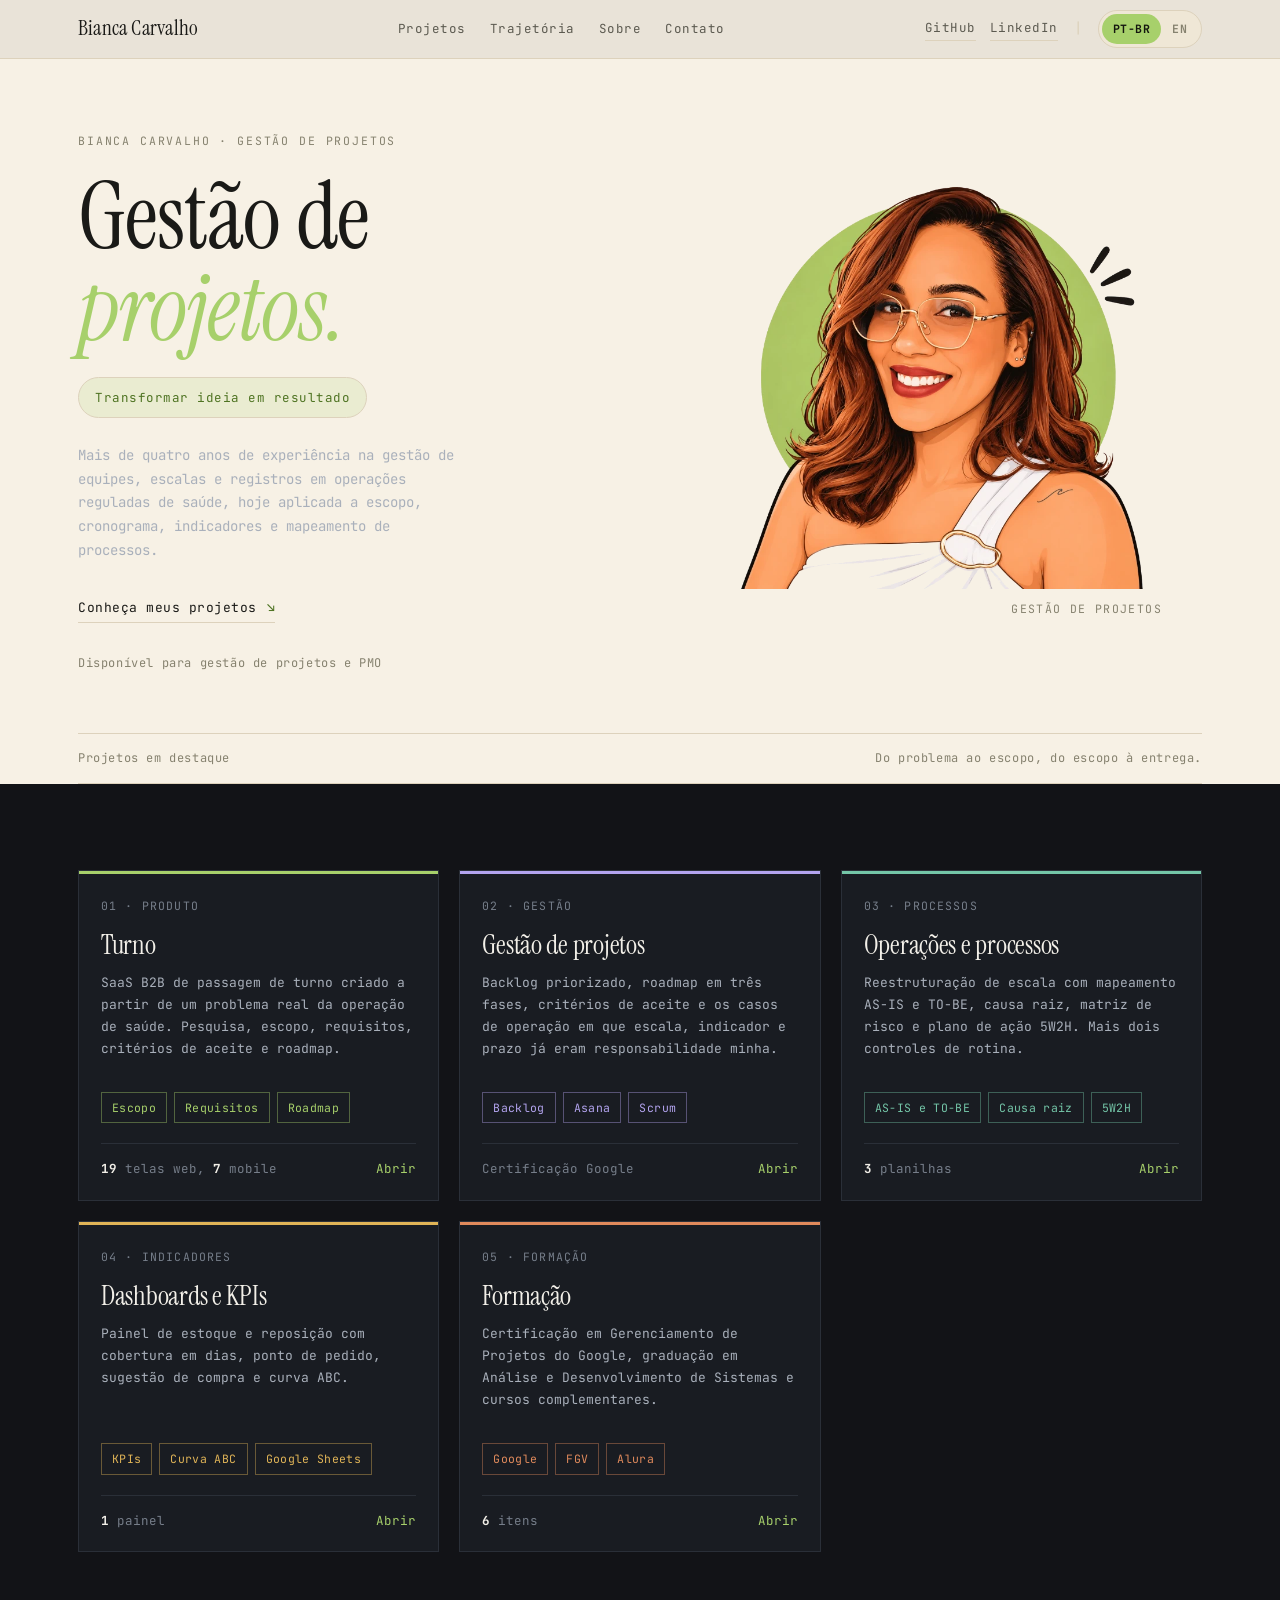
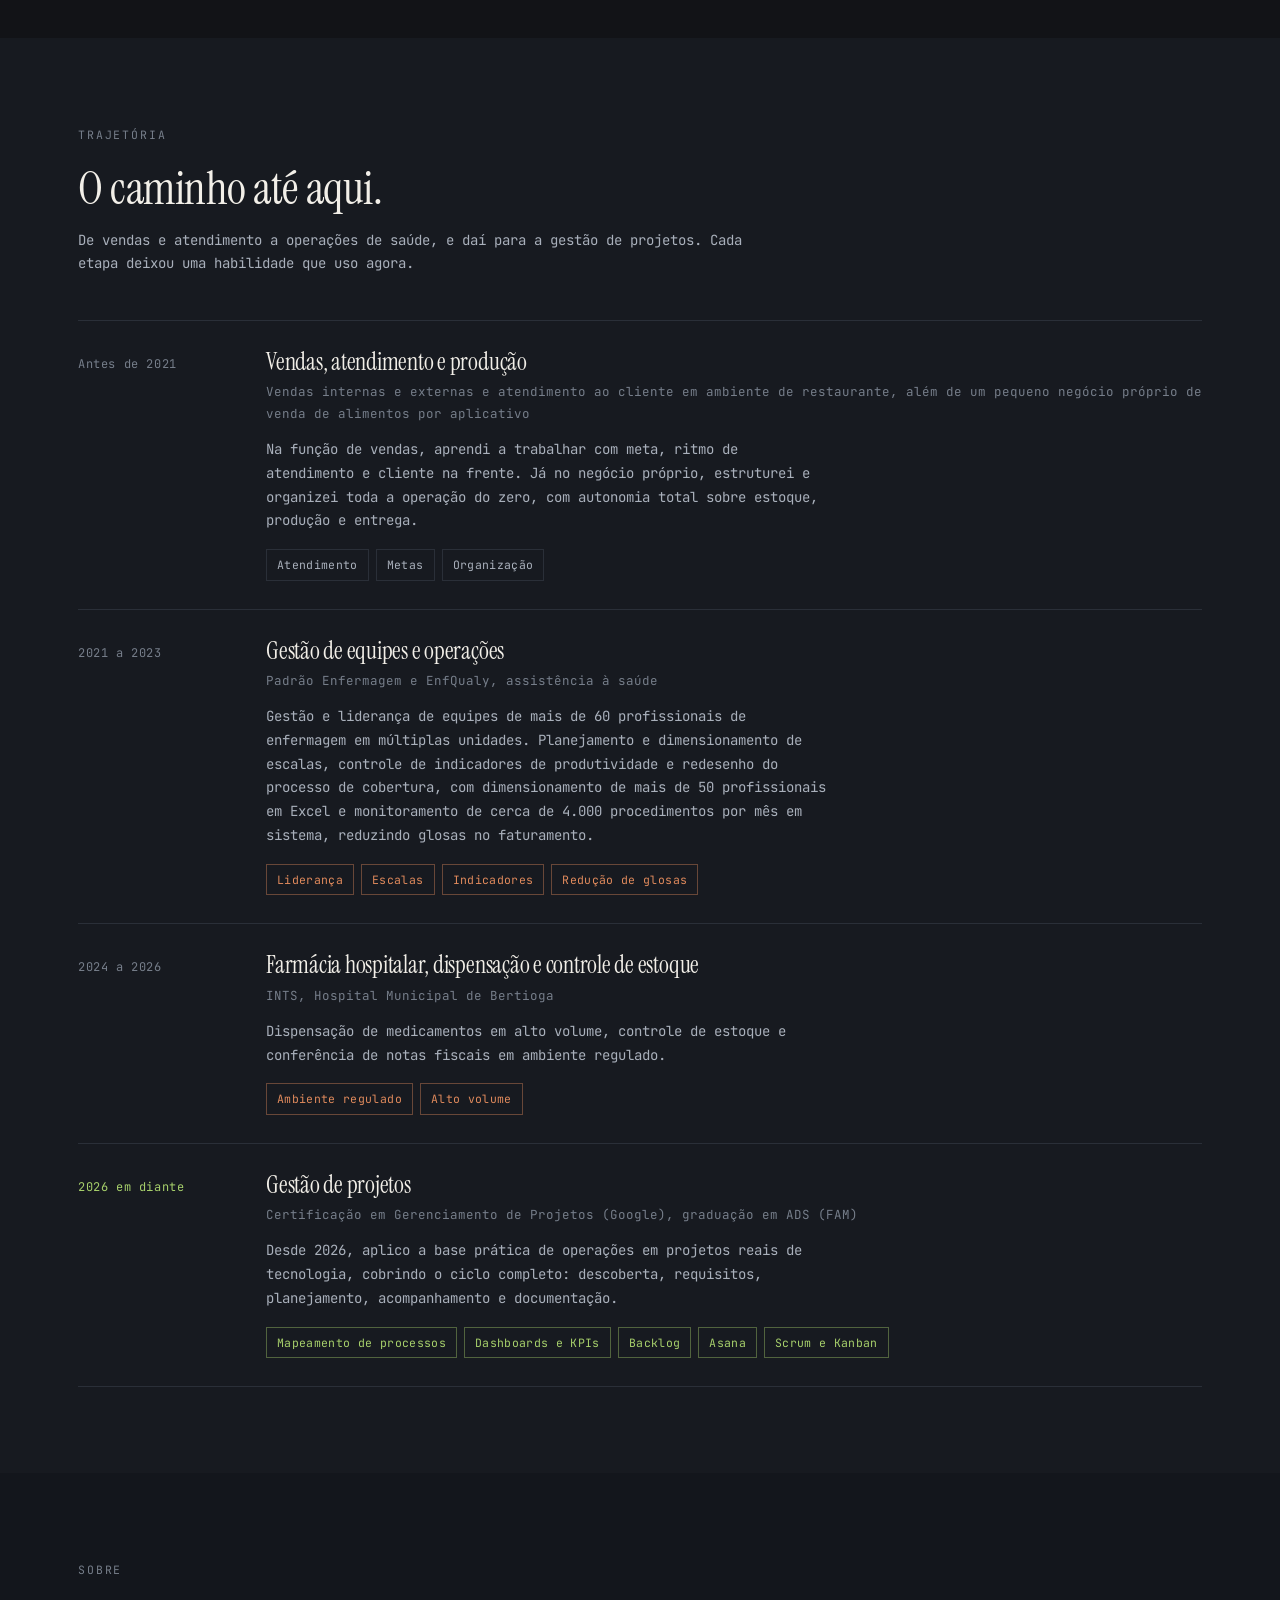
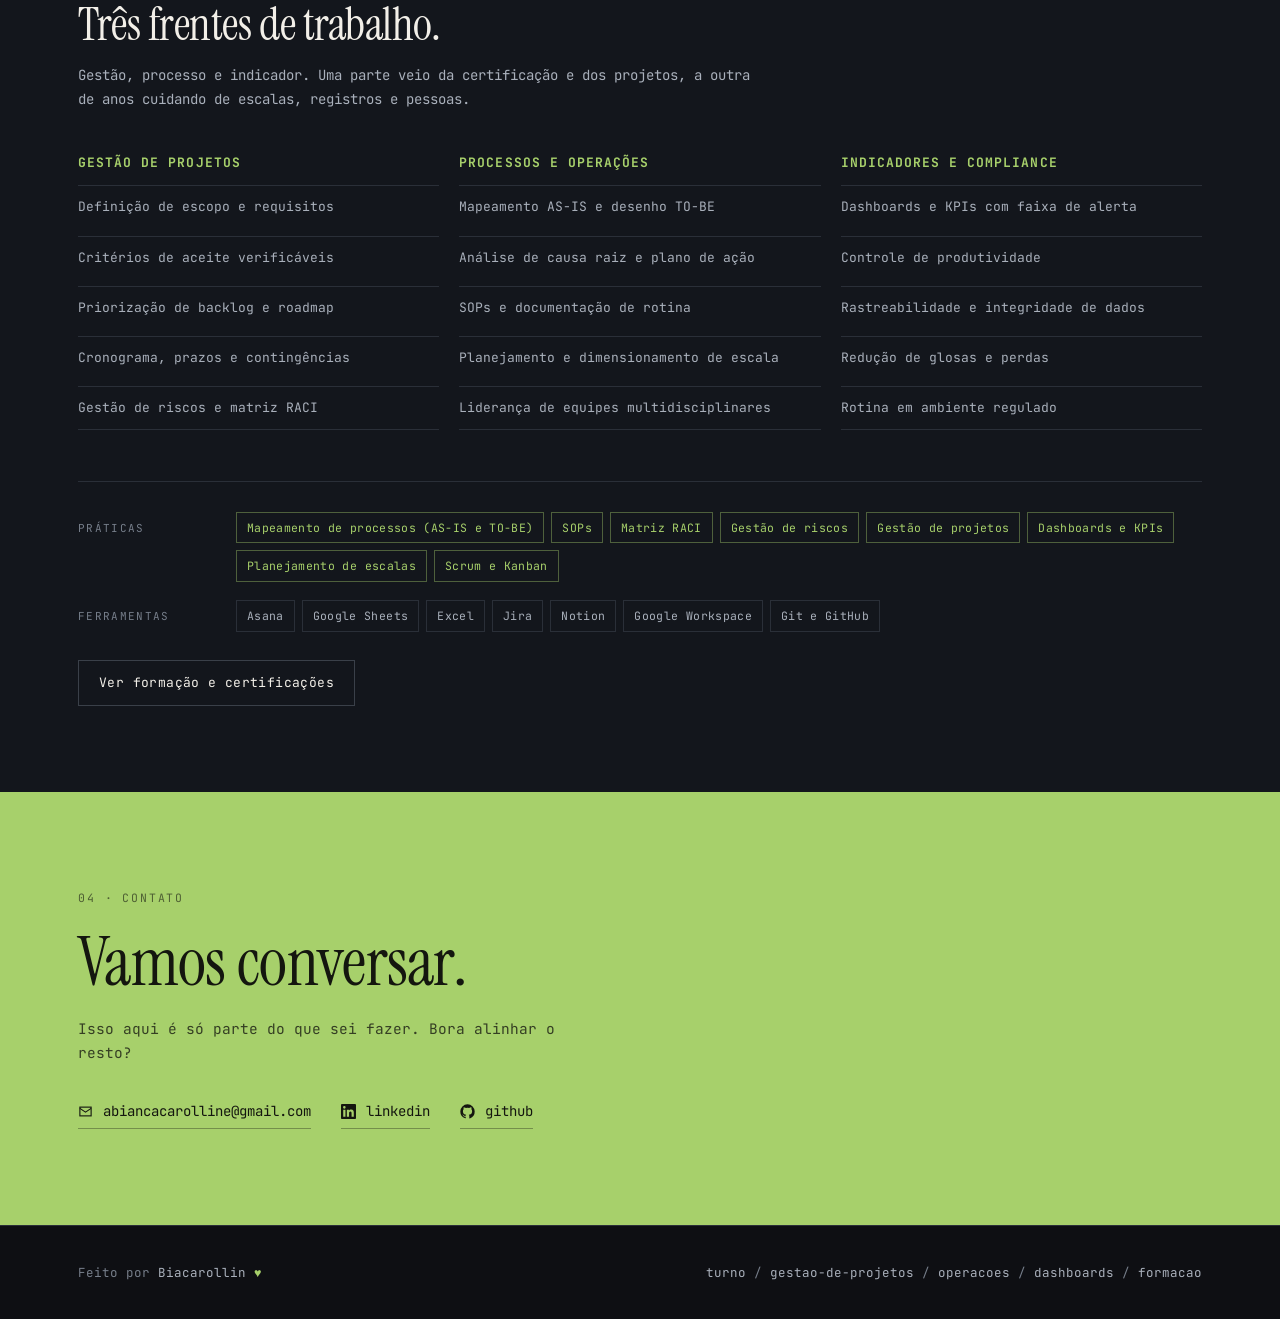
==== commit df10a83a: "Topo claro, seletor PT-BR e EN deslizante, frase de destaque e capitalizacao Co-Authored-By: Claude " ====
--- a/index.html
+++ b/index.html
@@ -58,23 +58,24 @@
 <body>
 <a class="skip" href="#conteudo" data-i18n="skip">Ir para o conteúdo</a>
 
-<header class="nav" id="nav">
+<header class="nav light" id="nav">
   <div class="wrap nav-in">
-    <a class="brand" href="#">bianca carvalho</a>
+    <a class="brand" href="#">Bianca Carvalho</a>
     <nav class="nav-links" aria-label="Seções">
-      <a href="#projetos" data-i18n="nav1">projetos</a>
-      <a href="#trajetoria" data-i18n="nav2">trajetória</a>
-      <a href="#sobre" data-i18n="nav3">sobre</a>
-      <a href="#contato" data-i18n="nav4">contato</a>
+      <a href="#projetos" data-i18n="nav1">Projetos</a>
+      <a href="#trajetoria" data-i18n="nav2">Trajetória</a>
+      <a href="#sobre" data-i18n="nav3">Sobre</a>
+      <a href="#contato" data-i18n="nav4">Contato</a>
     </nav>
     <div class="nav-right">
       <div class="nav-ext">
-        <a href="https://github.com/biacarollin" target="_blank" rel="noopener">github</a>
-        <a href="https://www.linkedin.com/in/biancacarvalhox" target="_blank" rel="noopener">linkedin</a>
+        <a href="https://github.com/biacarollin" target="_blank" rel="noopener">GitHub</a>
+        <a href="https://www.linkedin.com/in/biancacarvalhox" target="_blank" rel="noopener">LinkedIn</a>
       </div>
       <span class="nav-sep">|</span>
       <div class="lang" role="group" aria-label="Idioma">
-        <button type="button" data-lang="pt" class="active" onclick="setLang('pt')">PT</button>
+        <span class="knob" aria-hidden="true"></span>
+        <button type="button" data-lang="pt" class="active" onclick="setLang('pt')">PT-BR</button>
         <button type="button" data-lang="en" onclick="setLang('en')">EN</button>
       </div>
       <button class="nav-toggle" type="button" aria-label="Abrir menu" aria-expanded="false" onclick="toggleNav()">
@@ -86,13 +87,15 @@
 
 <main id="conteudo">
 
+  <div class="band-light">
   <section class="wrap hero">
     <div>
       <span class="eyebrow" data-i18n="hero.eyebrow">Bianca Carvalho · Gestão de projetos</span>
-      <h1 data-i18n="hero.h1">gestão de<br><em>projetos.</em></h1>
+      <h1 data-i18n="hero.h1">Gestão de<br><em>projetos.</em></h1>
+      <span class="tagline" data-i18n="hero.tagline">Transformar ideia em resultado</span>
       <p class="desc" data-i18n="hero.desc">Mais de quatro anos de experiência na gestão de equipes, escalas e registros em operações reguladas de saúde, hoje aplicada a escopo, cronograma, indicadores e mapeamento de processos.</p>
       <div class="hero-actions">
-        <a class="link-u" href="#projetos" data-i18n="hero.cta">conheça meus projetos <span class="ar">↘</span></a>
+        <a class="link-u" href="#projetos" data-i18n="hero.cta">Conheça meus projetos <span class="ar">↘</span></a>
       </div>
       <div class="hero-meta" data-i18n="hero.meta">Disponível para gestão de projetos e PMO</div>
     </div>
@@ -108,8 +111,9 @@
       <span data-i18n="strip.b">Do problema ao escopo, do escopo à entrega.</span>
     </div>
   </div>
-
-  <section class="section" id="projetos" style="border-top: none">
+  </div>
+
+  <section class="section tone-a" id="projetos" style="border-top: none">
     <div class="wrap">
       <div class="cards">
 
@@ -119,7 +123,7 @@
             <h3 data-i18n="c1.h3">Turno</h3>
             <p data-i18n="c1.p">SaaS B2B de passagem de turno criado a partir de um problema real da operação de saúde. Pesquisa, escopo, requisitos, critérios de aceite e roadmap.</p>
             <div class="tags" data-i18n="c1.tags"><span class="tag green">Escopo</span><span class="tag green">Requisitos</span><span class="tag green">Roadmap</span></div>
-            <div class="card-foot" data-i18n="c1.foot"><span><b>19</b> telas web, <b>7</b> mobile</span><span class="card-open">abrir</span></div>
+            <div class="card-foot" data-i18n="c1.foot"><span><b>19</b> telas web, <b>7</b> mobile</span><span class="card-open">Abrir</span></div>
           </div>
         </a>
 
@@ -129,7 +133,7 @@
             <h3 data-i18n="c2.h3">Gestão de projetos</h3>
             <p data-i18n="c2.p">Backlog priorizado, roadmap em três fases, critérios de aceite e os casos de operação em que escala, indicador e prazo já eram responsabilidade minha.</p>
             <div class="tags" data-i18n="c2.tags"><span class="tag lilac">Backlog</span><span class="tag lilac">Asana</span><span class="tag lilac">Scrum</span></div>
-            <div class="card-foot" data-i18n="c2.foot"><span>Certificação Google</span><span class="card-open">abrir</span></div>
+            <div class="card-foot" data-i18n="c2.foot"><span>Certificação Google</span><span class="card-open">Abrir</span></div>
           </div>
         </a>
 
@@ -139,7 +143,7 @@
             <h3 data-i18n="c3.h3">Operações e processos</h3>
             <p data-i18n="c3.p">Reestruturação de escala com mapeamento AS-IS e TO-BE, causa raiz, matriz de risco e plano de ação 5W2H. Mais dois controles de rotina.</p>
             <div class="tags" data-i18n="c3.tags"><span class="tag teal">AS-IS e TO-BE</span><span class="tag teal">Causa raiz</span><span class="tag teal">5W2H</span></div>
-            <div class="card-foot" data-i18n="c3.foot"><span><b>3</b> planilhas</span><span class="card-open">abrir</span></div>
+            <div class="card-foot" data-i18n="c3.foot"><span><b>3</b> planilhas</span><span class="card-open">Abrir</span></div>
           </div>
         </a>
 
@@ -149,7 +153,7 @@
             <h3 data-i18n="c4.h3">Dashboards e KPIs</h3>
             <p data-i18n="c4.p">Painel de estoque e reposição com cobertura em dias, ponto de pedido, sugestão de compra e curva ABC.</p>
             <div class="tags" data-i18n="c4.tags"><span class="tag amber">KPIs</span><span class="tag amber">Curva ABC</span><span class="tag amber">Google Sheets</span></div>
-            <div class="card-foot" data-i18n="c4.foot"><span><b>1</b> painel</span><span class="card-open">abrir</span></div>
+            <div class="card-foot" data-i18n="c4.foot"><span><b>1</b> painel</span><span class="card-open">Abrir</span></div>
           </div>
         </a>
 
@@ -159,19 +163,19 @@
             <h3 data-i18n="c5.h3">Formação</h3>
             <p data-i18n="c5.p">Certificação em Gerenciamento de Projetos do Google, graduação em Análise e Desenvolvimento de Sistemas e cursos complementares.</p>
             <div class="tags" data-i18n="c5.tags"><span class="tag warm">Google</span><span class="tag warm">FGV</span><span class="tag warm">Alura</span></div>
-            <div class="card-foot" data-i18n="c5.foot"><span><b>6</b> itens</span><span class="card-open">abrir</span></div>
-          </div>
-        </a>
-
-      </div>
-    </div>
-  </section>
-
-  <section class="section" id="trajetoria">
+            <div class="card-foot" data-i18n="c5.foot"><span><b>6</b> itens</span><span class="card-open">Abrir</span></div>
+          </div>
+        </a>
+
+      </div>
+    </div>
+  </section>
+
+  <section class="section tone-b" id="trajetoria">
     <div class="wrap">
       <div class="section-head">
         <span class="eyebrow" data-i18n="tj.eyebrow">Trajetória</span>
-        <h2 data-i18n="tj.h2">o caminho até aqui.</h2>
+        <h2 data-i18n="tj.h2">O caminho até aqui.</h2>
         <p data-i18n="tj.p">De vendas e atendimento a operações de saúde, e daí para a gestão de projetos. Cada etapa deixou uma habilidade que uso agora.</p>
       </div>
 
@@ -219,11 +223,11 @@
     </div>
   </section>
 
-  <section class="section" id="sobre">
+  <section class="section tone-c" id="sobre">
     <div class="wrap">
       <div class="section-head">
         <span class="eyebrow" data-i18n="sk.eyebrow">Sobre</span>
-        <h2 data-i18n="sk.h2">três frentes de trabalho.</h2>
+        <h2 data-i18n="sk.h2">Três frentes de trabalho.</h2>
         <p data-i18n="sk.p">Gestão, processo e indicador. Uma parte veio da certificação e dos projetos, a outra de anos cuidando de escalas, registros e pessoas.</p>
       </div>
 
@@ -272,7 +276,7 @@
       </div>
 
       <div class="edu-more">
-        <a class="btn" href="formacao/" data-i18n="ed.more">ver formação e certificações</a>
+        <a class="btn" href="formacao/" data-i18n="ed.more">Ver formação e certificações</a>
       </div>
     </div>
   </section>
@@ -280,7 +284,7 @@
   <section class="contact" id="contato">
     <div class="wrap">
       <span class="eyebrow" data-i18n="ct.eyebrow">04 · Contato</span>
-      <h2 data-i18n="ct.h2">vamos conversar.</h2>
+      <h2 data-i18n="ct.h2">Vamos conversar.</h2>
       <p data-i18n="ct.p">Isso aqui é só parte do que sei fazer. Bora alinhar o resto?</p>
       <div class="contact-links">
         <a href="mailto:abiancacarolline@gmail.com">
@@ -300,7 +304,7 @@
   </section>
 </main>
 
-<footer class="footer">
+<footer class="footer tone-d">
   <div class="wrap footer-in">
     <span><span data-i18n="ft.made">Feito por</span> <a href="https://github.com/biacarollin" target="_blank" rel="noopener">Biacarollin</a> <span class="heart">♥</span></span>
     <span><a href="turno/">turno</a> / <a href="gestao-de-projetos/">gestao-de-projetos</a> / <a href="operacoes/">operacoes</a> / <a href="dashboards/">dashboards</a> / <a href="formacao/">formacao</a></span>
@@ -311,11 +315,12 @@
   var TITLES = { pt: 'Bianca Carvalho | Gestão de Projetos', en: 'Bianca Carvalho | Project Management' };
   var EN = {
     'skip': 'Skip to content',
-    'nav1': 'projects', 'nav2': 'path', 'nav3': 'about', 'nav4': 'contact',
+    'nav1': 'Projects', 'nav2': 'Path', 'nav3': 'About', 'nav4': 'Contact',
     'hero.eyebrow': 'Bianca Carvalho · Project management',
-    'hero.h1': 'project<br><em>management.</em>',
+    'hero.h1': 'Project<br><em>management.</em>',
+    'hero.tagline': 'Turning an idea into a result',
     'hero.desc': 'More than four years of experience managing teams, schedules and records in regulated healthcare operations, now applied to scope, timeline, indicators and process mapping.',
-    'hero.cta': 'see my projects <span class="ar">↘</span>',
+    'hero.cta': 'See my projects <span class="ar">↘</span>',
     'hero.meta': 'Open to project management and PMO roles',
     'hero.cap': 'Project management',
     'strip.a': 'Featured projects',
@@ -324,29 +329,29 @@
     'c1.h3': 'Turno',
     'c1.p': 'A B2B SaaS for shift handover built from a real healthcare operations problem. Research, scope, requirements, acceptance criteria and roadmap.',
     'c1.tags': '<span class="tag green">Scope</span><span class="tag green">Requirements</span><span class="tag green">Roadmap</span>',
-    'c1.foot': '<span><b>19</b> web screens, <b>7</b> mobile</span><span class="card-open">open</span>',
+    'c1.foot': '<span><b>19</b> web screens, <b>7</b> mobile</span><span class="card-open">Open</span>',
     'c2.num': '02 · Management',
     'c2.h3': 'Project management',
     'c2.p': 'A prioritized backlog, a three-phase roadmap, acceptance criteria and the operations cases where schedule, indicator and deadline were already my responsibility.',
     'c2.tags': '<span class="tag lilac">Backlog</span><span class="tag lilac">Asana</span><span class="tag lilac">Scrum</span>',
-    'c2.foot': '<span>Google certificate</span><span class="card-open">open</span>',
+    'c2.foot': '<span>Google certificate</span><span class="card-open">Open</span>',
     'c3.num': '03 · Process',
     'c3.h3': 'Operations and process',
     'c3.p': 'Schedule restructuring with as-is and to-be mapping, root cause, risk matrix and a 5W2H action plan. Plus two day-to-day control files.',
     'c3.tags': '<span class="tag teal">As-is and to-be</span><span class="tag teal">Root cause</span><span class="tag teal">5W2H</span>',
-    'c3.foot': '<span><b>3</b> files</span><span class="card-open">open</span>',
+    'c3.foot': '<span><b>3</b> files</span><span class="card-open">Open</span>',
     'c4.num': '04 · Indicators',
     'c4.h3': 'Dashboards and KPIs',
     'c4.p': 'An inventory and replenishment dashboard with coverage in days, reorder point, suggested order and ABC analysis.',
     'c4.tags': '<span class="tag amber">KPIs</span><span class="tag amber">ABC analysis</span><span class="tag amber">Google Sheets</span>',
-    'c4.foot': '<span><b>1</b> dashboard</span><span class="card-open">open</span>',
+    'c4.foot': '<span><b>1</b> dashboard</span><span class="card-open">Open</span>',
     'c5.num': '05 · Education',
     'c5.h3': 'Education',
     'c5.p': 'Google Project Management certificate, a degree in Systems Analysis and Development and complementary courses.',
     'c5.tags': '<span class="tag warm">Google</span><span class="tag warm">FGV</span><span class="tag warm">Alura</span>',
-    'c5.foot': '<span><b>6</b> items</span><span class="card-open">open</span>',
+    'c5.foot': '<span><b>6</b> items</span><span class="card-open">Open</span>',
     'tj.eyebrow': 'Path',
-    'tj.h2': 'how I got here.',
+    'tj.h2': 'How I got here.',
     'tj.p': 'From sales and customer service to healthcare operations, and from there into project management. Each step left a skill I still use.',
     'tl1.when': 'Before 2021',
     'tl1.h3': 'Sales, customer service and production',
@@ -369,7 +374,7 @@
     'tl4.p': 'Since 2026, I have been applying that practical operations background to real technology projects, covering the full cycle: discovery, requirements, planning, follow-up and documentation.',
     'tl4.tags': '<span class="tag green">Process mapping</span><span class="tag green">Dashboards and KPIs</span><span class="tag green">Backlog</span><span class="tag green">Asana</span><span class="tag green">Scrum and Kanban</span>',
     'sk.eyebrow': 'About',
-    'sk.h2': 'three areas of work.',
+    'sk.h2': 'Three areas of work.',
     'sk.p': 'Management, process and indicators. Part of it came from the certificate and the projects, the rest from years taking care of schedules, records and people.',
     'sk1.h3': 'Project management',
     'sk1.ul': '<li>Scope and requirements definition</li><li>Verifiable acceptance criteria</li><li>Backlog prioritization and roadmap</li><li>Timeline, deadlines and contingencies</li><li>Risk management and RACI matrix</li>',
@@ -381,9 +386,9 @@
     'tools.t1': '<span class="tag green">Process mapping (as-is and to-be)</span><span class="tag green">SOPs</span><span class="tag green">RACI matrix</span><span class="tag green">Risk management</span><span class="tag green">Project management</span><span class="tag green">Dashboards and KPIs</span><span class="tag green">Shift planning</span><span class="tag green">Scrum and Kanban</span>',
     'tools.l2': 'Tools',
     'tools.t2': '<span class="tag">Asana</span><span class="tag">Google Sheets</span><span class="tag">Excel</span><span class="tag">Jira</span><span class="tag">Notion</span><span class="tag">Google Workspace</span><span class="tag">Git and GitHub</span>',
-    'ed.more': 'see education and certificates',
+    'ed.more': 'See education and certificates',
     'ct.eyebrow': '04 · Contact',
-    'ct.h2': "let's talk.",
+    'ct.h2': "Let's talk.",
     'ct.p': 'This is only part of what I can do. Shall we go through the rest?',
     'ft.made': 'Made by'
   };
--- a/assets/css/style.css
+++ b/assets/css/style.css
@@ -249,3 +249,76 @@
   .kv dd { margin-bottom: 12px; }
   .wrap { padding-left: 20px; padding-right: 20px; }
 }
+
+/* ---------- Topo claro e variação de fundo por seção ---------- */
+:root {
+  --cream: #f7f1e5;
+  --cream-2: #efe7d6;
+  --cream-line: #ddd2bc;
+  --cream-ink: #1a1a17;
+  --cream-ink-2: #5c5a50;
+  --cream-ink-3: #86826f;
+  --green-ink: #4e7322;
+}
+
+/* Navegação clara */
+.nav.light { background: rgba(247, 241, 229, 0.94); border-bottom-color: var(--cream-line); }
+.nav.light .brand { color: var(--cream-ink); }
+.nav.light .brand:hover { color: var(--green-ink); }
+.nav.light .nav-links a { color: var(--cream-ink-2); }
+.nav.light .nav-links a:hover { color: var(--green-ink); }
+.nav.light .nav-ext a { color: var(--cream-ink-2); border-bottom-color: var(--cream-line); }
+.nav.light .nav-ext a:hover { color: var(--green-ink); border-bottom-color: var(--green-ink); }
+.nav.light .nav-sep { color: var(--cream-line); }
+.nav.light .nav-toggle { border-color: var(--cream-line); color: var(--cream-ink); }
+@media (max-width: 760px) {
+  .nav.light .nav-links { background: var(--cream); border-bottom-color: var(--cream-line); }
+  .nav.light .nav-links a { border-bottom-color: var(--cream-line); }
+}
+
+/* Interruptor de idioma */
+.lang {
+  position: relative; display: inline-flex; align-items: center; gap: 0;
+  padding: 3px; border-radius: 999px; background: var(--surface-2); border: 1px solid var(--line-2);
+}
+.lang button {
+  position: relative; z-index: 1; border: 0; background: transparent; cursor: pointer;
+  font: inherit; font-size: 11.5px; font-weight: 700; letter-spacing: 0.04em;
+  color: var(--ink-3); padding: 5px 11px; border-radius: 999px; transition: color 0.18s;
+}
+.lang button.active { color: #14160f; }
+.lang button:not(.active):hover { color: var(--ink); }
+.lang .knob {
+  position: absolute; top: 3px; bottom: 3px; left: 3px;
+  border-radius: 999px; background: var(--green);
+  transition: transform 0.22s ease, width 0.22s ease;
+}
+.nav.light .lang { background: var(--cream-2); border-color: var(--cream-line); }
+.nav.light .lang button { color: var(--cream-ink-3); }
+.nav.light .lang button.active { color: #14160f; }
+.nav.light .lang button:not(.active):hover { color: var(--cream-ink); }
+
+/* Faixa clara do topo da página inicial */
+.band-light { background: var(--cream); color: var(--cream-ink); }
+.band-light .eyebrow { color: var(--cream-ink-3); }
+.band-light h1 { color: var(--cream-ink); }
+.band-light h1 em { color: var(--green-ink); }
+.band-light .desc { color: var(--cream-ink-2); }
+.band-light .link-u { color: var(--cream-ink); border-bottom-color: var(--cream-line); }
+.band-light .link-u:hover { color: var(--green-ink); border-bottom-color: var(--green-ink); }
+.band-light .link-u .ar { color: var(--green-ink); }
+.band-light .hero-meta { color: var(--cream-ink-3); }
+.band-light .portrait figcaption { color: var(--cream-ink-3); }
+.band-light .strip { border-color: var(--cream-line); color: var(--cream-ink-3); }
+.band-light .tagline {
+  display: inline-block; margin-top: 22px; padding: 9px 16px;
+  border: 1px solid var(--cream-line); border-radius: 999px;
+  font-size: 12.5px; letter-spacing: 0.04em; color: var(--green-ink); background: rgba(167, 208, 107, 0.16);
+}
+
+/* Fundos alternados nas seções escuras */
+.section.tone-a { background: var(--bg); }
+.section.tone-b { background: #171a20; }
+.section.tone-c { background: #13161c; }
+.section.tone-b, .section.tone-c { border-top-color: transparent; }
+.footer.tone-d { background: #0e0f13; }
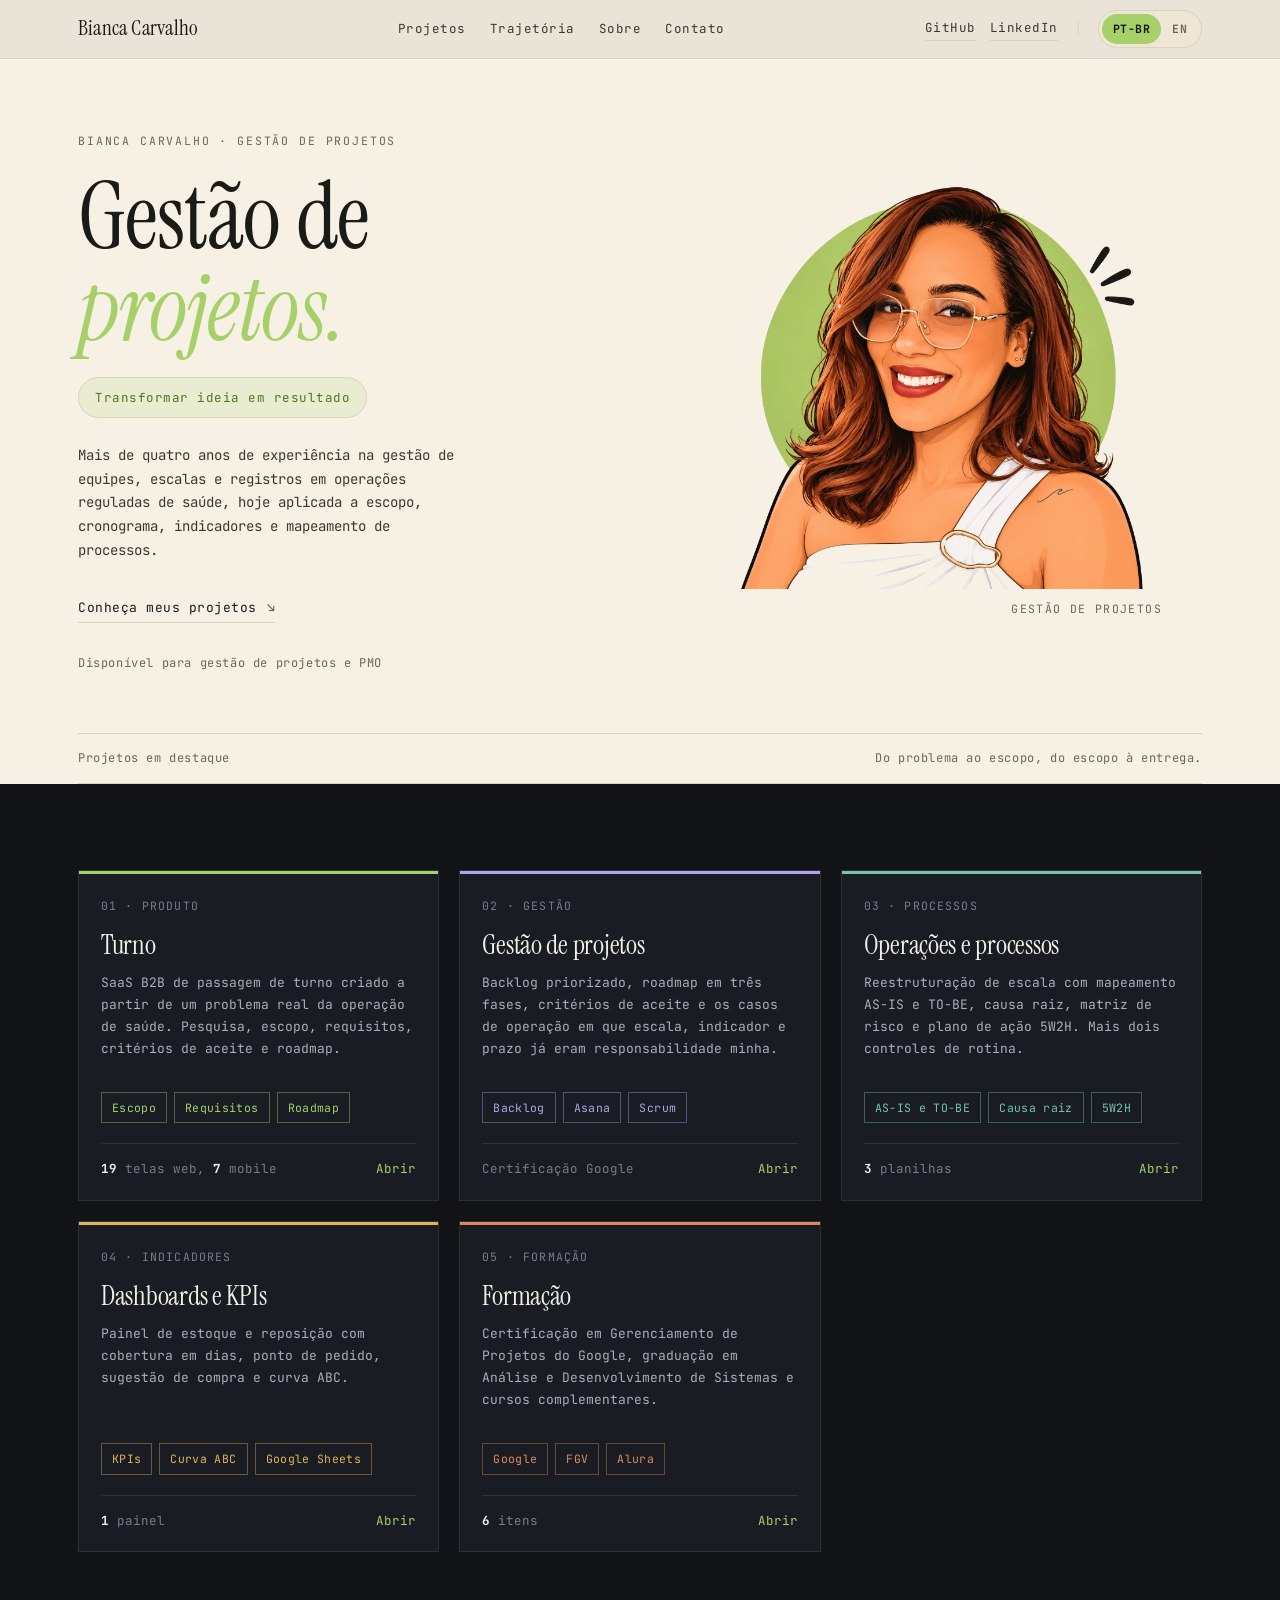
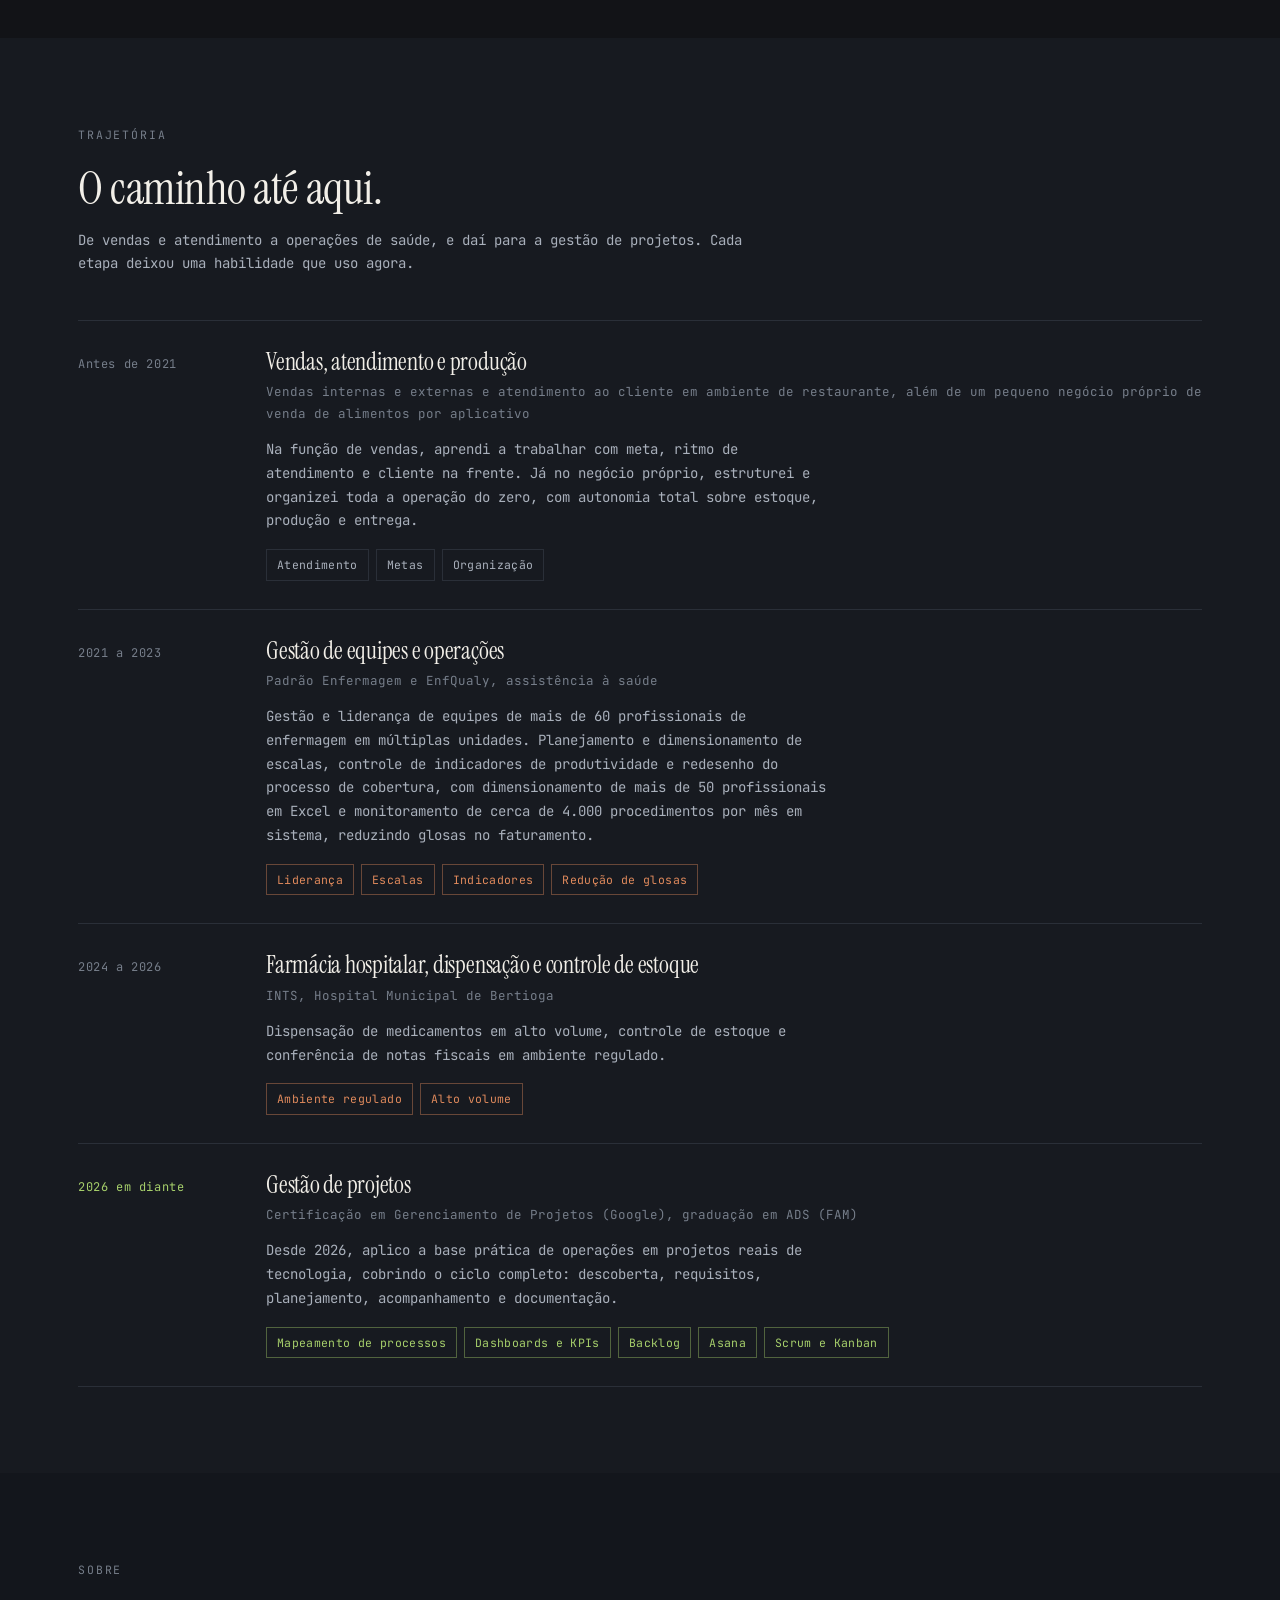
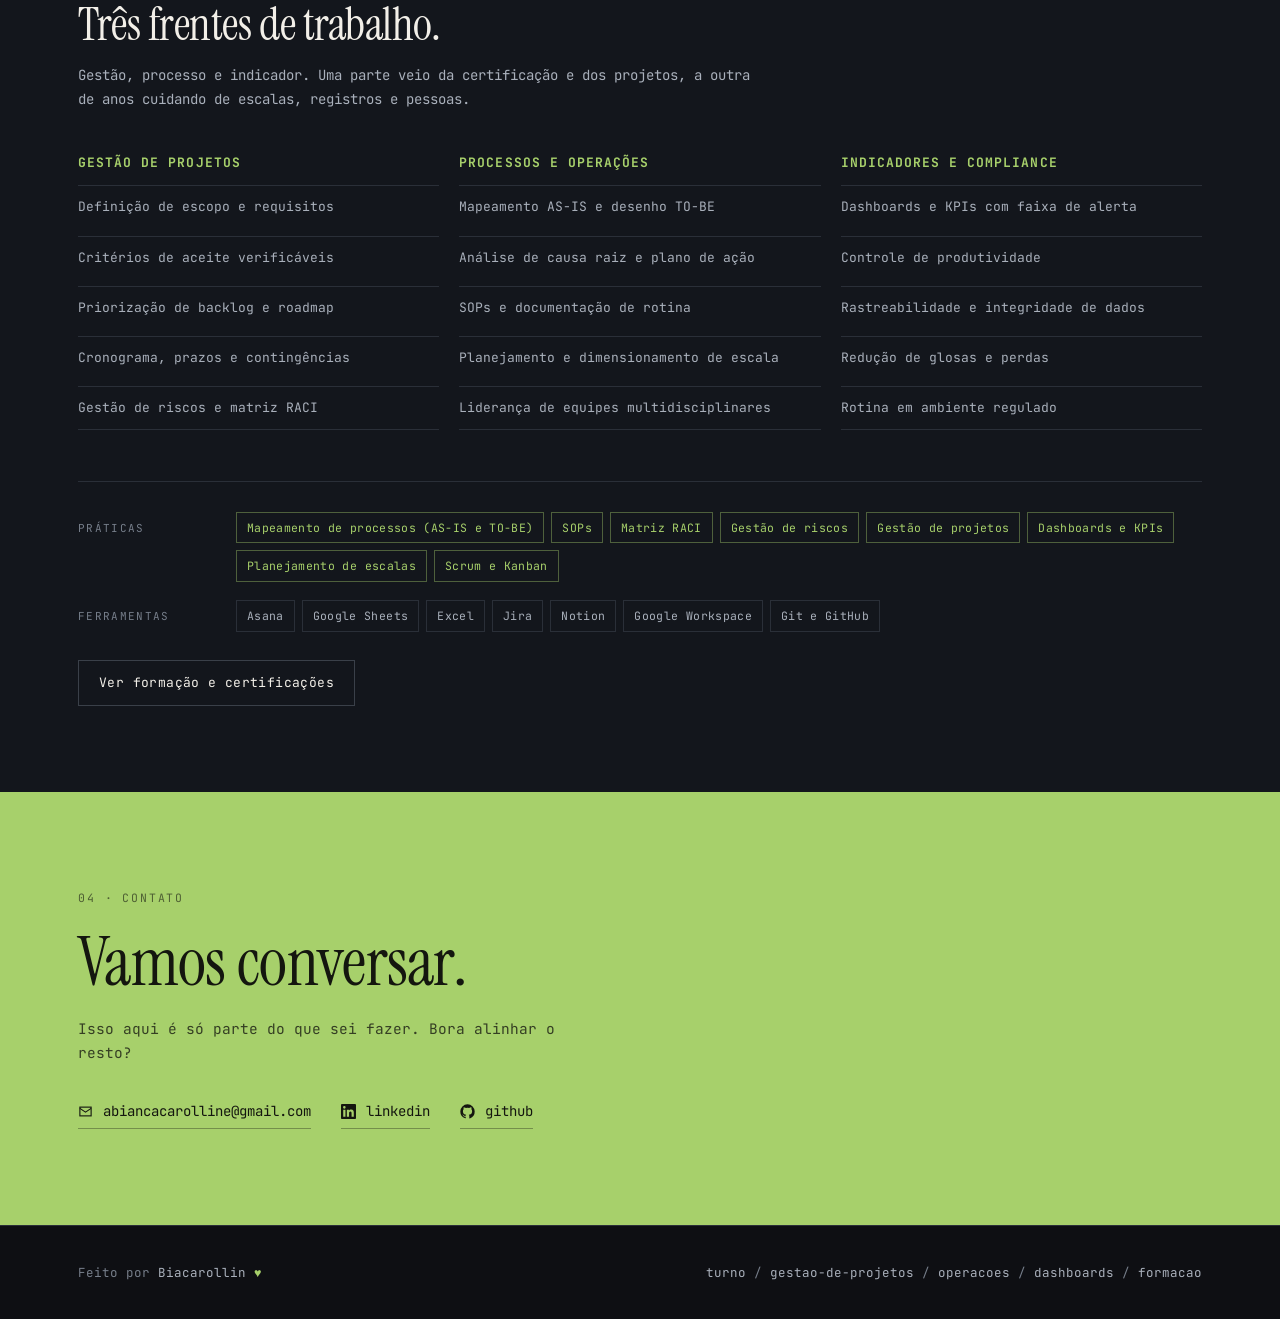
==== commit f3205815: "Escurece o texto do topo claro Co-Authored-By: Claude Opus 5 <noreply@anthropic.com>" ====
--- a/index.html
+++ b/index.html
@@ -13,13 +13,13 @@
   .hero { padding-block: 72px 60px; display: grid; grid-template-columns: 1.08fr 0.92fr; gap: 56px; align-items: center; }
   .hero h1 { font-size: clamp(46px, 7.4vw, 92px); line-height: 1.0; }
   .hero h1 em { font-style: italic; color: var(--green); }
-  .hero .desc { margin-top: 26px; max-width: 48ch; color: var(--ink-2); }
+  .hero .desc { margin-top: 26px; max-width: 48ch; }
   .hero-actions { margin-top: 34px; display: flex; flex-wrap: wrap; gap: 14px 26px; align-items: center; }
-  .hero-meta { margin-top: 30px; font-size: 12px; letter-spacing: 0.05em; color: var(--ink-3); }
+  .hero-meta { margin-top: 30px; font-size: 12px; letter-spacing: 0.05em; }
 
   .portrait { position: relative; justify-self: end; width: 100%; max-width: 440px; }
   .portrait img { width: 100%; height: auto; }
-  .portrait figcaption { margin-top: 10px; text-align: right; word-break: break-word; font-size: 11.5px; letter-spacing: 0.12em; text-transform: uppercase; color: var(--ink-3); }
+  .portrait figcaption { margin-top: 10px; text-align: right; word-break: break-word; font-size: 11.5px; letter-spacing: 0.12em; text-transform: uppercase; }
 
   .path { display: grid; gap: 0; }
   .tl { display: grid; grid-template-columns: 160px 1fr; gap: 28px; padding: 28px 0; border-top: 1px solid var(--line); }
--- a/assets/css/style.css
+++ b/assets/css/style.css
@@ -256,8 +256,8 @@
   --cream-2: #efe7d6;
   --cream-line: #ddd2bc;
   --cream-ink: #1a1a17;
-  --cream-ink-2: #5c5a50;
-  --cream-ink-3: #86826f;
+  --cream-ink-2: #3a382f;
+  --cream-ink-3: #6b6757;
   --green-ink: #4e7322;
 }
 
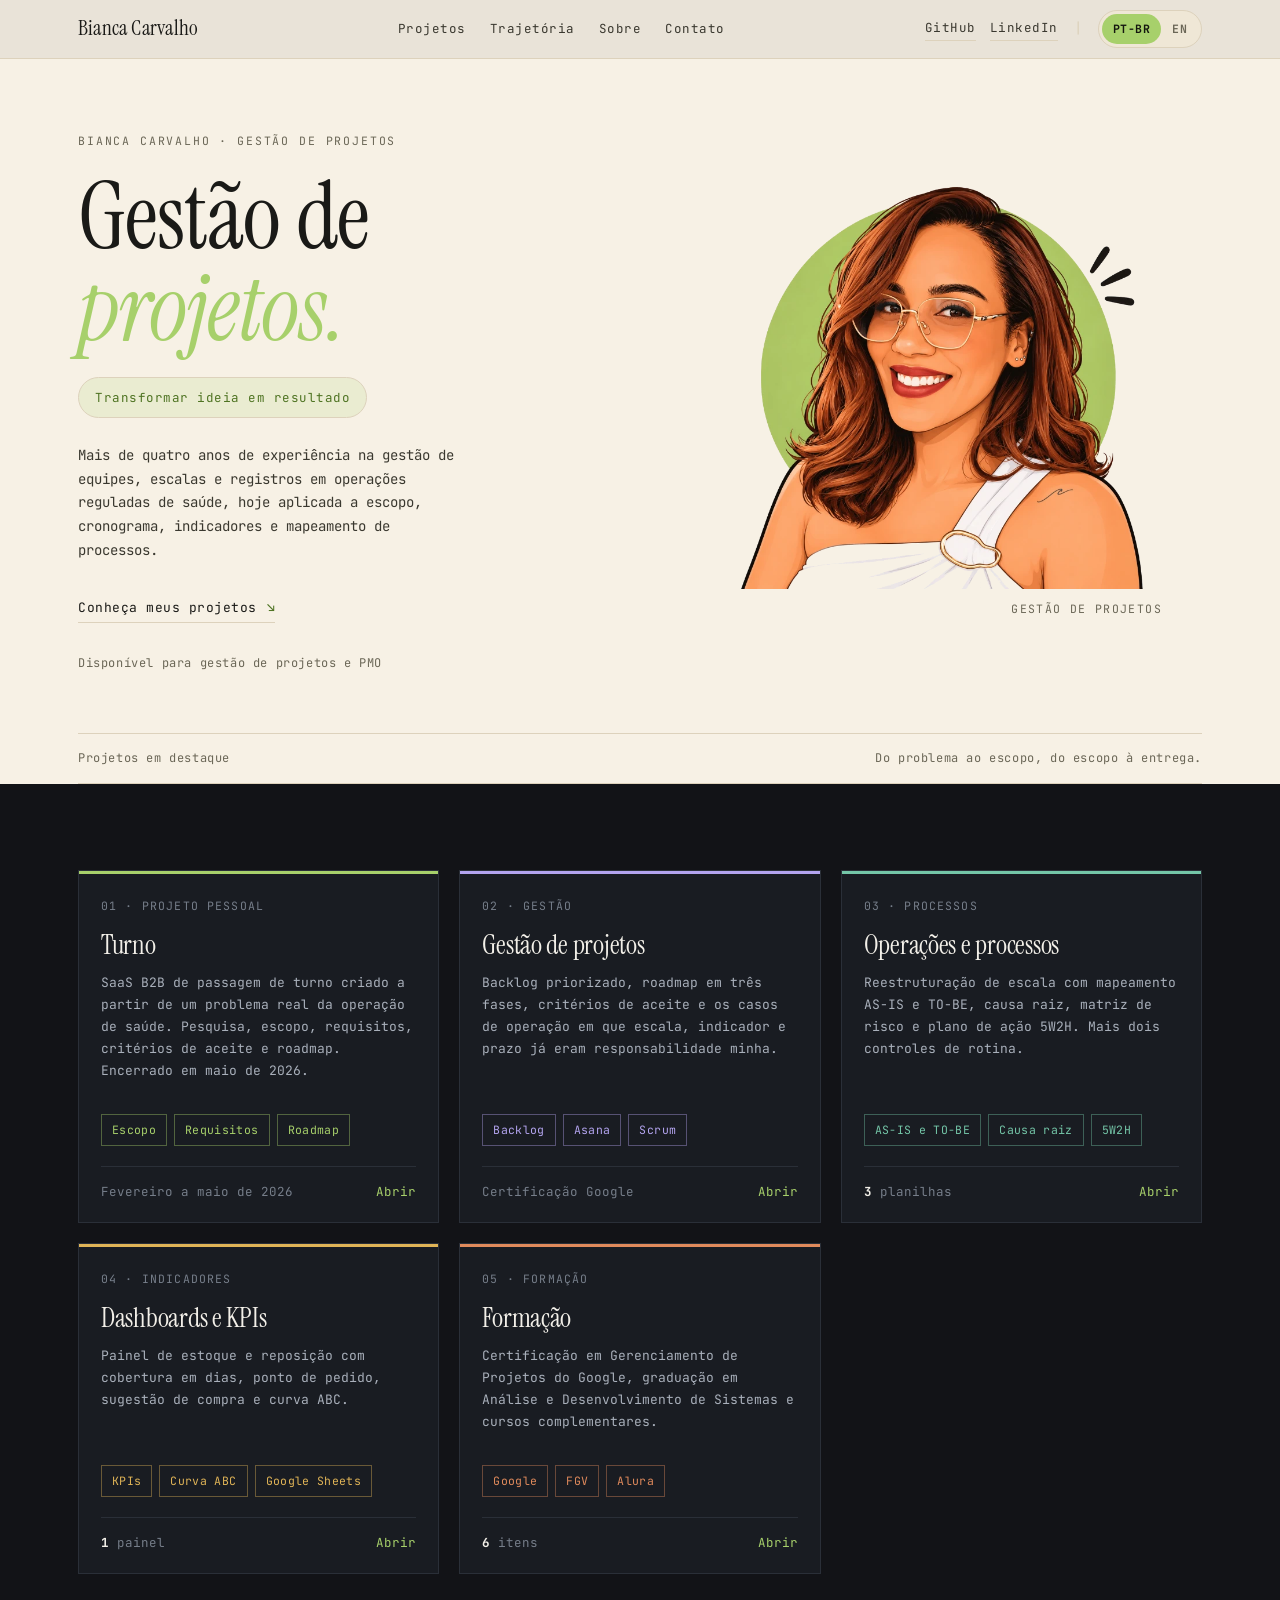
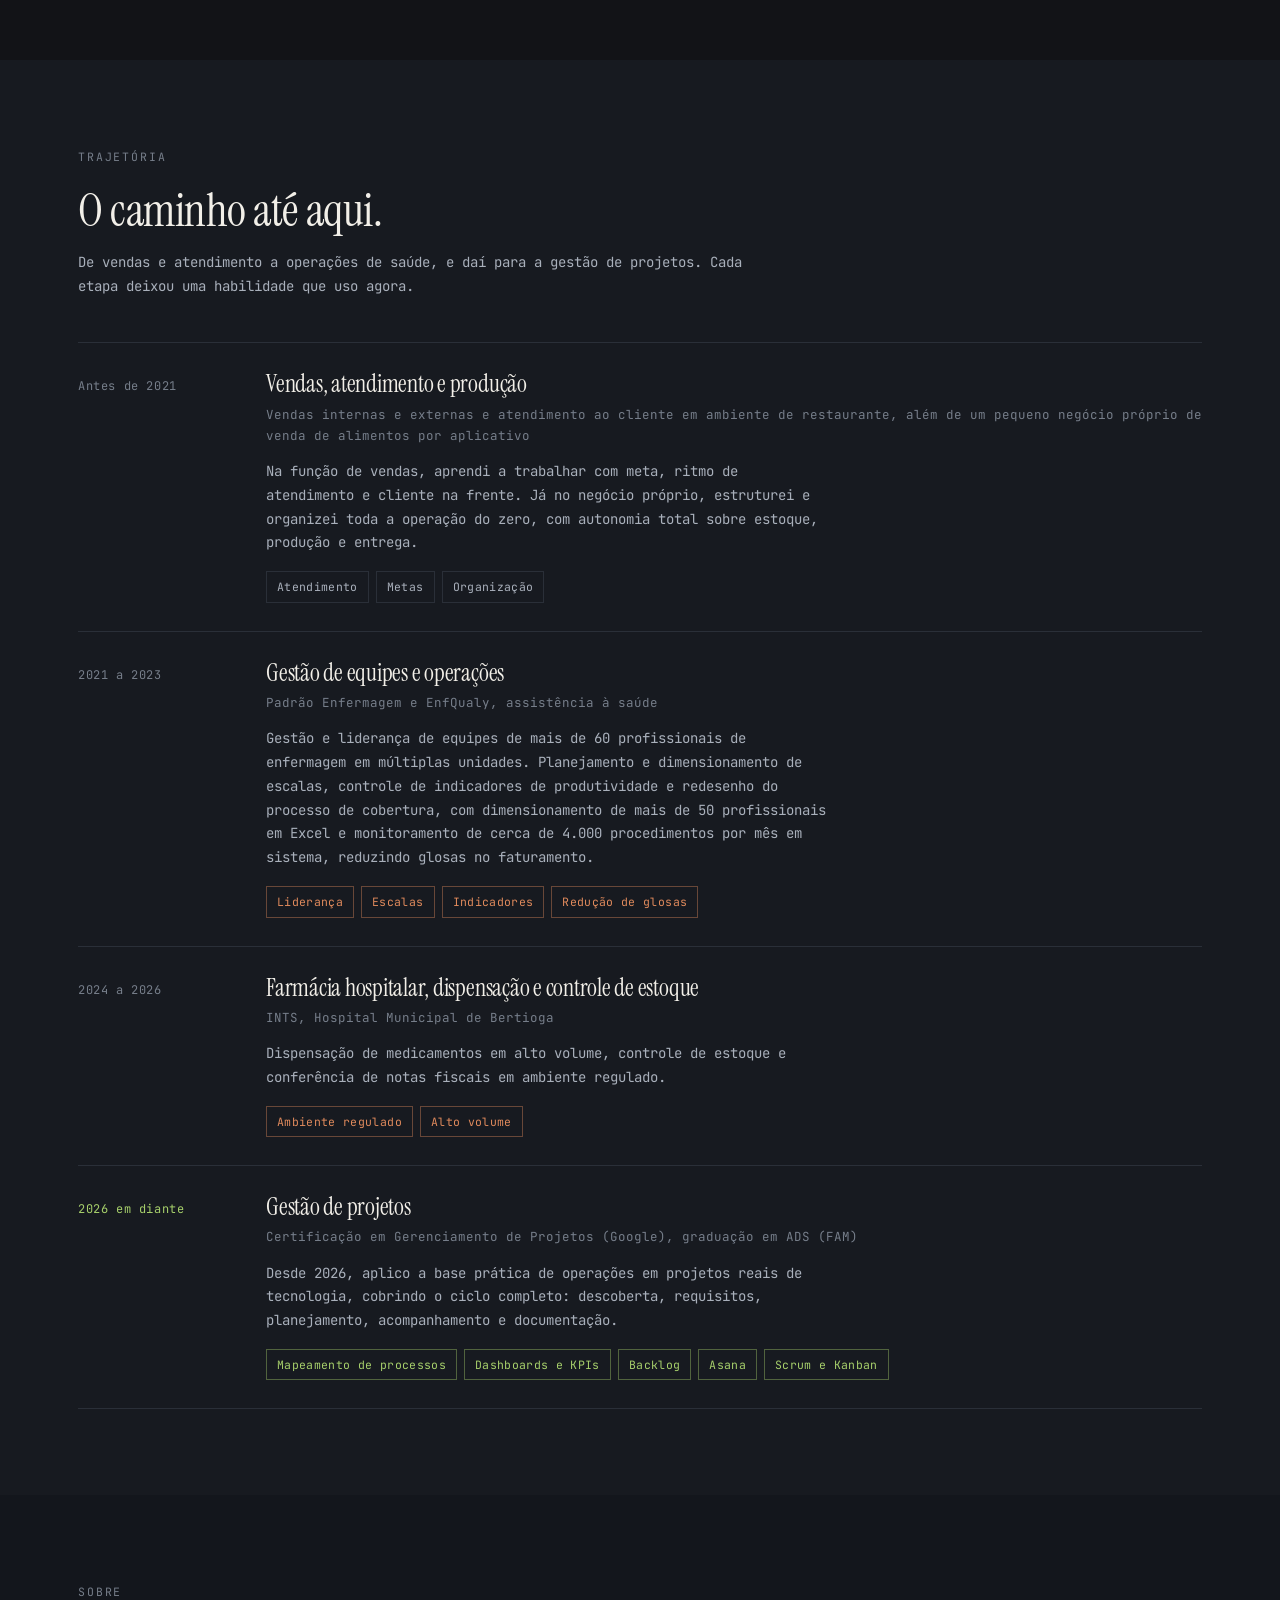
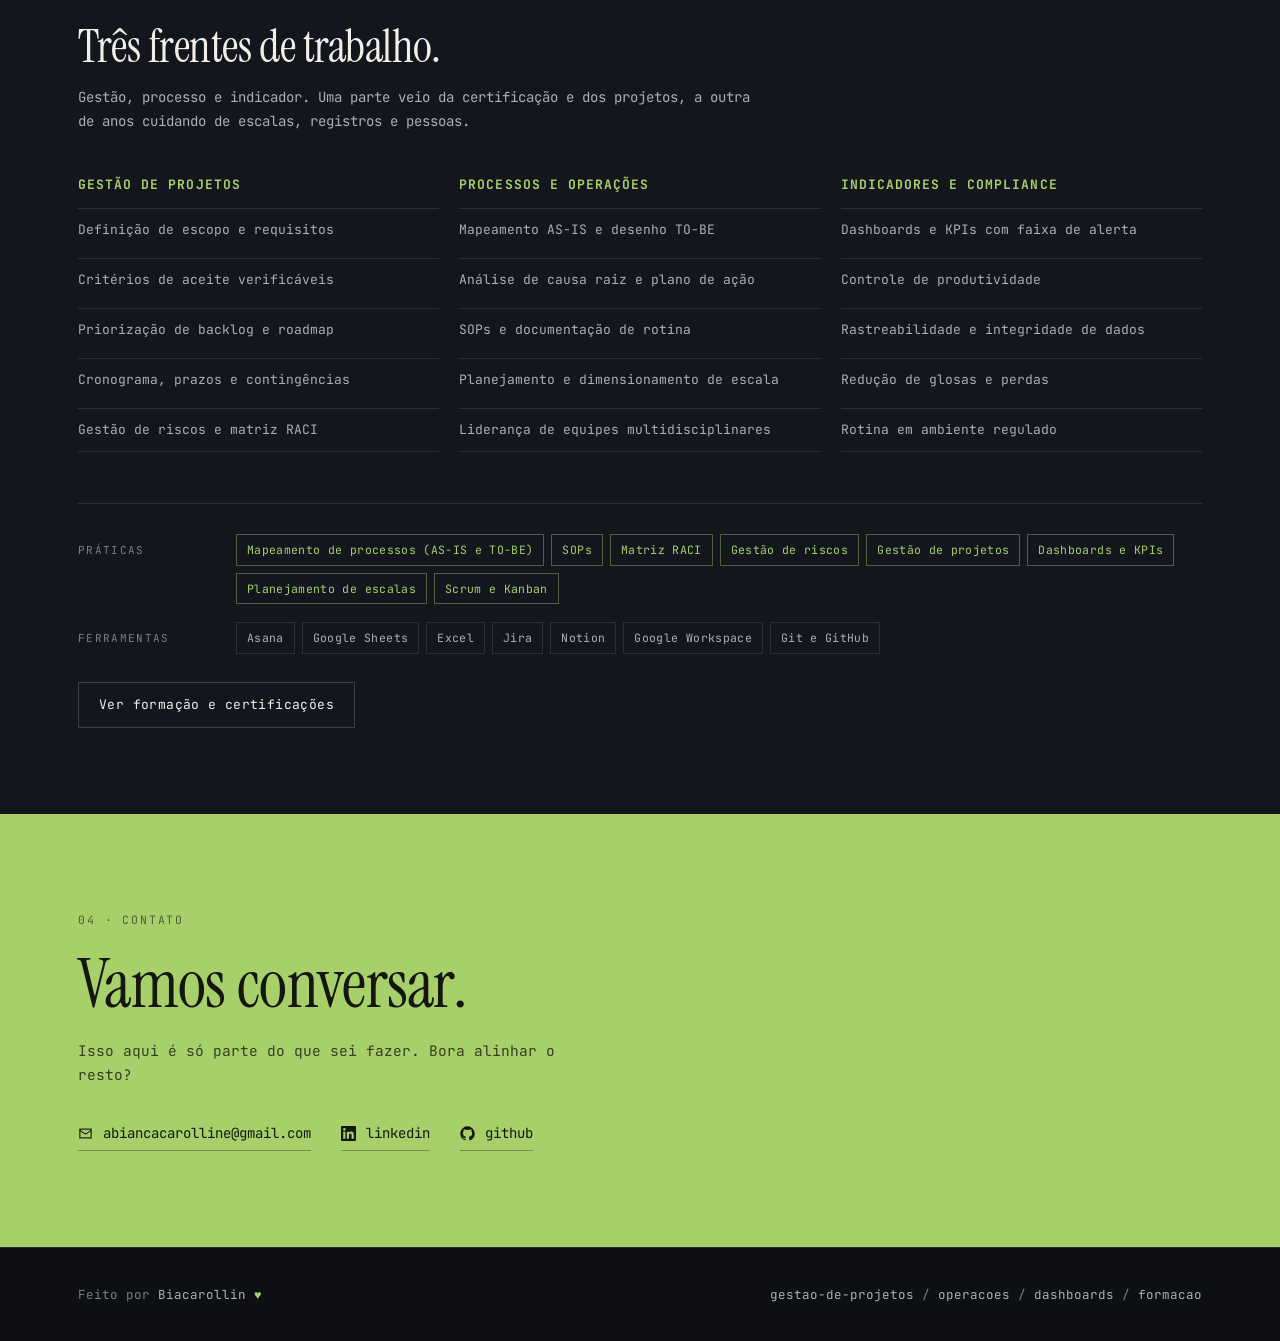
==== commit 0231bd43: "Unifica o Turno na pagina de gestao de projetos - a pasta /turno vira redirecionamento para a secao " ====
--- a/index.html
+++ b/index.html
@@ -117,13 +117,13 @@
     <div class="wrap">
       <div class="cards">
 
-        <a class="card" href="turno/">
-          <div class="card-in">
-            <span class="card-num" data-i18n="c1.num">01 · Produto</span>
+        <a class="card" href="gestao-de-projetos/#turno">
+          <div class="card-in">
+            <span class="card-num" data-i18n="c1.num">01 · Projeto pessoal</span>
             <h3 data-i18n="c1.h3">Turno</h3>
-            <p data-i18n="c1.p">SaaS B2B de passagem de turno criado a partir de um problema real da operação de saúde. Pesquisa, escopo, requisitos, critérios de aceite e roadmap.</p>
+            <p data-i18n="c1.p">SaaS B2B de passagem de turno criado a partir de um problema real da operação de saúde. Pesquisa, escopo, requisitos, critérios de aceite e roadmap. Encerrado em maio de 2026.</p>
             <div class="tags" data-i18n="c1.tags"><span class="tag green">Escopo</span><span class="tag green">Requisitos</span><span class="tag green">Roadmap</span></div>
-            <div class="card-foot" data-i18n="c1.foot"><span><b>19</b> telas web, <b>7</b> mobile</span><span class="card-open">Abrir</span></div>
+            <div class="card-foot" data-i18n="c1.foot"><span>Fevereiro a maio de 2026</span><span class="card-open">Abrir</span></div>
           </div>
         </a>
 
@@ -307,7 +307,7 @@
 <footer class="footer tone-d">
   <div class="wrap footer-in">
     <span><span data-i18n="ft.made">Feito por</span> <a href="https://github.com/biacarollin" target="_blank" rel="noopener">Biacarollin</a> <span class="heart">♥</span></span>
-    <span><a href="turno/">turno</a> / <a href="gestao-de-projetos/">gestao-de-projetos</a> / <a href="operacoes/">operacoes</a> / <a href="dashboards/">dashboards</a> / <a href="formacao/">formacao</a></span>
+    <span><a href="gestao-de-projetos/">gestao-de-projetos</a> / <a href="operacoes/">operacoes</a> / <a href="dashboards/">dashboards</a> / <a href="formacao/">formacao</a></span>
   </div>
 </footer>
 
@@ -325,11 +325,11 @@
     'hero.cap': 'Project management',
     'strip.a': 'Featured projects',
     'strip.b': 'From the problem to the scope, from the scope to delivery.',
-    'c1.num': '01 · Product',
+    'c1.num': '01 · Personal project',
     'c1.h3': 'Turno',
-    'c1.p': 'A B2B SaaS for shift handover built from a real healthcare operations problem. Research, scope, requirements, acceptance criteria and roadmap.',
+    'c1.p': 'A B2B SaaS for shift handover built from a real healthcare operations problem. Research, scope, requirements, acceptance criteria and roadmap. Closed in May 2026.',
     'c1.tags': '<span class="tag green">Scope</span><span class="tag green">Requirements</span><span class="tag green">Roadmap</span>',
-    'c1.foot': '<span><b>19</b> web screens, <b>7</b> mobile</span><span class="card-open">Open</span>',
+    'c1.foot': '<span>February to May 2026</span><span class="card-open">Open</span>',
     'c2.num': '02 · Management',
     'c2.h3': 'Project management',
     'c2.p': 'A prioritized backlog, a three-phase roadmap, acceptance criteria and the operations cases where schedule, indicator and deadline were already my responsibility.',
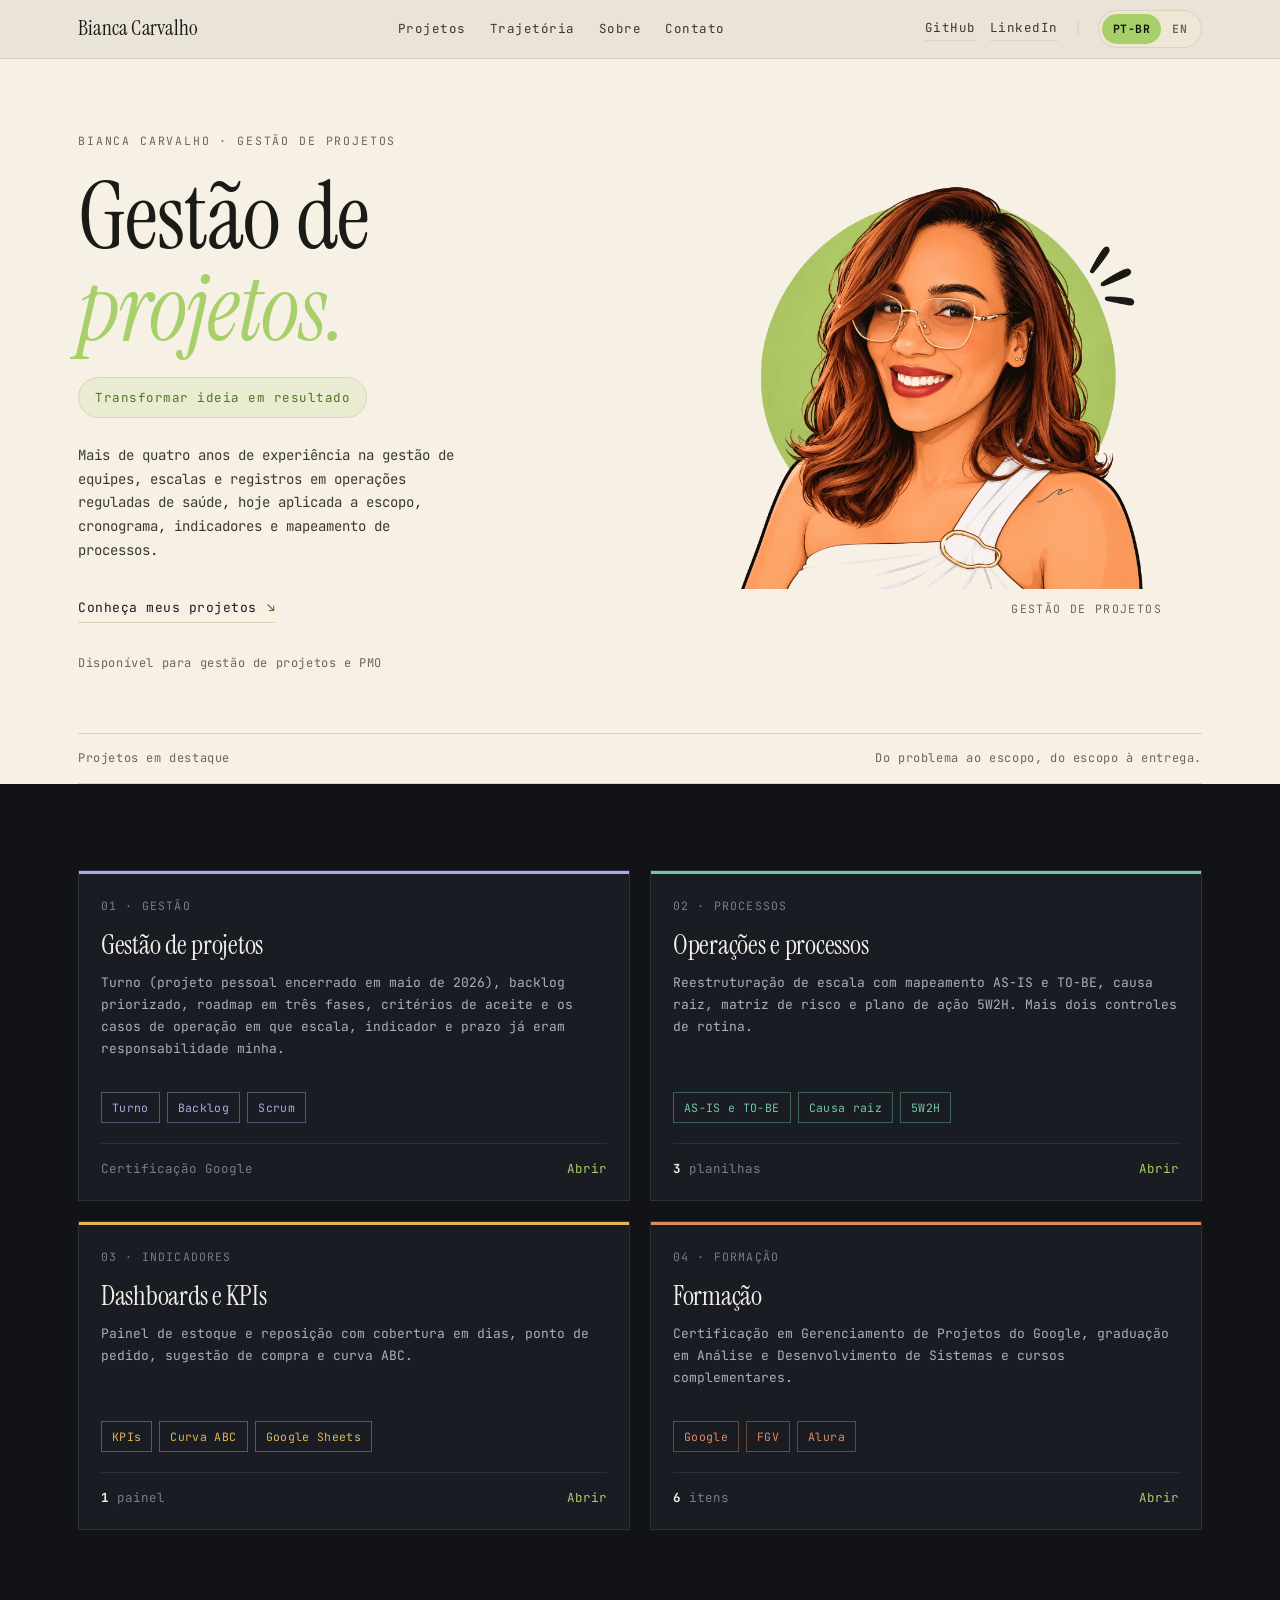
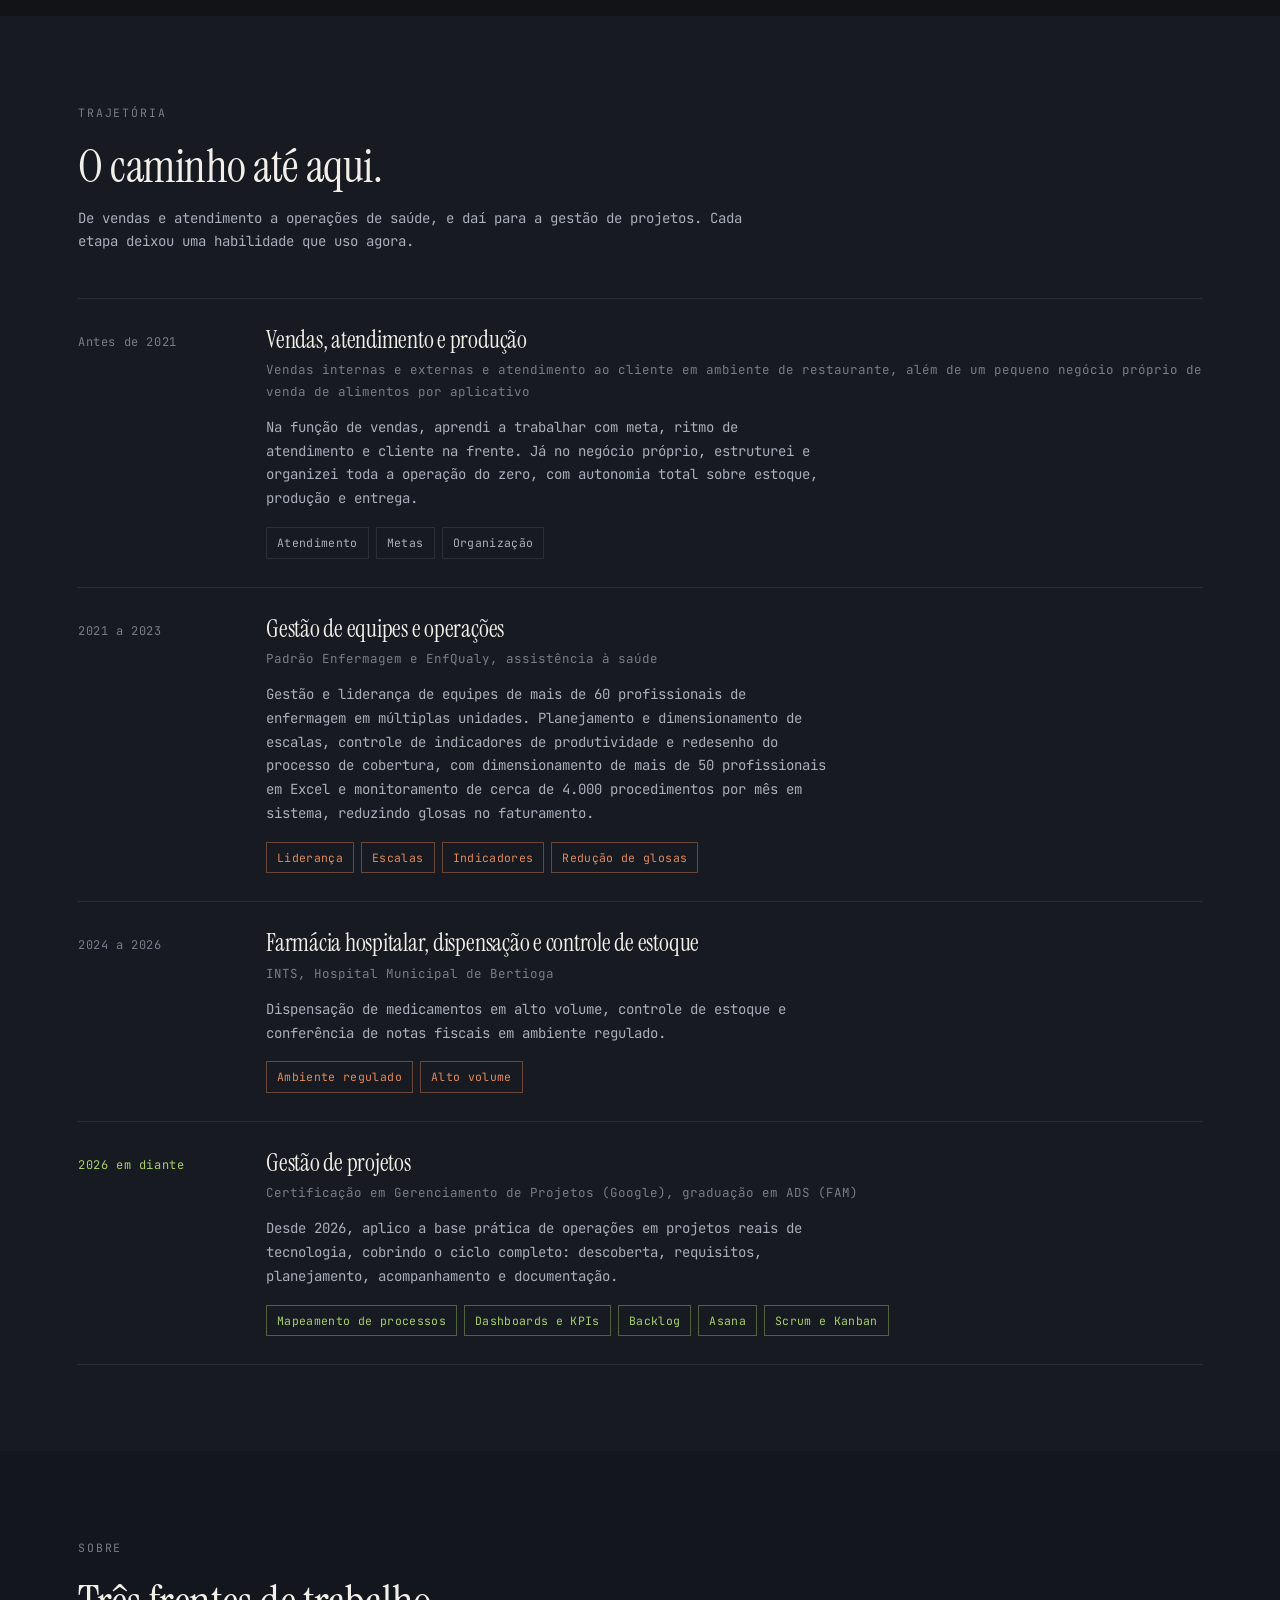
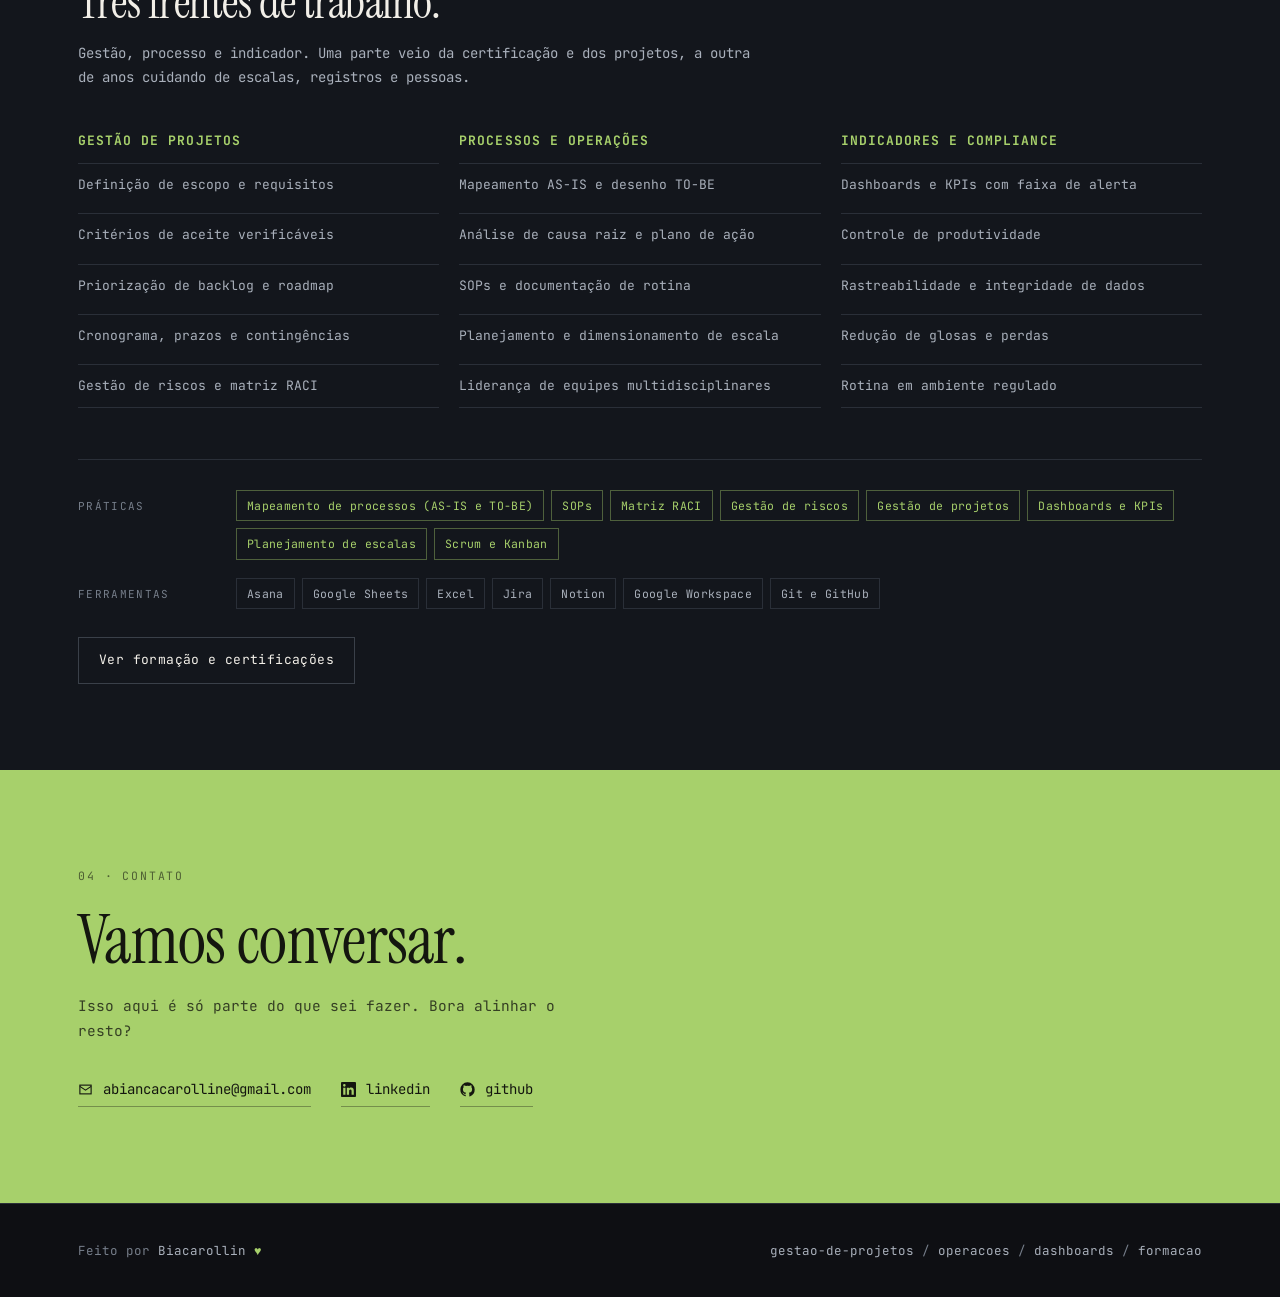
==== commit 23f29aba: "Home com quatro cards e casos numerados na pagina de gestao Co-Authored-By: Claude Opus 5 <noreply@a" ====
--- a/index.html
+++ b/index.html
@@ -10,6 +10,7 @@
 <link href="https://fonts.googleapis.com/css2?family=Instrument+Serif:ital@0;1&family=JetBrains+Mono:wght@400;500;700&display=swap" rel="stylesheet">
 <link rel="stylesheet" href="assets/css/style.css">
 <style>
+  .cards { grid-template-columns: repeat(2, 1fr); }
   .hero { padding-block: 72px 60px; display: grid; grid-template-columns: 1.08fr 0.92fr; gap: 56px; align-items: center; }
   .hero h1 { font-size: clamp(46px, 7.4vw, 92px); line-height: 1.0; }
   .hero h1 em { font-style: italic; color: var(--green); }
@@ -117,29 +118,19 @@
     <div class="wrap">
       <div class="cards">
 
-        <a class="card" href="gestao-de-projetos/#turno">
-          <div class="card-in">
-            <span class="card-num" data-i18n="c1.num">01 · Projeto pessoal</span>
-            <h3 data-i18n="c1.h3">Turno</h3>
-            <p data-i18n="c1.p">SaaS B2B de passagem de turno criado a partir de um problema real da operação de saúde. Pesquisa, escopo, requisitos, critérios de aceite e roadmap. Encerrado em maio de 2026.</p>
-            <div class="tags" data-i18n="c1.tags"><span class="tag green">Escopo</span><span class="tag green">Requisitos</span><span class="tag green">Roadmap</span></div>
-            <div class="card-foot" data-i18n="c1.foot"><span>Fevereiro a maio de 2026</span><span class="card-open">Abrir</span></div>
-          </div>
-        </a>
-
         <a class="card lilac" href="gestao-de-projetos/">
           <div class="card-in">
-            <span class="card-num" data-i18n="c2.num">02 · Gestão</span>
+            <span class="card-num" data-i18n="c2.num">01 · Gestão</span>
             <h3 data-i18n="c2.h3">Gestão de projetos</h3>
-            <p data-i18n="c2.p">Backlog priorizado, roadmap em três fases, critérios de aceite e os casos de operação em que escala, indicador e prazo já eram responsabilidade minha.</p>
-            <div class="tags" data-i18n="c2.tags"><span class="tag lilac">Backlog</span><span class="tag lilac">Asana</span><span class="tag lilac">Scrum</span></div>
+            <p data-i18n="c2.p">Turno (projeto pessoal encerrado em maio de 2026), backlog priorizado, roadmap em três fases, critérios de aceite e os casos de operação em que escala, indicador e prazo já eram responsabilidade minha.</p>
+            <div class="tags" data-i18n="c2.tags"><span class="tag lilac">Turno</span><span class="tag lilac">Backlog</span><span class="tag lilac">Scrum</span></div>
             <div class="card-foot" data-i18n="c2.foot"><span>Certificação Google</span><span class="card-open">Abrir</span></div>
           </div>
         </a>
 
         <a class="card teal" href="operacoes/">
           <div class="card-in">
-            <span class="card-num" data-i18n="c3.num">03 · Processos</span>
+            <span class="card-num" data-i18n="c3.num">02 · Processos</span>
             <h3 data-i18n="c3.h3">Operações e processos</h3>
             <p data-i18n="c3.p">Reestruturação de escala com mapeamento AS-IS e TO-BE, causa raiz, matriz de risco e plano de ação 5W2H. Mais dois controles de rotina.</p>
             <div class="tags" data-i18n="c3.tags"><span class="tag teal">AS-IS e TO-BE</span><span class="tag teal">Causa raiz</span><span class="tag teal">5W2H</span></div>
@@ -149,7 +140,7 @@
 
         <a class="card amber" href="dashboards/">
           <div class="card-in">
-            <span class="card-num" data-i18n="c4.num">04 · Indicadores</span>
+            <span class="card-num" data-i18n="c4.num">03 · Indicadores</span>
             <h3 data-i18n="c4.h3">Dashboards e KPIs</h3>
             <p data-i18n="c4.p">Painel de estoque e reposição com cobertura em dias, ponto de pedido, sugestão de compra e curva ABC.</p>
             <div class="tags" data-i18n="c4.tags"><span class="tag amber">KPIs</span><span class="tag amber">Curva ABC</span><span class="tag amber">Google Sheets</span></div>
@@ -159,7 +150,7 @@
 
         <a class="card warm" href="formacao/">
           <div class="card-in">
-            <span class="card-num" data-i18n="c5.num">05 · Formação</span>
+            <span class="card-num" data-i18n="c5.num">04 · Formação</span>
             <h3 data-i18n="c5.h3">Formação</h3>
             <p data-i18n="c5.p">Certificação em Gerenciamento de Projetos do Google, graduação em Análise e Desenvolvimento de Sistemas e cursos complementares.</p>
             <div class="tags" data-i18n="c5.tags"><span class="tag warm">Google</span><span class="tag warm">FGV</span><span class="tag warm">Alura</span></div>
@@ -325,27 +316,22 @@
     'hero.cap': 'Project management',
     'strip.a': 'Featured projects',
     'strip.b': 'From the problem to the scope, from the scope to delivery.',
-    'c1.num': '01 · Personal project',
-    'c1.h3': 'Turno',
-    'c1.p': 'A B2B SaaS for shift handover built from a real healthcare operations problem. Research, scope, requirements, acceptance criteria and roadmap. Closed in May 2026.',
-    'c1.tags': '<span class="tag green">Scope</span><span class="tag green">Requirements</span><span class="tag green">Roadmap</span>',
-    'c1.foot': '<span>February to May 2026</span><span class="card-open">Open</span>',
-    'c2.num': '02 · Management',
+    'c2.num': '01 · Management',
     'c2.h3': 'Project management',
-    'c2.p': 'A prioritized backlog, a three-phase roadmap, acceptance criteria and the operations cases where schedule, indicator and deadline were already my responsibility.',
-    'c2.tags': '<span class="tag lilac">Backlog</span><span class="tag lilac">Asana</span><span class="tag lilac">Scrum</span>',
+    'c2.p': 'Turno (a personal project closed in May 2026), a prioritized backlog, a three-phase roadmap, acceptance criteria and the operations cases where schedule, indicator and deadline were already my responsibility.',
+    'c2.tags': '<span class="tag lilac">Turno</span><span class="tag lilac">Backlog</span><span class="tag lilac">Scrum</span>',
     'c2.foot': '<span>Google certificate</span><span class="card-open">Open</span>',
-    'c3.num': '03 · Process',
+    'c3.num': '02 · Process',
     'c3.h3': 'Operations and process',
     'c3.p': 'Schedule restructuring with as-is and to-be mapping, root cause, risk matrix and a 5W2H action plan. Plus two day-to-day control files.',
     'c3.tags': '<span class="tag teal">As-is and to-be</span><span class="tag teal">Root cause</span><span class="tag teal">5W2H</span>',
     'c3.foot': '<span><b>3</b> files</span><span class="card-open">Open</span>',
-    'c4.num': '04 · Indicators',
+    'c4.num': '03 · Indicators',
     'c4.h3': 'Dashboards and KPIs',
     'c4.p': 'An inventory and replenishment dashboard with coverage in days, reorder point, suggested order and ABC analysis.',
     'c4.tags': '<span class="tag amber">KPIs</span><span class="tag amber">ABC analysis</span><span class="tag amber">Google Sheets</span>',
     'c4.foot': '<span><b>1</b> dashboard</span><span class="card-open">Open</span>',
-    'c5.num': '05 · Education',
+    'c5.num': '04 · Education',
     'c5.h3': 'Education',
     'c5.p': 'Google Project Management certificate, a degree in Systems Analysis and Development and complementary courses.',
     'c5.tags': '<span class="tag warm">Google</span><span class="tag warm">FGV</span><span class="tag warm">Alura</span>',
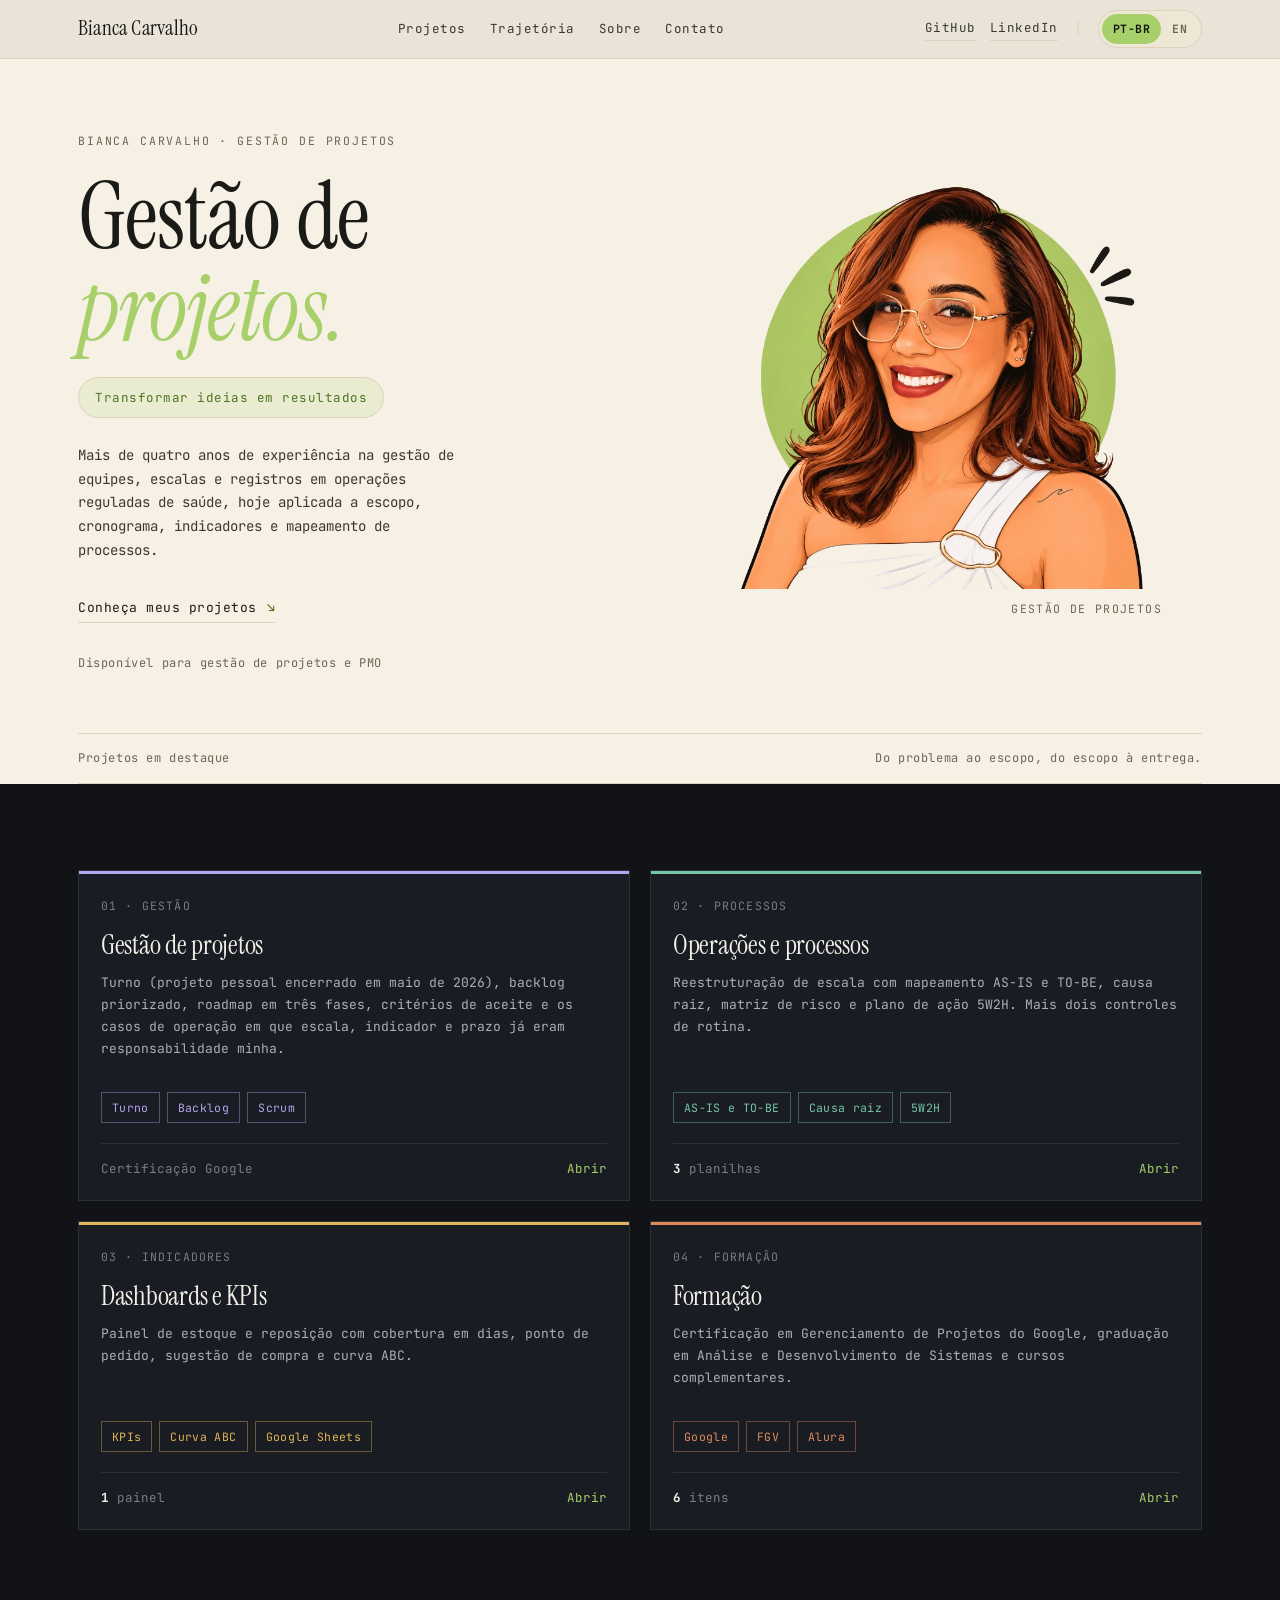
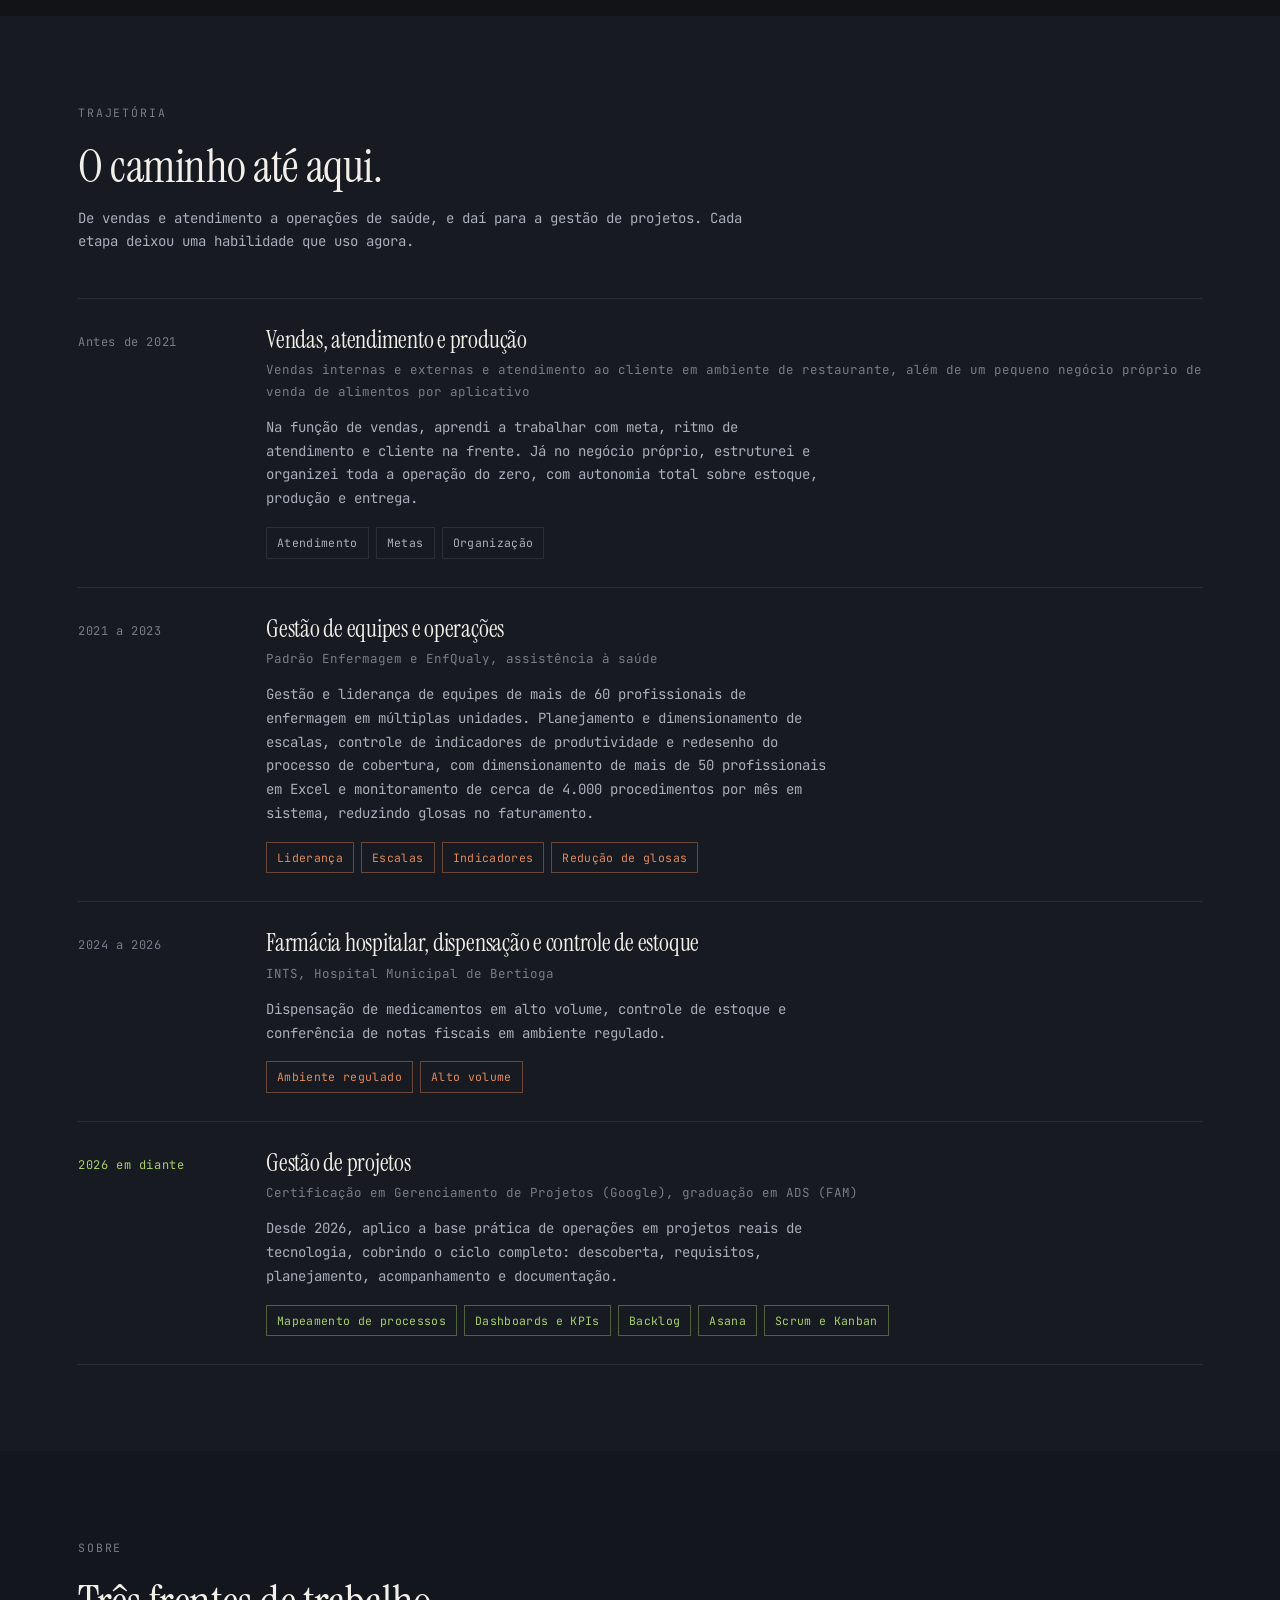
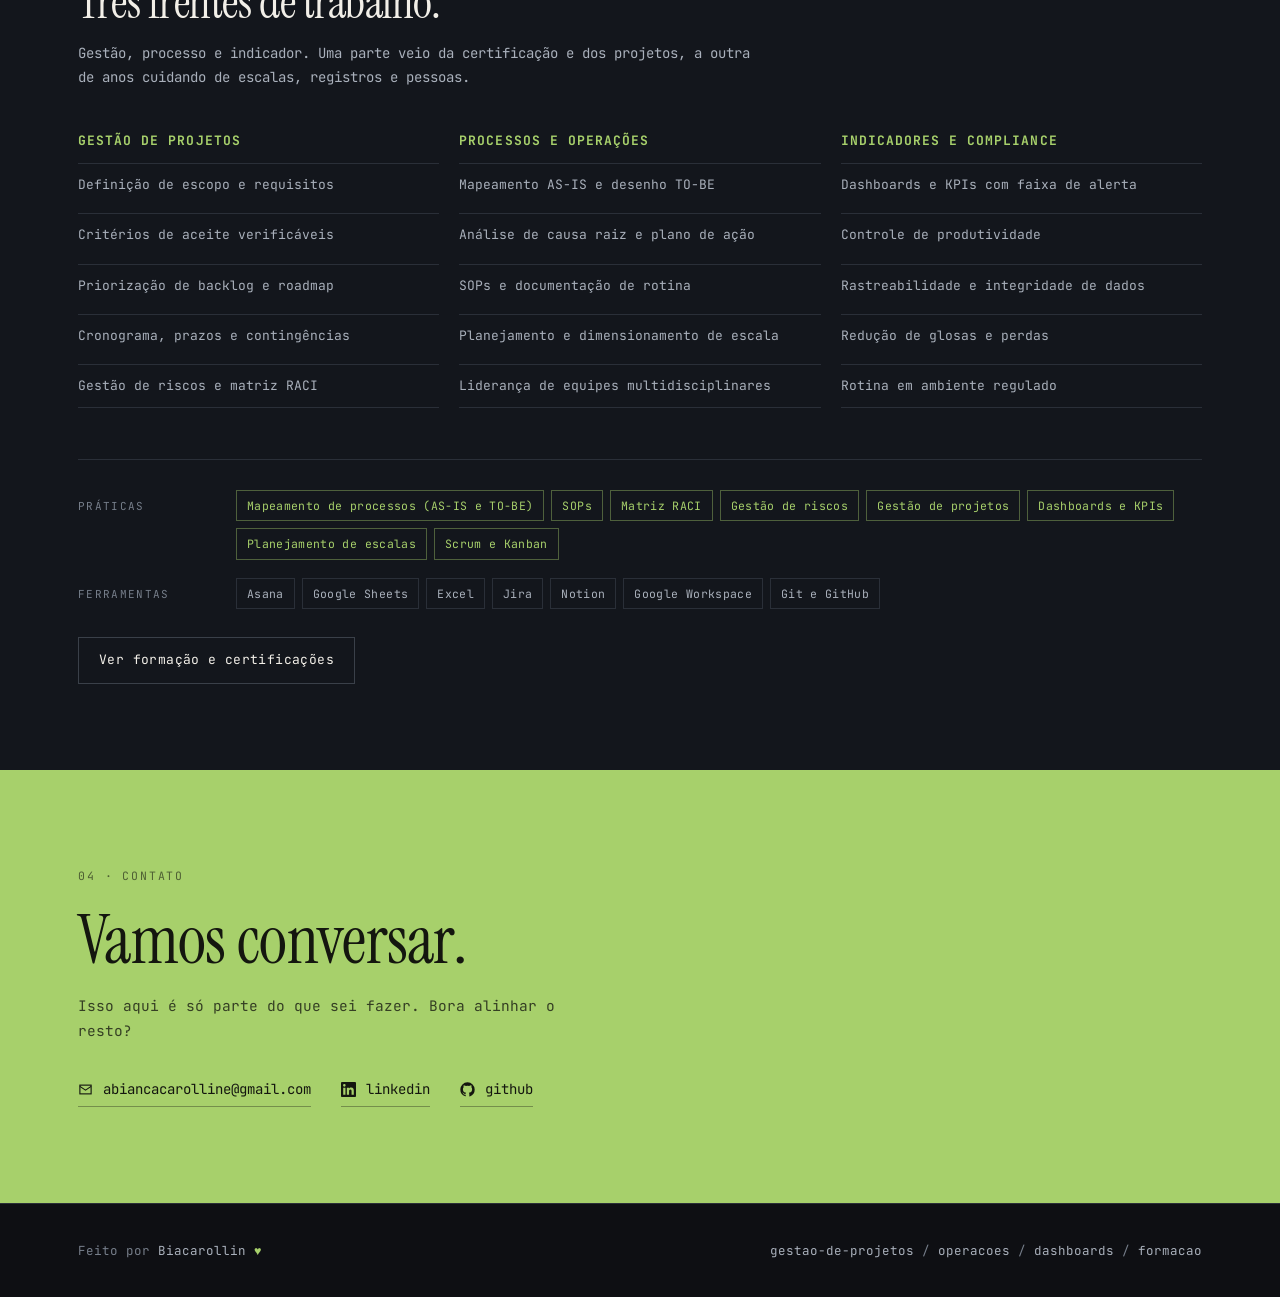
==== commit 4d7b1061: "Ajusta a frase de destaque para o plural Co-Authored-By: Claude Opus 5 <noreply@anthropic.com>" ====
--- a/index.html
+++ b/index.html
@@ -93,7 +93,7 @@
     <div>
       <span class="eyebrow" data-i18n="hero.eyebrow">Bianca Carvalho · Gestão de projetos</span>
       <h1 data-i18n="hero.h1">Gestão de<br><em>projetos.</em></h1>
-      <span class="tagline" data-i18n="hero.tagline">Transformar ideia em resultado</span>
+      <span class="tagline" data-i18n="hero.tagline">Transformar ideias em resultados</span>
       <p class="desc" data-i18n="hero.desc">Mais de quatro anos de experiência na gestão de equipes, escalas e registros em operações reguladas de saúde, hoje aplicada a escopo, cronograma, indicadores e mapeamento de processos.</p>
       <div class="hero-actions">
         <a class="link-u" href="#projetos" data-i18n="hero.cta">Conheça meus projetos <span class="ar">↘</span></a>
@@ -309,7 +309,7 @@
     'nav1': 'Projects', 'nav2': 'Path', 'nav3': 'About', 'nav4': 'Contact',
     'hero.eyebrow': 'Bianca Carvalho · Project management',
     'hero.h1': 'Project<br><em>management.</em>',
-    'hero.tagline': 'Turning an idea into a result',
+    'hero.tagline': 'Turning ideas into results',
     'hero.desc': 'More than four years of experience managing teams, schedules and records in regulated healthcare operations, now applied to scope, timeline, indicators and process mapping.',
     'hero.cta': 'See my projects <span class="ar">↘</span>',
     'hero.meta': 'Open to project management and PMO roles',
